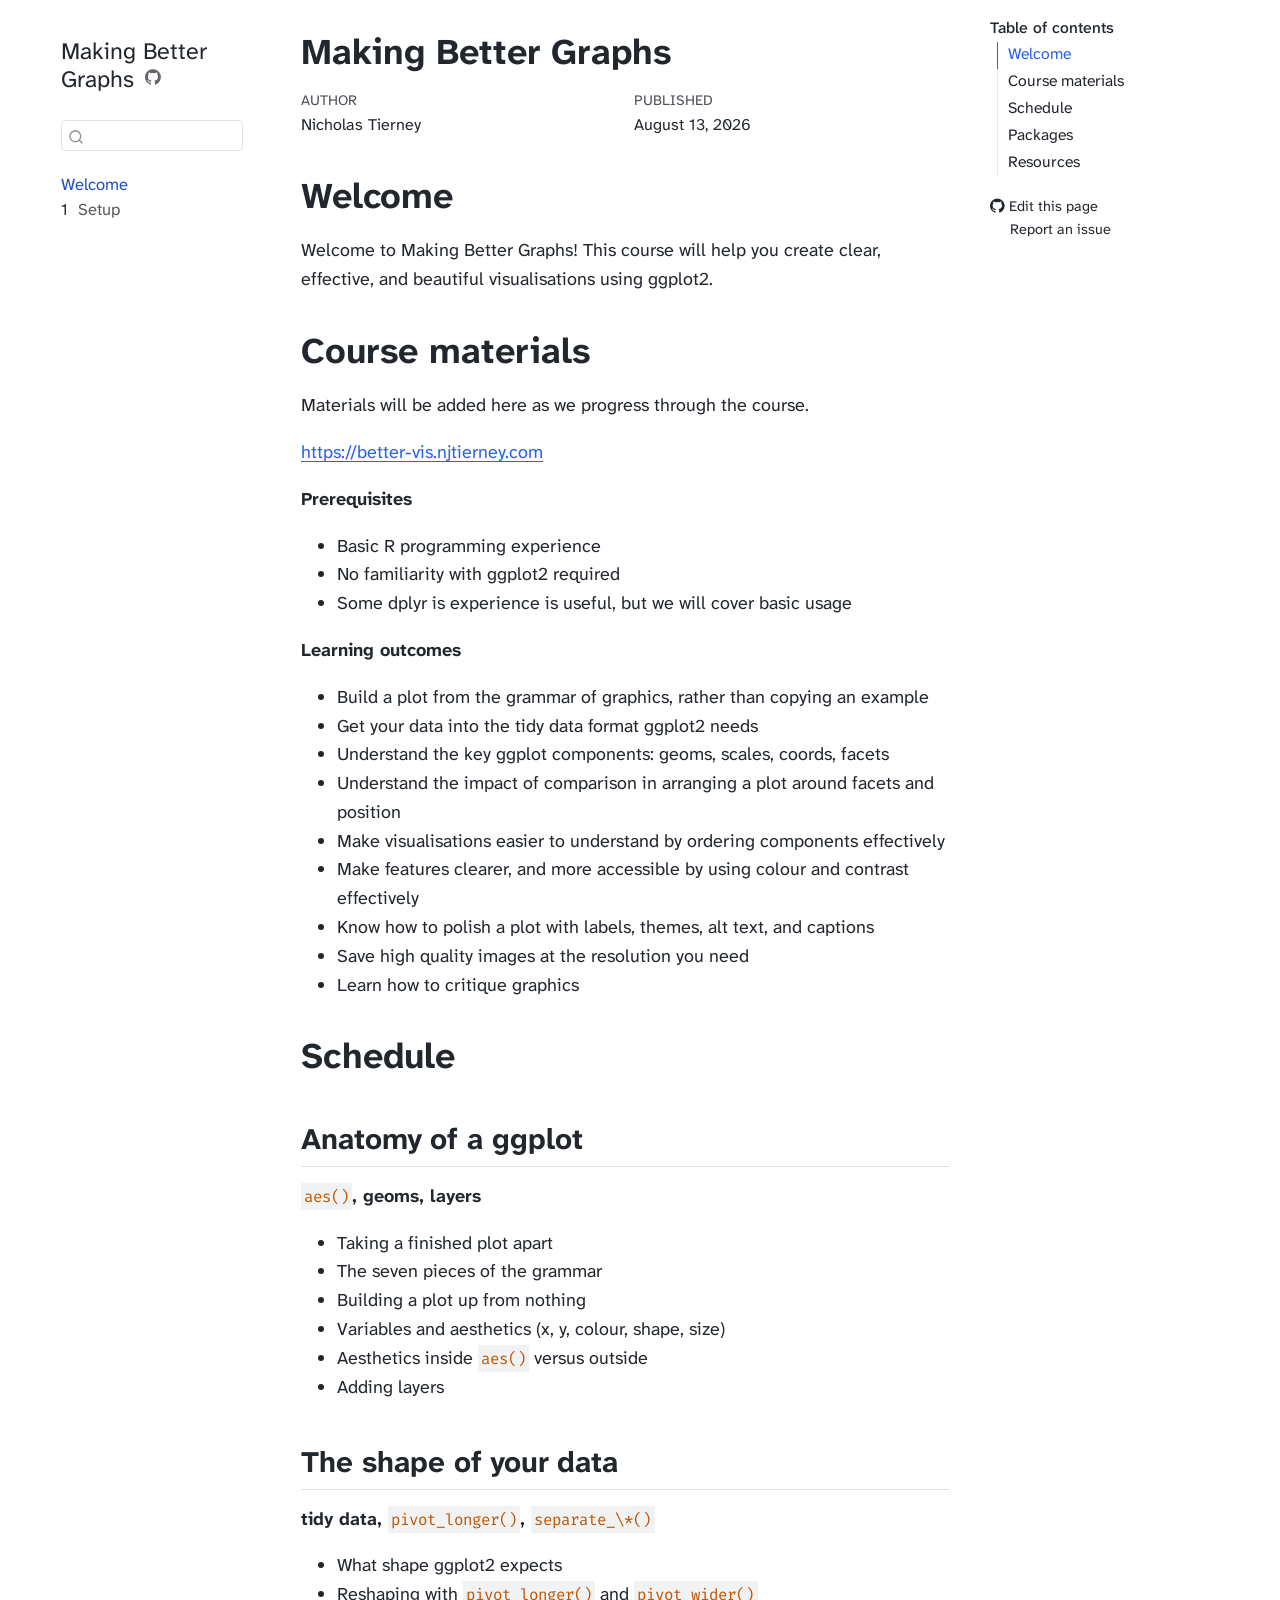
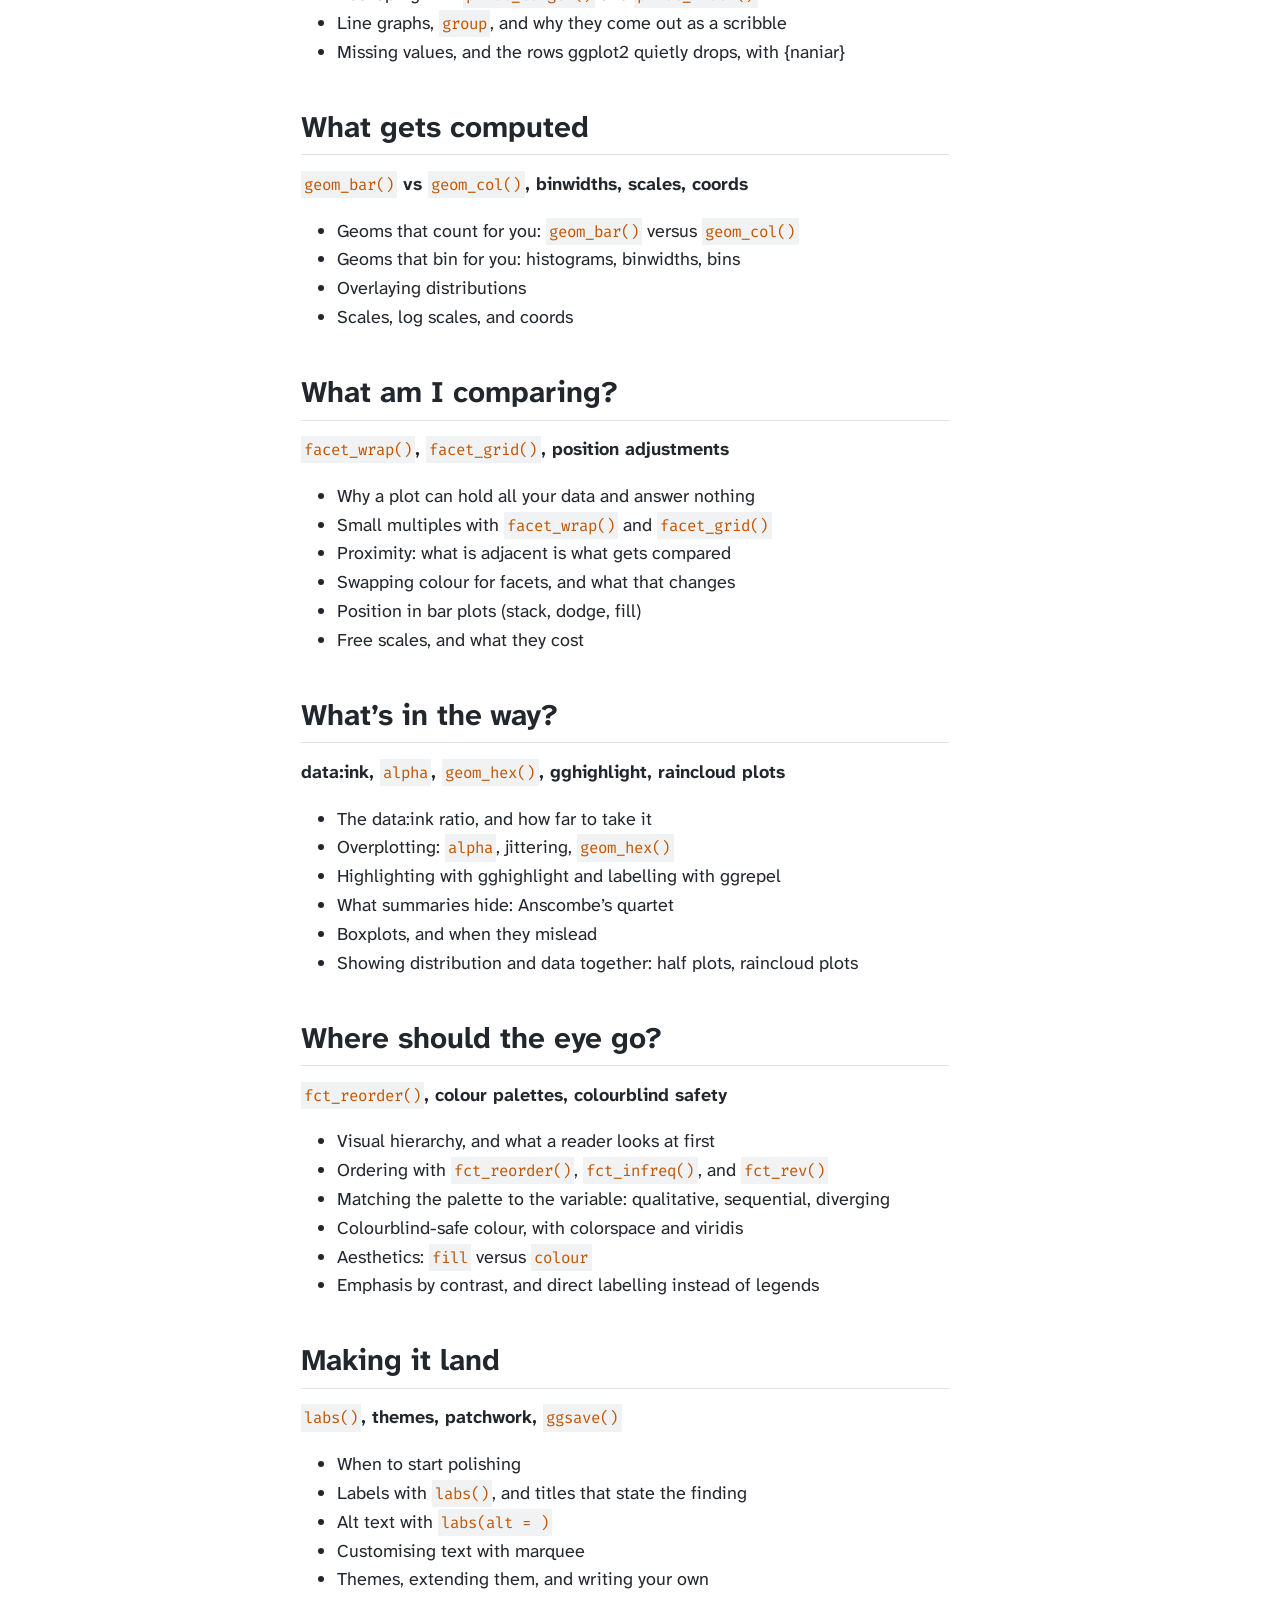
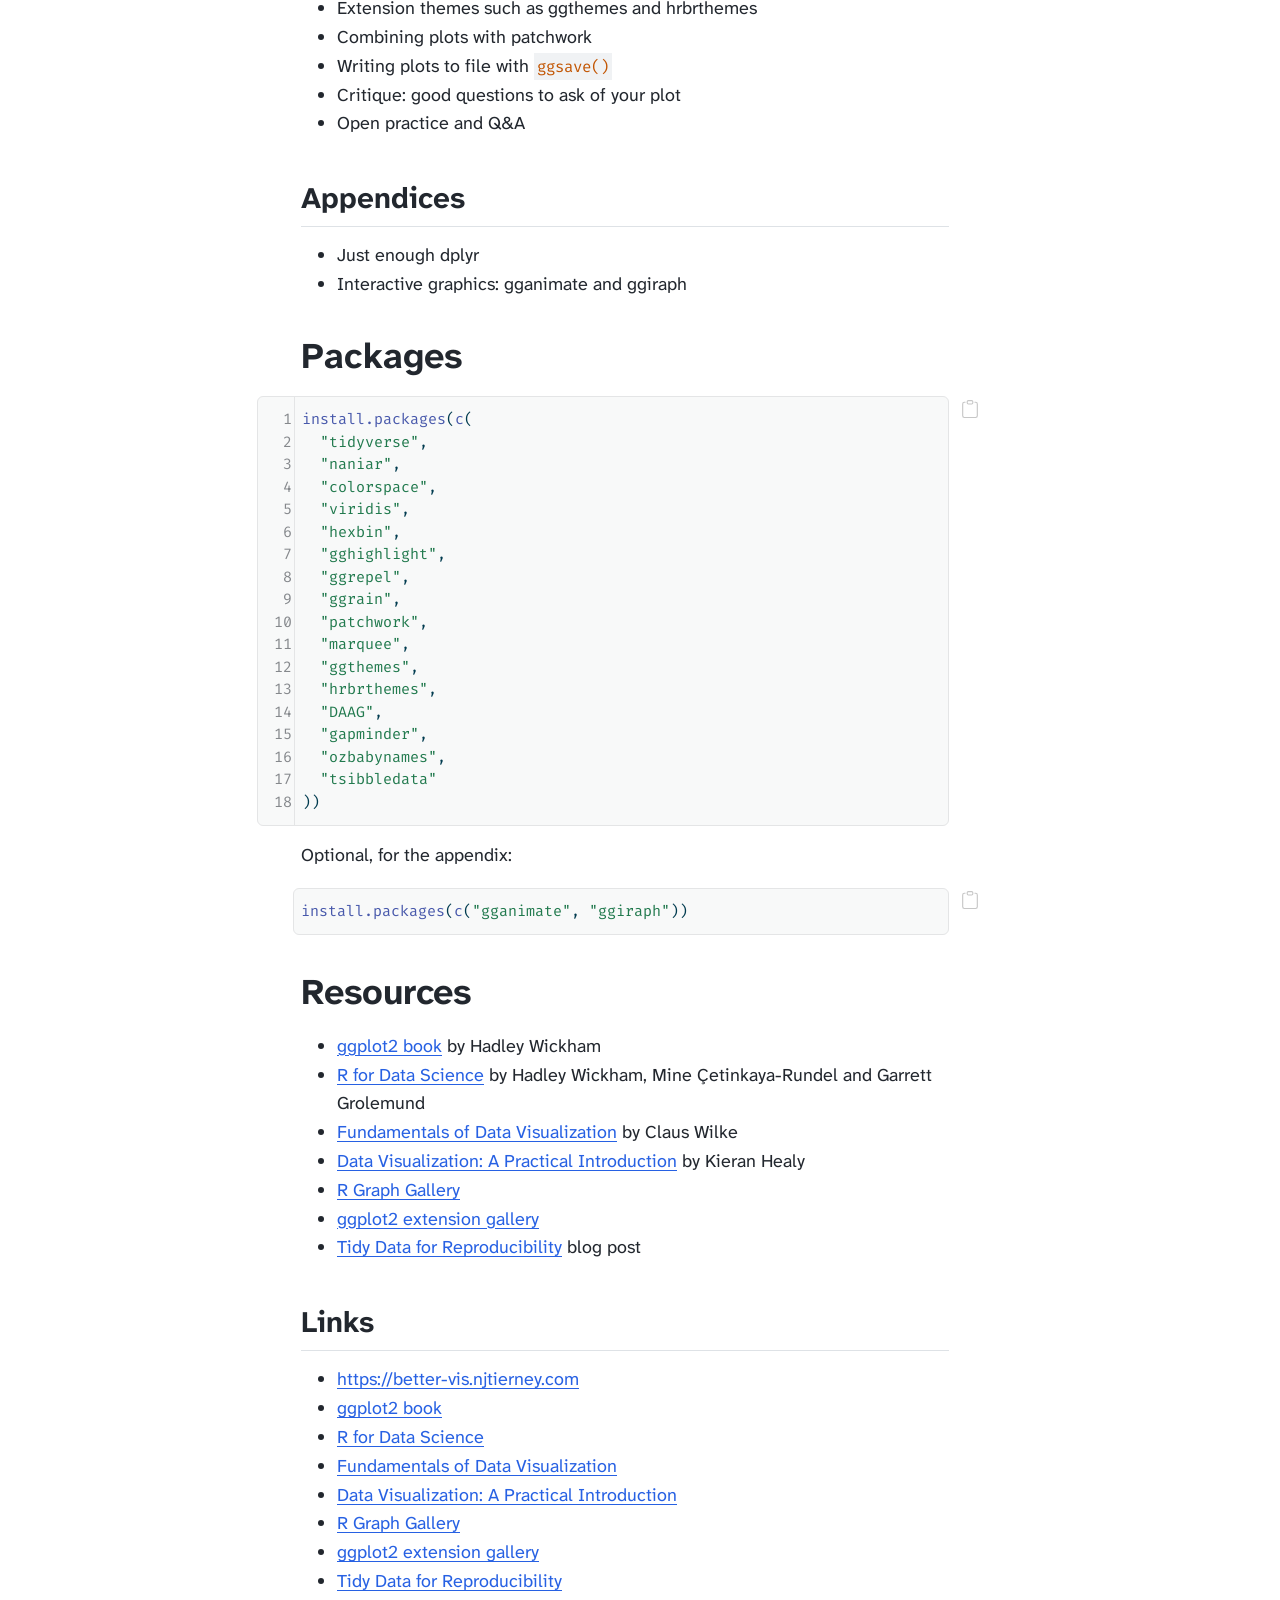
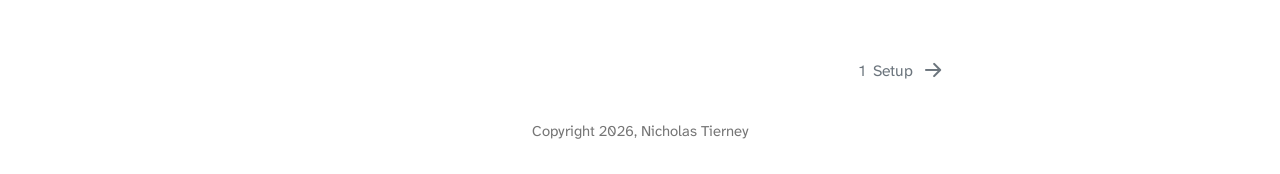
==== index.html @ 76ae2b15 "Built site for gh-pages" ====
<!DOCTYPE html>
<html xmlns="http://www.w3.org/1999/xhtml" lang="en" xml:lang="en"><head>

<meta charset="utf-8">
<meta name="generator" content="quarto-1.10.18">

<meta name="viewport" content="width=device-width, initial-scale=1.0, user-scalable=yes">

<meta name="author" content="Nicholas Tierney">
<meta name="dcterms.date" content="2026-08-13">

<title>Making Better Graphs</title>
<style>
/* Default styles provided by pandoc.
** See https://pandoc.org/MANUAL.html#variables-for-html for config info.
*/
span.smallcaps{font-variant: small-caps;}
div.columns{display: flex; gap: 1.5em;}
div.column{flex: auto;}
@media screen {
div.columns{gap: min(4vw, 1.5em);}
div.column{overflow-x: auto;}
}
div.hanging-indent{margin-left: 1.5em; text-indent: -1.5em;}
ul.task-list{list-style: none;}
ul.task-list li input[type="checkbox"] {
  width: 0.8em;
  margin: 0 0.8em 0.2em -1em; /* quarto-specific, see https://github.com/quarto-dev/quarto-cli/issues/4556 */ 
  vertical-align: middle;
}
/* CSS for syntax highlighting */
html { -webkit-text-size-adjust: 100%; }
pre > code.sourceCode { white-space: pre; position: relative; }
pre > code.sourceCode > span { display: inline-block; line-height: 1.25; }
pre > code.sourceCode > span:empty { height: 1.2em; }
.sourceCode { overflow: visible; }
code.sourceCode > span { color: inherit; text-decoration: inherit; }
div.sourceCode { margin: 1em 0; }
pre.sourceCode { margin: 0; }
@media screen {
div.sourceCode { overflow: auto; }
}
@media print {
pre > code.sourceCode { white-space: pre-wrap; }
pre > code.sourceCode > span { text-indent: -5em; padding-left: 5em; }
}
pre.numberSource code
  { counter-reset: source-line 0; }
pre.numberSource code > span
  { position: relative; left: -4em; counter-increment: source-line; }
pre.numberSource code > span > a:first-child::before
  { content: counter(source-line);
    position: relative; left: -1em; text-align: right; vertical-align: baseline;
    border: none; display: inline-block;
    -webkit-touch-callout: none; -webkit-user-select: none;
    -khtml-user-select: none; -moz-user-select: none;
    -ms-user-select: none; user-select: none;
    padding: 0 4px; width: 4em;
  }
pre.numberSource { margin-left: 3em;  padding-left: 4px; }
div.sourceCode
  {   }
@media screen {
pre > code.sourceCode > span > a:first-child::before { text-decoration: underline; }
}
</style>


<script src="site_libs/quarto-nav/quarto-nav.js"></script>
<script src="site_libs/quarto-nav/headroom.min.js"></script>
<script src="site_libs/clipboard/clipboard.min.js"></script>
<script src="site_libs/quarto-search/autocomplete.umd.js"></script>
<script src="site_libs/quarto-search/fuse.min.js"></script>
<script src="site_libs/quarto-search/quarto-search.js"></script>
<meta name="quarto:offset" content="./">
<link href="./setup.html" rel="next">
<script src="site_libs/quarto-html/quarto.js" type="module"></script>
<script src="site_libs/quarto-html/tabsets/tabsets.js" type="module"></script>
<script src="site_libs/quarto-html/popper.min.js"></script>
<script src="site_libs/quarto-html/tippy.umd.min.js"></script>
<script src="site_libs/quarto-html/anchor.min.js"></script>
<link href="site_libs/quarto-html/tippy.css" rel="stylesheet">
<link href="site_libs/quarto-html/quarto-syntax-highlighting-b45b7b0fa9169e986df15f1ef60a279c.css" rel="stylesheet" id="quarto-text-highlighting-styles">
<script src="site_libs/bootstrap/bootstrap.min.js"></script>
<link href="site_libs/bootstrap/bootstrap-icons.css" rel="stylesheet">
<link href="site_libs/bootstrap/bootstrap-e0b6b96b77ec8933f411bc2e1c5b7ba7.min.css" rel="stylesheet" append-hash="true" id="quarto-bootstrap" data-mode="light">
<script id="quarto-search-options" type="application/json">{
  "location": "sidebar",
  "copy-button": false,
  "collapse-after": 3,
  "panel-placement": "start",
  "type": "textbox",
  "limit": 50,
  "keyboard-shortcut": [
    "f",
    "/",
    "s"
  ],
  "show-item-context": false,
  "language": {
    "search-no-results-text": "No results",
    "search-matching-documents-text": "matching documents",
    "search-copy-link-title": "Copy link to search",
    "search-hide-matches-text": "Hide additional matches",
    "search-more-match-text": "more match in this document",
    "search-more-matches-text": "more matches in this document",
    "search-clear-button-title": "Clear",
    "search-text-placeholder": "",
    "search-detached-cancel-button-title": "Cancel",
    "search-submit-button-title": "Submit",
    "search-label": "Search"
  }
}</script>


</head>

<body class="nav-sidebar floating quarto-light">

<div id="quarto-search-results"></div>
  <header id="quarto-header" class="headroom fixed-top">
  <nav class="quarto-secondary-nav">
    <div class="container-fluid d-flex">
      <button type="button" class="quarto-btn-toggle btn" data-bs-toggle="collapse" role="button" data-bs-target=".quarto-sidebar-collapse-item" aria-controls="quarto-sidebar" aria-expanded="false" aria-label="Toggle sidebar navigation" onclick="if (window.quartoToggleHeadroom) { window.quartoToggleHeadroom(); }">
        <i class="bi bi-layout-text-sidebar-reverse"></i>
      </button>
        <nav class="quarto-page-breadcrumbs" aria-label="breadcrumb"><ol class="breadcrumb"><li class="breadcrumb-item"><a href="./index.html">Welcome</a></li></ol></nav>
        <a class="flex-grow-1" role="navigation" data-bs-toggle="collapse" data-bs-target=".quarto-sidebar-collapse-item" aria-controls="quarto-sidebar" aria-expanded="false" aria-label="Toggle sidebar navigation" onclick="if (window.quartoToggleHeadroom) { window.quartoToggleHeadroom(); }">      
        </a>
      <button type="button" class="btn quarto-search-button" aria-label="Search" onclick="window.quartoOpenSearch();">
        <i class="bi bi-search"></i>
      </button>
    </div>
  </nav>
</header>
<!-- content -->
<div id="quarto-content" class="quarto-container page-columns page-rows-contents page-layout-article">
<!-- sidebar -->
  <nav id="quarto-sidebar" class="sidebar collapse collapse-horizontal quarto-sidebar-collapse-item sidebar-navigation floating overflow-auto">
    <div class="pt-lg-2 mt-2 text-left sidebar-header">
    <div class="sidebar-title mb-0 py-0">
      <a href="./">Making Better Graphs</a> 
        <div class="sidebar-tools-main">
    <a href="https://github.com/njtierney/bettervis" title="Source Code" class="quarto-navigation-tool px-1" aria-label="Source Code"><i class="bi bi-github"></i></a>
</div>
    </div>
      </div>
        <div class="mt-2 flex-shrink-0 align-items-center">
        <div class="sidebar-search">
        <div id="quarto-search" class="" title="Search"></div>
        </div>
        </div>
    <div class="sidebar-menu-container"> 
    <ul class="list-unstyled mt-1">
        <li class="sidebar-item">
  <div class="sidebar-item-container"> 
  <a href="./index.html" class="sidebar-item-text sidebar-link active">
 <span class="menu-text">Welcome</span></a>
  </div>
</li>
        <li class="sidebar-item">
  <div class="sidebar-item-container"> 
  <a href="./setup.html" class="sidebar-item-text sidebar-link">
 <span class="menu-text"><span class="chapter-number">1</span>&nbsp; <span class="chapter-title">Setup</span></span></a>
  </div>
</li>
    </ul>
    </div>
</nav>
<div id="quarto-sidebar-glass" class="quarto-sidebar-collapse-item" data-bs-toggle="collapse" data-bs-target=".quarto-sidebar-collapse-item"></div>
<!-- margin-sidebar -->
    <div id="quarto-margin-sidebar" class="sidebar margin-sidebar">
        <nav id="TOC" role="doc-toc" class="toc-active">
    <h2 id="toc-title">Table of contents</h2>
   
  <ul>
  <li><a href="#welcome" id="toc-welcome" class="nav-link active" data-scroll-target="#welcome">Welcome</a></li>
  <li><a href="#course-materials" id="toc-course-materials" class="nav-link" data-scroll-target="#course-materials">Course materials</a></li>
  <li><a href="#schedule" id="toc-schedule" class="nav-link" data-scroll-target="#schedule">Schedule</a>
  <ul class="collapse">
  <li><a href="#anatomy-of-a-ggplot" id="toc-anatomy-of-a-ggplot" class="nav-link" data-scroll-target="#anatomy-of-a-ggplot">Anatomy of a ggplot</a></li>
  <li><a href="#the-shape-of-your-data" id="toc-the-shape-of-your-data" class="nav-link" data-scroll-target="#the-shape-of-your-data">The shape of your data</a></li>
  <li><a href="#what-gets-computed" id="toc-what-gets-computed" class="nav-link" data-scroll-target="#what-gets-computed">What gets computed</a></li>
  <li><a href="#what-am-i-comparing" id="toc-what-am-i-comparing" class="nav-link" data-scroll-target="#what-am-i-comparing">What am I comparing?</a></li>
  <li><a href="#whats-in-the-way" id="toc-whats-in-the-way" class="nav-link" data-scroll-target="#whats-in-the-way">What’s in the way?</a></li>
  <li><a href="#where-should-the-eye-go" id="toc-where-should-the-eye-go" class="nav-link" data-scroll-target="#where-should-the-eye-go">Where should the eye go?</a></li>
  <li><a href="#making-it-land" id="toc-making-it-land" class="nav-link" data-scroll-target="#making-it-land">Making it land</a></li>
  <li><a href="#appendices" id="toc-appendices" class="nav-link" data-scroll-target="#appendices">Appendices</a></li>
  </ul></li>
  <li><a href="#packages" id="toc-packages" class="nav-link" data-scroll-target="#packages">Packages</a></li>
  <li><a href="#resources" id="toc-resources" class="nav-link" data-scroll-target="#resources">Resources</a>
  <ul class="collapse">
  <li>Links</li>
  </ul></li>
  </ul>
<div class="toc-actions"><ul><li><a href="https://github.com/njtierney/bettervis/edit/main/index.qmd" class="toc-action"><i class="bi bi-github"></i>Edit this page</a></li><li><a href="https://github.com/njtierney/bettervis/issues/new" class="toc-action"><i class="bi empty"></i>Report an issue</a></li></ul></div></nav>
    </div>
<!-- main -->
<main class="content" id="quarto-document-content">

<header id="title-block-header" class="quarto-title-block default">
<div class="quarto-title">
<h1 class="title">Making Better Graphs</h1>
</div>



<div class="quarto-title-meta">

    <div>
    <div class="quarto-title-meta-heading">Author</div>
    <div class="quarto-title-meta-contents">
             <p>Nicholas Tierney </p>
          </div>
  </div>
    
    <div>
    <div class="quarto-title-meta-heading">Published</div>
    <div class="quarto-title-meta-contents">
      <p class="date">August 13, 2026</p>
    </div>
  </div>
  
    
  </div>
  


</header>


<section id="welcome" class="level1 unnumbered">
<h1 class="unnumbered">Welcome</h1>
<p>Welcome to Making Better Graphs! This course will help you create clear, effective, and beautiful visualisations using ggplot2.</p>
</section>
<section id="course-materials" class="level1 unnumbered">
<h1 class="unnumbered">Course materials</h1>
<p>Materials will be added here as we progress through the course.</p>
<p><a href="https://better-vis.njtierney.com" class="uri">https://better-vis.njtierney.com</a></p>
<p><strong>Prerequisites</strong></p>
<ul>
<li>Basic R programming experience</li>
<li>No familiarity with ggplot2 required</li>
<li>Some dplyr is experience is useful, but we will cover basic usage</li>
</ul>
<p><strong>Learning outcomes</strong></p>
<ul>
<li>Build a plot from the grammar of graphics, rather than copying an example</li>
<li>Get your data into the tidy data format ggplot2 needs</li>
<li>Understand the key ggplot components: geoms, scales, coords, facets</li>
<li>Understand the impact of comparison in arranging a plot around facets and position</li>
<li>Make visualisations easier to understand by ordering components effectively</li>
<li>Make features clearer, and more accessible by using colour and contrast effectively</li>
<li>Know how to polish a plot with labels, themes, alt text, and captions</li>
<li>Save high quality images at the resolution you need</li>
<li>Learn how to critique graphics</li>
</ul>
</section>
<section id="schedule" class="level1">
<h1>Schedule</h1>
<section id="anatomy-of-a-ggplot" class="level2">
<h2 class="anchored" data-anchor-id="anatomy-of-a-ggplot">Anatomy of a ggplot</h2>
<p><strong><code>aes()</code>, geoms, layers</strong></p>
<ul>
<li>Taking a finished plot apart</li>
<li>The seven pieces of the grammar</li>
<li>Building a plot up from nothing</li>
<li>Variables and aesthetics (x, y, colour, shape, size)</li>
<li>Aesthetics inside <code>aes()</code> versus outside</li>
<li>Adding layers</li>
</ul>
</section>
<section id="the-shape-of-your-data" class="level2">
<h2 class="anchored" data-anchor-id="the-shape-of-your-data">The shape of your data</h2>
<p><strong>tidy data, <code>pivot_longer()</code>, <code>separate_\*()</code></strong></p>
<ul>
<li>What shape ggplot2 expects</li>
<li>Reshaping with <code>pivot_longer()</code> and <code>pivot_wider()</code></li>
<li>Line graphs, <code>group</code>, and why they come out as a scribble</li>
<li>Missing values, and the rows ggplot2 quietly drops, with {naniar}</li>
</ul>
</section>
<section id="what-gets-computed" class="level2">
<h2 class="anchored" data-anchor-id="what-gets-computed">What gets computed</h2>
<p><strong><code>geom_bar()</code> vs <code>geom_col()</code>, binwidths, scales, coords</strong></p>
<ul>
<li>Geoms that count for you: <code>geom_bar()</code> versus <code>geom_col()</code></li>
<li>Geoms that bin for you: histograms, binwidths, bins</li>
<li>Overlaying distributions</li>
<li>Scales, log scales, and coords</li>
</ul>
</section>
<section id="what-am-i-comparing" class="level2">
<h2 class="anchored" data-anchor-id="what-am-i-comparing">What am I comparing?</h2>
<p><strong><code>facet_wrap()</code>, <code>facet_grid()</code>, position adjustments</strong></p>
<ul>
<li>Why a plot can hold all your data and answer nothing</li>
<li>Small multiples with <code>facet_wrap()</code> and <code>facet_grid()</code></li>
<li>Proximity: what is adjacent is what gets compared</li>
<li>Swapping colour for facets, and what that changes</li>
<li>Position in bar plots (stack, dodge, fill)</li>
<li>Free scales, and what they cost</li>
</ul>
</section>
<section id="whats-in-the-way" class="level2">
<h2 class="anchored" data-anchor-id="whats-in-the-way">What’s in the way?</h2>
<p><strong>data:ink, <code>alpha</code>, <code>geom_hex()</code>, gghighlight, raincloud plots</strong></p>
<ul>
<li>The data:ink ratio, and how far to take it</li>
<li>Overplotting: <code>alpha</code>, jittering, <code>geom_hex()</code></li>
<li>Highlighting with gghighlight and labelling with ggrepel</li>
<li>What summaries hide: Anscombe’s quartet</li>
<li>Boxplots, and when they mislead</li>
<li>Showing distribution and data together: half plots, raincloud plots</li>
</ul>
</section>
<section id="where-should-the-eye-go" class="level2">
<h2 class="anchored" data-anchor-id="where-should-the-eye-go">Where should the eye go?</h2>
<p><strong><code>fct_reorder()</code>, colour palettes, colourblind safety</strong></p>
<ul>
<li>Visual hierarchy, and what a reader looks at first</li>
<li>Ordering with <code>fct_reorder()</code>, <code>fct_infreq()</code>, and <code>fct_rev()</code></li>
<li>Matching the palette to the variable: qualitative, sequential, diverging</li>
<li>Colourblind-safe colour, with colorspace and viridis</li>
<li>Aesthetics: <code>fill</code> versus <code>colour</code></li>
<li>Emphasis by contrast, and direct labelling instead of legends</li>
</ul>
</section>
<section id="making-it-land" class="level2">
<h2 class="anchored" data-anchor-id="making-it-land">Making it land</h2>
<p><strong><code>labs()</code>, themes, patchwork, <code>ggsave()</code></strong></p>
<ul>
<li>When to start polishing</li>
<li>Labels with <code>labs()</code>, and titles that state the finding</li>
<li>Alt text with <code>labs(alt = )</code></li>
<li>Customising text with marquee</li>
<li>Themes, extending them, and writing your own</li>
<li>Extension themes such as ggthemes and hrbrthemes</li>
<li>Combining plots with patchwork</li>
<li>Writing plots to file with <code>ggsave()</code></li>
<li>Critique: good questions to ask of your plot</li>
<li>Open practice and Q&amp;A</li>
</ul>
</section>
<section id="appendices" class="level2">
<h2 class="anchored" data-anchor-id="appendices">Appendices</h2>
<ul>
<li>Just enough dplyr</li>
<li>Interactive graphics: gganimate and ggiraph</li>
</ul>
</section>
</section>
<section id="packages" class="level1">
<h1>Packages</h1>
<div class="code-copy-outer-scaffold"><div class="sourceCode" id="cb1"><pre class="sourceCode numberSource r number-lines code-with-copy"><code class="sourceCode r"><span id="cb1-1"><a href="#cb1-1" aria-label="1"></a><span class="fu">install.packages</span>(<span class="fu">c</span>(</span>
<span id="cb1-2"><a href="#cb1-2" aria-label="2"></a>  <span class="st">"tidyverse"</span>,</span>
<span id="cb1-3"><a href="#cb1-3" aria-label="3"></a>  <span class="st">"naniar"</span>,</span>
<span id="cb1-4"><a href="#cb1-4" aria-label="4"></a>  <span class="st">"colorspace"</span>,</span>
<span id="cb1-5"><a href="#cb1-5" aria-label="5"></a>  <span class="st">"viridis"</span>,</span>
<span id="cb1-6"><a href="#cb1-6" aria-label="6"></a>  <span class="st">"hexbin"</span>,</span>
<span id="cb1-7"><a href="#cb1-7" aria-label="7"></a>  <span class="st">"gghighlight"</span>,</span>
<span id="cb1-8"><a href="#cb1-8" aria-label="8"></a>  <span class="st">"ggrepel"</span>,</span>
<span id="cb1-9"><a href="#cb1-9" aria-label="9"></a>  <span class="st">"ggrain"</span>,</span>
<span id="cb1-10"><a href="#cb1-10" aria-label="10"></a>  <span class="st">"patchwork"</span>,</span>
<span id="cb1-11"><a href="#cb1-11" aria-label="11"></a>  <span class="st">"marquee"</span>,</span>
<span id="cb1-12"><a href="#cb1-12" aria-label="12"></a>  <span class="st">"ggthemes"</span>,</span>
<span id="cb1-13"><a href="#cb1-13" aria-label="13"></a>  <span class="st">"hrbrthemes"</span>,</span>
<span id="cb1-14"><a href="#cb1-14" aria-label="14"></a>  <span class="st">"DAAG"</span>,</span>
<span id="cb1-15"><a href="#cb1-15" aria-label="15"></a>  <span class="st">"gapminder"</span>,</span>
<span id="cb1-16"><a href="#cb1-16" aria-label="16"></a>  <span class="st">"ozbabynames"</span>,</span>
<span id="cb1-17"><a href="#cb1-17" aria-label="17"></a>  <span class="st">"tsibbledata"</span></span>
<span id="cb1-18"><a href="#cb1-18" aria-label="18"></a>))</span></code></pre></div><button title="Copy to Clipboard" class="code-copy-button"><i class="bi"></i></button></div>
<p>Optional, for the appendix:</p>
<div class="code-copy-outer-scaffold"><div class="sourceCode" id="cb2"><pre class="sourceCode numberSource r number-lines code-with-copy"><code class="sourceCode r"><span id="cb2-1"><a href="#cb2-1" aria-label="1"></a><span class="fu">install.packages</span>(<span class="fu">c</span>(<span class="st">"gganimate"</span>, <span class="st">"ggiraph"</span>))</span></code></pre></div><button title="Copy to Clipboard" class="code-copy-button"><i class="bi"></i></button></div>
</section>
<section id="resources" class="level1">
<h1>Resources</h1>
<ul>
<li><a href="https://ggplot2-book.org/">ggplot2 book</a> by Hadley Wickham</li>
<li><a href="https://r4ds.hadley.nz/">R for Data Science</a> by Hadley Wickham, Mine Çetinkaya-Rundel and Garrett Grolemund</li>
<li><a href="https://clauswilke.com/dataviz/">Fundamentals of Data Visualization</a> by Claus Wilke</li>
<li><a href="https://socviz.co/">Data Visualization: A Practical Introduction</a> by Kieran Healy</li>
<li><a href="https://r-graph-gallery.com/">R Graph Gallery</a></li>
<li><a href="https://exts.ggplot2.tidyverse.org/gallery/">ggplot2 extension gallery</a></li>
<li><a href="https://openscapes.org/blog/2020-10-12-tidy-data/">Tidy Data for Reproducibility</a> blog post</li>
</ul>


<section class="level2 unnumbered">
<h2 class="unnumbered anchored" data-anchor-id="">Links</h2>
<ul>
<li><a href="https://better-vis.njtierney.com" class="uri">https://better-vis.njtierney.com</a></li>
<li><a href="https://ggplot2-book.org/">ggplot2 book</a></li>
<li><a href="https://r4ds.hadley.nz/">R for Data Science</a></li>
<li><a href="https://clauswilke.com/dataviz/">Fundamentals of Data Visualization</a></li>
<li><a href="https://socviz.co/">Data Visualization: A Practical Introduction</a></li>
<li><a href="https://r-graph-gallery.com/">R Graph Gallery</a></li>
<li><a href="https://exts.ggplot2.tidyverse.org/gallery/">ggplot2 extension gallery</a></li>
<li><a href="https://openscapes.org/blog/2020-10-12-tidy-data/">Tidy Data for Reproducibility</a></li>
</ul>
</section>
</section>

</main> <!-- /main -->
<script id="quarto-html-after-body" type="application/javascript">
  window.document.addEventListener("DOMContentLoaded", function (event) {
    const icon = "";
    const anchorJS = new window.AnchorJS();
    anchorJS.options = {
      placement: 'right',
      icon: icon
    };
    anchorJS.add('.anchored');
    const isCodeAnnotation = (el) => {
      for (const clz of el.classList) {
        if (clz.startsWith('code-annotation-')) {                     
          return true;
        }
      }
      return false;
    }
    const onCopySuccess = function(e) {
      // button target
      const button = e.trigger;
      // don't keep focus
      button.blur();
      // flash "checked"
      button.classList.add('code-copy-button-checked');
      var currentTitle = button.getAttribute("title");
      button.setAttribute("title", "Copied!");
      let tooltip;
      if (window.bootstrap) {
        button.setAttribute("data-bs-toggle", "tooltip");
        button.setAttribute("data-bs-placement", "left");
        button.setAttribute("data-bs-title", "Copied!");
        tooltip = new bootstrap.Tooltip(button, 
          { trigger: "manual", 
            customClass: "code-copy-button-tooltip",
            offset: [0, -8]});
        tooltip.show();    
      }
      setTimeout(function() {
        if (tooltip) {
          tooltip.hide();
          button.removeAttribute("data-bs-title");
          button.removeAttribute("data-bs-toggle");
          button.removeAttribute("data-bs-placement");
        }
        button.setAttribute("title", currentTitle);
        button.classList.remove('code-copy-button-checked');
      }, 1000);
      // clear code selection
      e.clearSelection();
    }
    const getTextToCopy = function(trigger) {
      const outerScaffold = trigger.parentElement.cloneNode(true);
      const codeEl = outerScaffold.querySelector('code');
      for (const childEl of codeEl.children) {
        if (isCodeAnnotation(childEl)) {
          childEl.remove();
        }
      }
      return codeEl.innerText;
    }
    const clipboard = new window.ClipboardJS('.code-copy-button:not([data-in-quarto-modal])', {
      text: getTextToCopy
    });
    clipboard.on('success', onCopySuccess);
    if (window.document.getElementById('quarto-embedded-source-code-modal')) {
      const clipboardModal = new window.ClipboardJS('.code-copy-button[data-in-quarto-modal]', {
        text: getTextToCopy,
        container: window.document.getElementById('quarto-embedded-source-code-modal')
      });
      clipboardModal.on('success', onCopySuccess);
    }
      var localhostRegex = new RegExp(/^(?:http|https):\/\/localhost\:?[0-9]*\//);
      var mailtoRegex = new RegExp(/^mailto:/);
        var filterRegex = new RegExp("https:\/\/better-vis\.njtierney\.com");
      var isInternal = (href) => {
          return filterRegex.test(href) || localhostRegex.test(href) || mailtoRegex.test(href);
      }
      // Inspect non-navigation links and adorn them if external
     var links = window.document.querySelectorAll('a[href]:not(.nav-link):not(.navbar-brand):not(.toc-action):not(.sidebar-link):not(.sidebar-item-toggle):not(.pagination-link):not(.no-external):not([aria-hidden]):not(.dropdown-item):not(.quarto-navigation-tool):not(.about-link)');
      for (var i=0; i<links.length; i++) {
        const link = links[i];
        if (!isInternal(link.href)) {
          // undo the damage that might have been done by quarto-nav.js in the case of
          // links that we want to consider external
          if (link.dataset.originalHref !== undefined) {
            link.href = link.dataset.originalHref;
          }
        }
      }
    function tippyHover(el, contentFn, onTriggerFn, onUntriggerFn) {
      const config = {
        allowHTML: true,
        maxWidth: 500,
        delay: 100,
        arrow: false,
        appendTo: function(el) {
            return el.parentElement;
        },
        interactive: true,
        interactiveBorder: 10,
        theme: 'quarto',
        placement: 'bottom-start',
      };
      if (contentFn) {
        config.content = contentFn;
      }
      if (onTriggerFn) {
        config.onTrigger = onTriggerFn;
      }
      if (onUntriggerFn) {
        config.onUntrigger = onUntriggerFn;
      }
      window.tippy(el, config); 
    }
    const noterefs = window.document.querySelectorAll('a[role="doc-noteref"]');
    for (var i=0; i<noterefs.length; i++) {
      const ref = noterefs[i];
      tippyHover(ref, function() {
        // use id or data attribute instead here
        let href = ref.getAttribute('data-footnote-href') || ref.getAttribute('href');
        try { href = new URL(href).hash; } catch {}
        const id = href.replace(/^#\/?/, "");
        const note = window.document.getElementById(id);
        if (note) {
          return note.innerHTML;
        } else {
          return "";
        }
      });
    }
    const xrefs = window.document.querySelectorAll('a.quarto-xref');
    const processXRef = (id, note) => {
      // Strip column container classes
      const stripColumnClz = (el) => {
        el.classList.remove("page-full", "page-columns");
        if (el.children) {
          for (const child of el.children) {
            stripColumnClz(child);
          }
        }
      }
      stripColumnClz(note)
      if (id === null || id.startsWith('sec-')) {
        // Special case sections, only their first couple elements
        const container = document.createElement("div");
        if (note.children && note.children.length > 2) {
          container.appendChild(note.children[0].cloneNode(true));
          for (let i = 1; i < note.children.length; i++) {
            const child = note.children[i];
            if (child.tagName === "P" && child.innerText === "") {
              continue;
            } else {
              container.appendChild(child.cloneNode(true));
              break;
            }
          }
          if (window.Quarto?.typesetMath) {
            window.Quarto.typesetMath(container);
          }
          return container.innerHTML
        } else {
          if (window.Quarto?.typesetMath) {
            window.Quarto.typesetMath(note);
          }
          return note.innerHTML;
        }
      } else {
        // Remove any anchor links if they are present
        const anchorLink = note.querySelector('a.anchorjs-link');
        if (anchorLink) {
          anchorLink.remove();
        }
        if (window.Quarto?.typesetMath) {
          window.Quarto.typesetMath(note);
        }
        if (note.classList.contains("callout")) {
          return note.outerHTML;
        } else {
          return note.innerHTML;
        }
      }
    }
    for (var i=0; i<xrefs.length; i++) {
      const xref = xrefs[i];
      tippyHover(xref, undefined, function(instance) {
        instance.disable();
        let url = xref.getAttribute('href');
        let hash = undefined; 
        if (url.startsWith('#')) {
          hash = url;
        } else {
          try { hash = new URL(url).hash; } catch {}
        }
        if (hash) {
          const id = hash.replace(/^#\/?/, "");
          const note = window.document.getElementById(id);
          if (note !== null) {
            try {
              const html = processXRef(id, note.cloneNode(true));
              instance.setContent(html);
            } finally {
              instance.enable();
              instance.show();
            }
          } else {
            // See if we can fetch this
            fetch(url.split('#')[0])
            .then(res => res.text())
            .then(html => {
              const parser = new DOMParser();
              const htmlDoc = parser.parseFromString(html, "text/html");
              const note = htmlDoc.getElementById(id);
              if (note !== null) {
                const html = processXRef(id, note);
                instance.setContent(html);
              } 
            }).finally(() => {
              instance.enable();
              instance.show();
            });
          }
        } else {
          // See if we can fetch a full url (with no hash to target)
          // This is a special case and we should probably do some content thinning / targeting
          fetch(url)
          .then(res => res.text())
          .then(html => {
            const parser = new DOMParser();
            const htmlDoc = parser.parseFromString(html, "text/html");
            const note = htmlDoc.querySelector('main.content');
            if (note !== null) {
              // This should only happen for chapter cross references
              // (since there is no id in the URL)
              // remove the first header
              if (note.children.length > 0 && note.children[0].tagName === "HEADER") {
                note.children[0].remove();
              }
              const html = processXRef(null, note);
              instance.setContent(html);
            } 
          }).finally(() => {
            instance.enable();
            instance.show();
          });
        }
      }, function(instance) {
      });
    }
        let selectedAnnoteEl;
        const selectorForAnnotation = ( cell, annotation) => {
          let cellAttr = 'data-code-cell="' + cell + '"';
          let lineAttr = 'data-code-annotation="' +  annotation + '"';
          const selector = 'span[' + cellAttr + '][' + lineAttr + ']';
          return selector;
        }
        const selectCodeLines = (annoteEl) => {
          const doc = window.document;
          const targetCell = annoteEl.getAttribute("data-target-cell");
          const targetAnnotation = annoteEl.getAttribute("data-target-annotation");
          const annoteSpan = window.document.querySelector(selectorForAnnotation(targetCell, targetAnnotation));
          const lines = annoteSpan.getAttribute("data-code-lines").split(",");
          const lineIds = lines.map((line) => {
            return targetCell + "-" + line;
          })
          let top = null;
          let height = null;
          let parent = null;
          if (lineIds.length > 0) {
              //compute the position of the single el (top and bottom and make a div)
              const el = window.document.getElementById(lineIds[0]);
              top = el.offsetTop;
              height = el.offsetHeight;
              parent = el.parentElement.parentElement;
            if (lineIds.length > 1) {
              const lastEl = window.document.getElementById(lineIds[lineIds.length - 1]);
              const bottom = lastEl.offsetTop + lastEl.offsetHeight;
              height = bottom - top;
            }
            if (top !== null && height !== null && parent !== null) {
              // cook up a div (if necessary) and position it 
              let div = window.document.getElementById("code-annotation-line-highlight");
              if (div === null) {
                div = window.document.createElement("div");
                div.setAttribute("id", "code-annotation-line-highlight");
                div.style.position = 'absolute';
                parent.appendChild(div);
              }
              div.style.top = top - 2 + "px";
              div.style.height = height + 4 + "px";
              div.style.left = 0;
              let gutterDiv = window.document.getElementById("code-annotation-line-highlight-gutter");
              if (gutterDiv === null) {
                gutterDiv = window.document.createElement("div");
                gutterDiv.setAttribute("id", "code-annotation-line-highlight-gutter");
                gutterDiv.style.position = 'absolute';
                const codeCell = window.document.getElementById(targetCell);
                const gutter = codeCell.querySelector('.code-annotation-gutter');
                gutter.appendChild(gutterDiv);
              }
              gutterDiv.style.top = top - 2 + "px";
              gutterDiv.style.height = height + 4 + "px";
            }
            selectedAnnoteEl = annoteEl;
          }
        };
        const unselectCodeLines = () => {
          const elementsIds = ["code-annotation-line-highlight", "code-annotation-line-highlight-gutter"];
          elementsIds.forEach((elId) => {
            const div = window.document.getElementById(elId);
            if (div) {
              div.remove();
            }
          });
          selectedAnnoteEl = undefined;
        };
          // Handle positioning of the toggle
      window.addEventListener(
        "resize",
        throttle(() => {
          elRect = undefined;
          if (selectedAnnoteEl) {
            selectCodeLines(selectedAnnoteEl);
          }
        }, 10)
      );
      function throttle(fn, ms) {
      let throttle = false;
      let timer;
        return (...args) => {
          if(!throttle) { // first call gets through
              fn.apply(this, args);
              throttle = true;
          } else { // all the others get throttled
              if(timer) clearTimeout(timer); // cancel #2
              timer = setTimeout(() => {
                fn.apply(this, args);
                timer = throttle = false;
              }, ms);
          }
        };
      }
        // Attach click handler to the DT
        const annoteDls = window.document.querySelectorAll('dt[data-target-cell]');
        for (const annoteDlNode of annoteDls) {
          annoteDlNode.addEventListener('click', (event) => {
            const clickedEl = event.target;
            if (clickedEl !== selectedAnnoteEl) {
              unselectCodeLines();
              const activeEl = window.document.querySelector('dt[data-target-cell].code-annotation-active');
              if (activeEl) {
                activeEl.classList.remove('code-annotation-active');
              }
              selectCodeLines(clickedEl);
              clickedEl.classList.add('code-annotation-active');
            } else {
              // Unselect the line
              unselectCodeLines();
              clickedEl.classList.remove('code-annotation-active');
            }
          });
        }
    const findCites = (el) => {
      const parentEl = el.parentElement;
      if (parentEl) {
        const cites = parentEl.dataset.cites;
        if (cites) {
          return {
            el,
            cites: cites.split(' ')
          };
        } else {
          return findCites(el.parentElement)
        }
      } else {
        return undefined;
      }
    };
    var bibliorefs = window.document.querySelectorAll('a[role="doc-biblioref"]');
    for (var i=0; i<bibliorefs.length; i++) {
      const ref = bibliorefs[i];
      const citeInfo = findCites(ref);
      if (citeInfo) {
        tippyHover(citeInfo.el, function() {
          var popup = window.document.createElement('div');
          citeInfo.cites.forEach(function(cite) {
            var citeDiv = window.document.createElement('div');
            citeDiv.classList.add('hanging-indent');
            citeDiv.classList.add('csl-entry');
            var biblioDiv = window.document.getElementById('ref-' + cite);
            if (biblioDiv) {
              citeDiv.innerHTML = biblioDiv.innerHTML;
            }
            popup.appendChild(citeDiv);
          });
          return popup.innerHTML;
        });
      }
    }
  });
  </script>
<nav class="page-navigation">
  <div class="nav-page nav-page-previous">
  </div>
  <div class="nav-page nav-page-next">
      <a href="./setup.html" class="pagination-link" aria-label="Setup">
        <span class="nav-page-text"><span class="chapter-number">1</span>&nbsp; <span class="chapter-title">Setup</span></span> <i class="bi bi-arrow-right-short"></i>
      </a>
  </div>
</nav>
</div> <!-- /content -->
<footer class="footer">
  <div class="nav-footer">
    <div class="nav-footer-left">
      &nbsp;
    </div>   
    <div class="nav-footer-center">
<p>Copyright 2026, Nicholas Tierney</p>
<div class="toc-actions d-sm-block d-md-none"><ul><li><a href="https://github.com/njtierney/bettervis/edit/main/index.qmd" class="toc-action"><i class="bi bi-github"></i>Edit this page</a></li><li><a href="https://github.com/njtierney/bettervis/issues/new" class="toc-action"><i class="bi empty"></i>Report an issue</a></li></ul></div></div>
    <div class="nav-footer-right">
      &nbsp;
    </div>
  </div>
</footer>




</body></html>
---- site_libs/quarto-html/tippy.css ----
.tippy-box[data-animation=fade][data-state=hidden]{opacity:0}[data-tippy-root]{max-width:calc(100vw - 10px)}.tippy-box{position:relative;background-color:#333;color:#fff;border-radius:4px;font-size:14px;line-height:1.4;white-space:normal;outline:0;transition-property:transform,visibility,opacity}.tippy-box[data-placement^=top]>.tippy-arrow{bottom:0}.tippy-box[data-placement^=top]>.tippy-arrow:before{bottom:-7px;left:0;border-width:8px 8px 0;border-top-color:initial;transform-origin:center top}.tippy-box[data-placement^=bottom]>.tippy-arrow{top:0}.tippy-box[data-placement^=bottom]>.tippy-arrow:before{top:-7px;left:0;border-width:0 8px 8px;border-bottom-color:initial;transform-origin:center bottom}.tippy-box[data-placement^=left]>.tippy-arrow{right:0}.tippy-box[data-placement^=left]>.tippy-arrow:before{border-width:8px 0 8px 8px;border-left-color:initial;right:-7px;transform-origin:center left}.tippy-box[data-placement^=right]>.tippy-arrow{left:0}.tippy-box[data-placement^=right]>.tippy-arrow:before{left:-7px;border-width:8px 8px 8px 0;border-right-color:initial;transform-origin:center right}.tippy-box[data-inertia][data-state=visible]{transition-timing-function:cubic-bezier(.54,1.5,.38,1.11)}.tippy-arrow{width:16px;height:16px;color:#333}.tippy-arrow:before{content:"";position:absolute;border-color:transparent;border-style:solid}.tippy-content{position:relative;padding:5px 9px;z-index:1}
---- site_libs/quarto-html/quarto-syntax-highlighting-b45b7b0fa9169e986df15f1ef60a279c.css ----
/* quarto syntax highlight colors */
:root {
  --quarto-hl-ot-color: #003B4F;
  --quarto-hl-at-color: #657422;
  --quarto-hl-ss-color: #20794D;
  --quarto-hl-an-color: #5E5E5E;
  --quarto-hl-fu-color: #4758AB;
  --quarto-hl-st-color: #20794D;
  --quarto-hl-cf-color: #003B4F;
  --quarto-hl-op-color: #5E5E5E;
  --quarto-hl-er-color: #AD0000;
  --quarto-hl-bn-color: #AD0000;
  --quarto-hl-al-color: #AD0000;
  --quarto-hl-va-color: #111111;
  --quarto-hl-bu-color: inherit;
  --quarto-hl-ex-color: inherit;
  --quarto-hl-pp-color: #AD0000;
  --quarto-hl-in-color: #5E5E5E;
  --quarto-hl-vs-color: #20794D;
  --quarto-hl-wa-color: #5E5E5E;
  --quarto-hl-do-color: #5E5E5E;
  --quarto-hl-im-color: #00769E;
  --quarto-hl-ch-color: #20794D;
  --quarto-hl-dt-color: #AD0000;
  --quarto-hl-fl-color: #AD0000;
  --quarto-hl-co-color: #5E5E5E;
  --quarto-hl-cv-color: #5E5E5E;
  --quarto-hl-cn-color: #8f5902;
  --quarto-hl-sc-color: #5E5E5E;
  --quarto-hl-dv-color: #AD0000;
  --quarto-hl-kw-color: #003B4F;
}

/* other quarto variables */
:root {
  --quarto-font-monospace: "Fira Code", ui-monospace, monospace;
}

/* syntax highlight based on Pandoc's rules */
pre > code.sourceCode > span {
  color: #003B4F;
}

code.sourceCode > span {
  color: #003B4F;
}

div.sourceCode,
div.sourceCode pre.sourceCode {
  color: #003B4F;
}

/* Normal */
code span {
  color: #003B4F;
}

/* Alert */
code span.al {
  color: #AD0000;
  font-style: inherit;
}

/* Annotation */
code span.an {
  color: #5E5E5E;
  font-style: inherit;
}

/* Attribute */
code span.at {
  color: #657422;
  font-style: inherit;
}

/* BaseN */
code span.bn {
  color: #AD0000;
  font-style: inherit;
}

/* BuiltIn */
code span.bu {
  font-style: inherit;
}

/* ControlFlow */
code span.cf {
  color: #003B4F;
  font-weight: bold;
  font-style: inherit;
}

/* Char */
code span.ch {
  color: #20794D;
  font-style: inherit;
}

/* Constant */
code span.cn {
  color: #8f5902;
  font-style: inherit;
}

/* Comment */
code span.co {
  color: #5E5E5E;
  font-style: inherit;
}

/* CommentVar */
code span.cv {
  color: #5E5E5E;
  font-style: italic;
}

/* Documentation */
code span.do {
  color: #5E5E5E;
  font-style: italic;
}

/* DataType */
code span.dt {
  color: #AD0000;
  font-style: inherit;
}

/* DecVal */
code span.dv {
  color: #AD0000;
  font-style: inherit;
}

/* Error */
code span.er {
  color: #AD0000;
  font-style: inherit;
}

/* Extension */
code span.ex {
  font-style: inherit;
}

/* Float */
code span.fl {
  color: #AD0000;
  font-style: inherit;
}

/* Function */
code span.fu {
  color: #4758AB;
  font-style: inherit;
}

/* Import */
code span.im {
  color: #00769E;
  font-style: inherit;
}

/* Information */
code span.in {
  color: #5E5E5E;
  font-style: inherit;
}

/* Keyword */
code span.kw {
  color: #003B4F;
  font-weight: bold;
  font-style: inherit;
}

/* Operator */
code span.op {
  color: #5E5E5E;
  font-style: inherit;
}

/* Other */
code span.ot {
  color: #003B4F;
  font-style: inherit;
}

/* Preprocessor */
code span.pp {
  color: #AD0000;
  font-style: inherit;
}

/* SpecialChar */
code span.sc {
  color: #5E5E5E;
  font-style: inherit;
}

/* SpecialString */
code span.ss {
  color: #20794D;
  font-style: inherit;
}

/* String */
code span.st {
  color: #20794D;
  font-style: inherit;
}

/* Variable */
code span.va {
  color: #111111;
  font-style: inherit;
}

/* VerbatimString */
code span.vs {
  color: #20794D;
  font-style: inherit;
}

/* Warning */
code span.wa {
  color: #5E5E5E;
  font-style: italic;
}

.prevent-inlining {
  content: "</";
}

/*# sourceMappingURL=d97cacd5795cc239674d8042485b34c8.css.map */
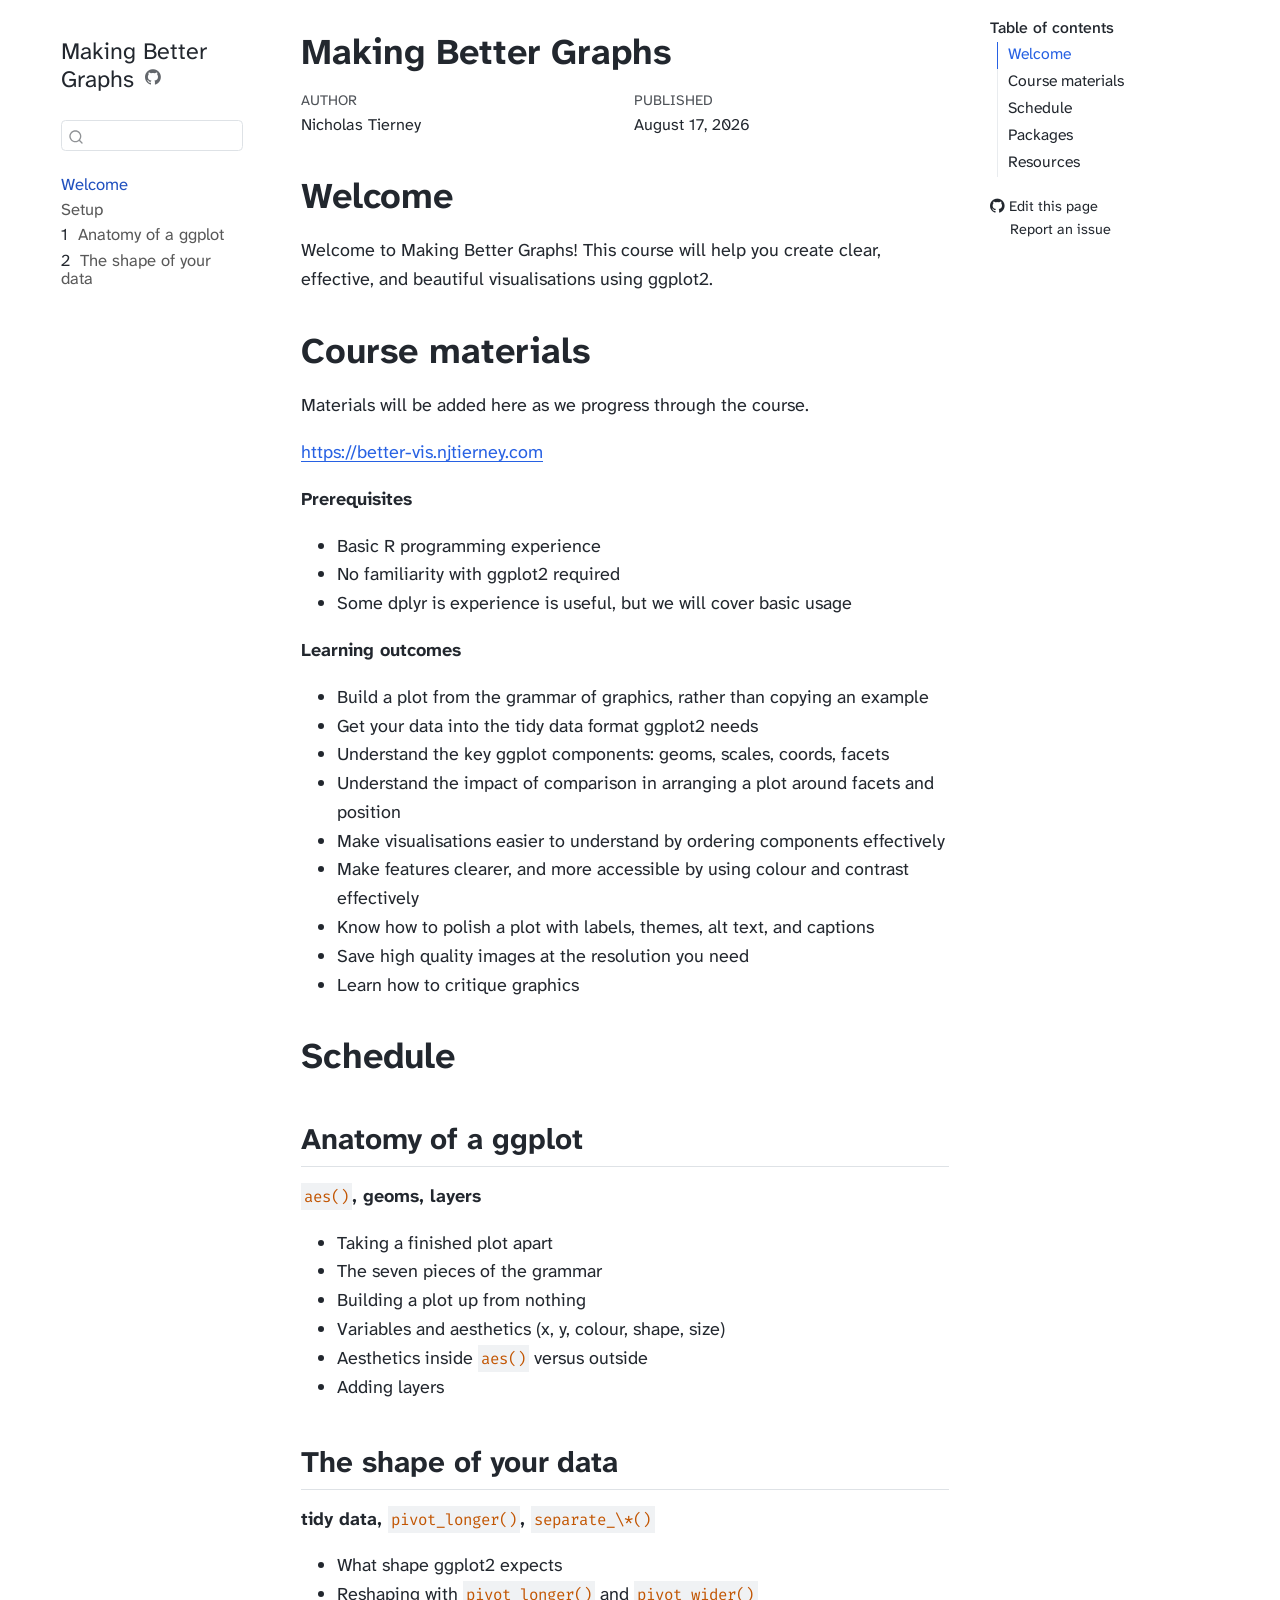
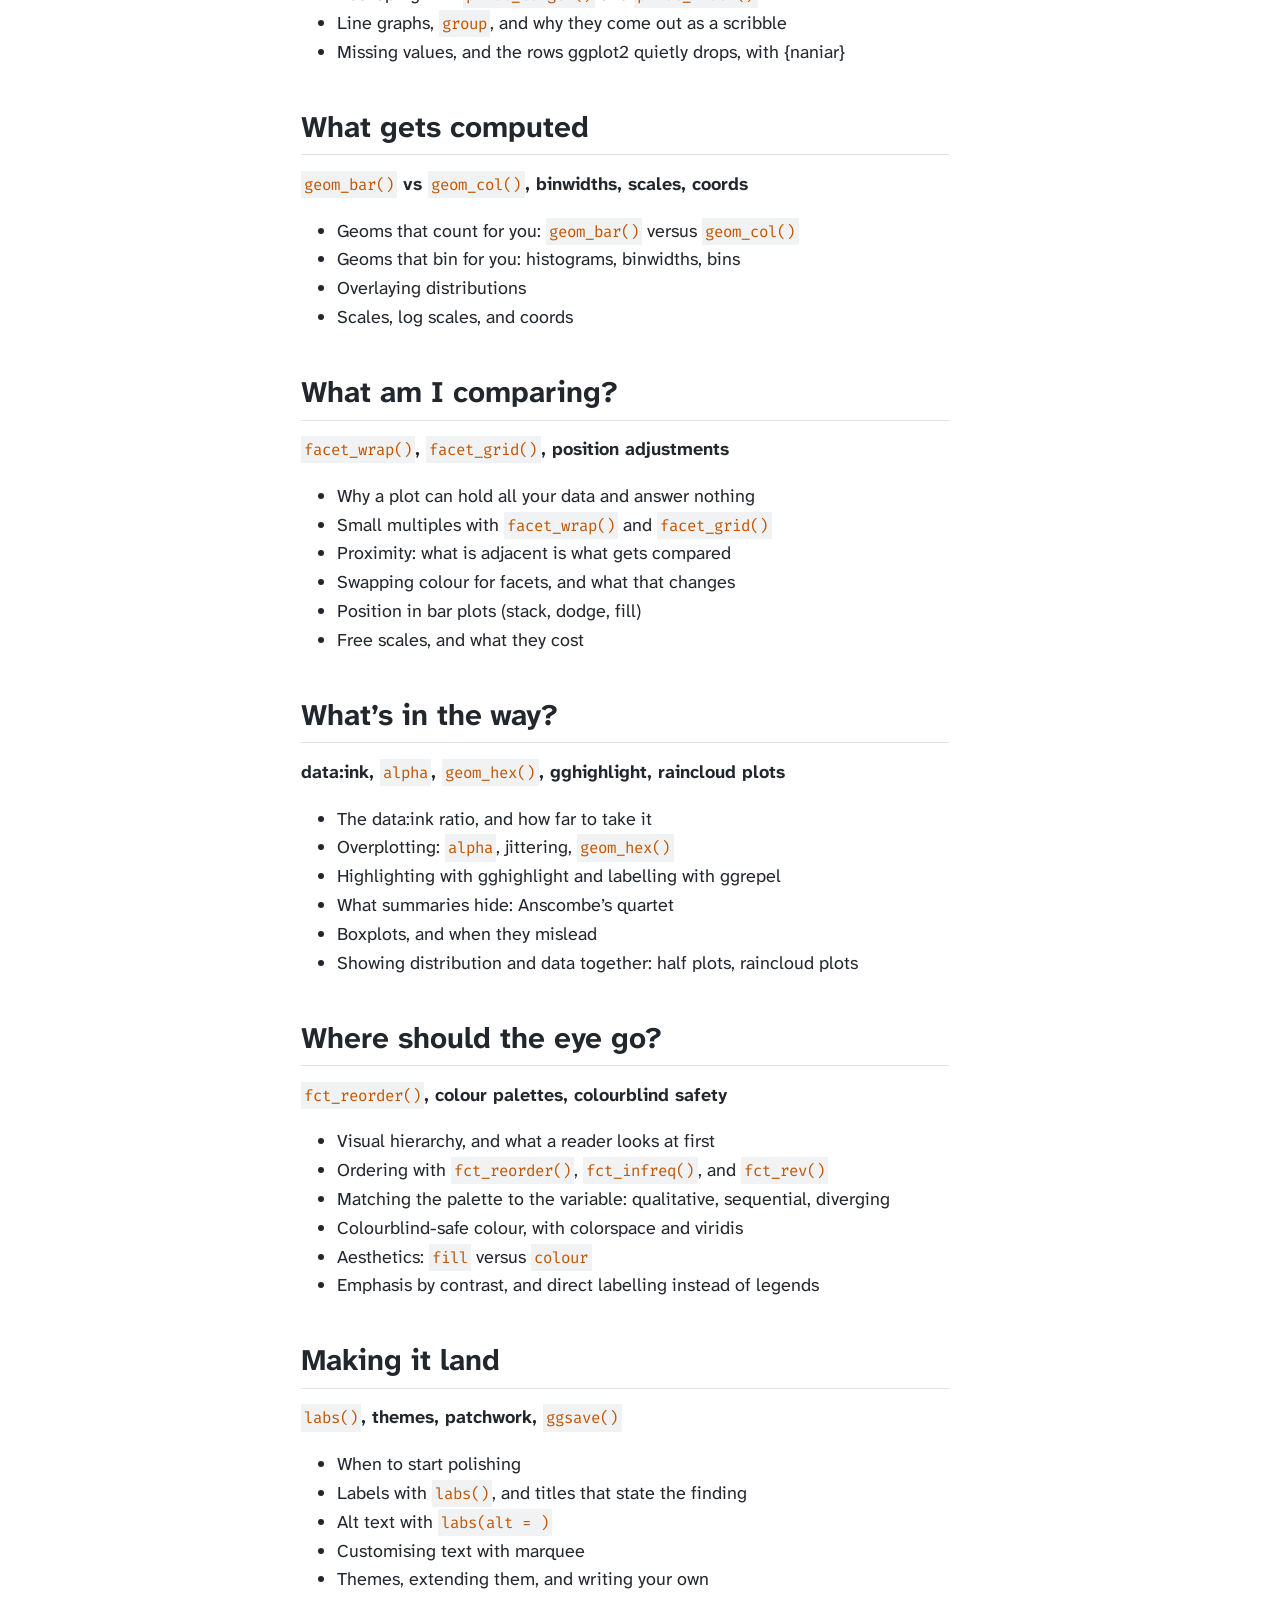
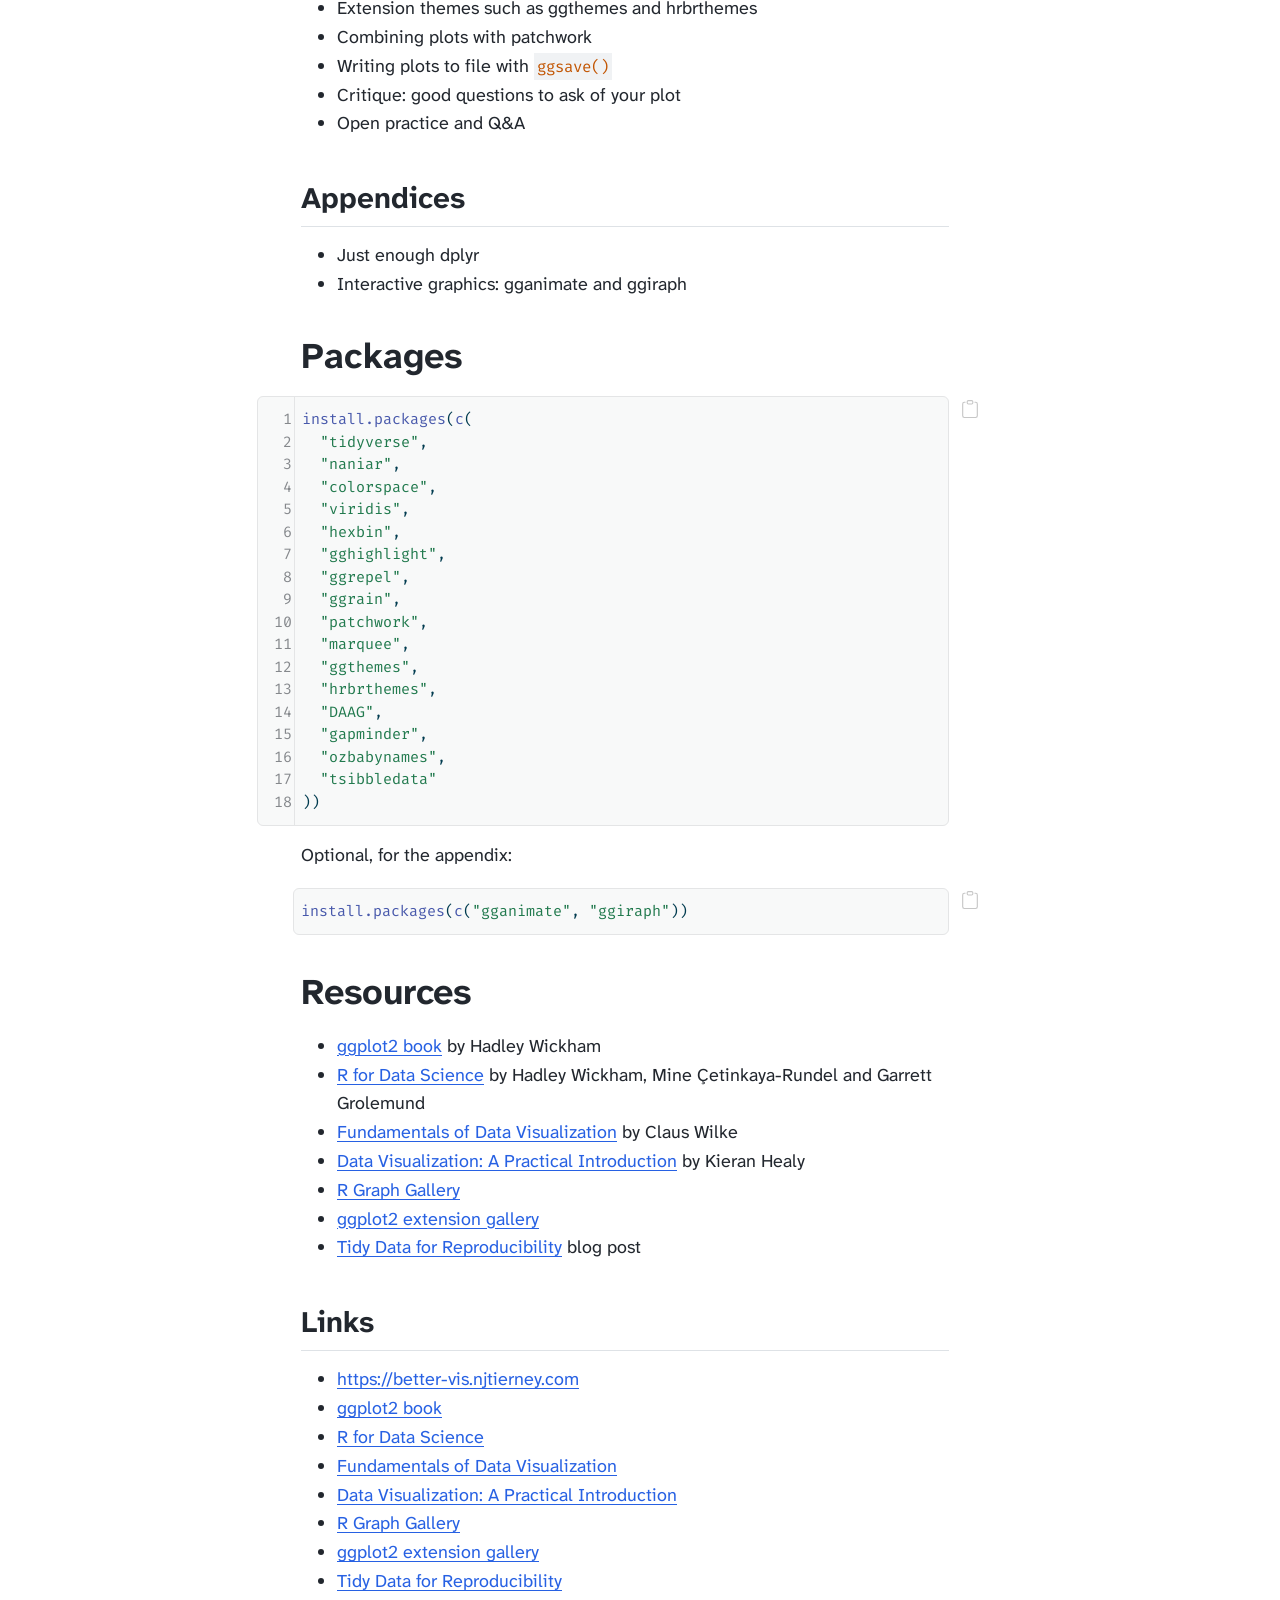
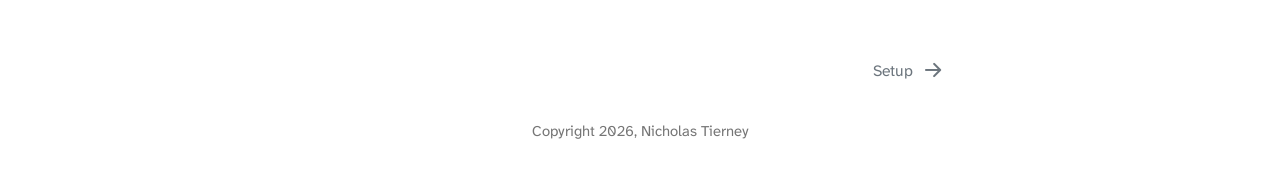
==== commit c3c9ab1f: "Built site for gh-pages" ====
--- a/index.html
+++ b/index.html
@@ -7,7 +7,7 @@
 <meta name="viewport" content="width=device-width, initial-scale=1.0, user-scalable=yes">
 
 <meta name="author" content="Nicholas Tierney">
-<meta name="dcterms.date" content="2026-08-13">
+<meta name="dcterms.date" content="2026-08-17">
 
 <title>Making Better Graphs</title>
 <style>
@@ -83,7 +83,7 @@
 <link href="site_libs/quarto-html/quarto-syntax-highlighting-b45b7b0fa9169e986df15f1ef60a279c.css" rel="stylesheet" id="quarto-text-highlighting-styles">
 <script src="site_libs/bootstrap/bootstrap.min.js"></script>
 <link href="site_libs/bootstrap/bootstrap-icons.css" rel="stylesheet">
-<link href="site_libs/bootstrap/bootstrap-e0b6b96b77ec8933f411bc2e1c5b7ba7.min.css" rel="stylesheet" append-hash="true" id="quarto-bootstrap" data-mode="light">
+<link href="site_libs/bootstrap/bootstrap-ef2c35dd9f25d028974ee0b6d1133cf6.min.css" rel="stylesheet" append-hash="true" id="quarto-bootstrap" data-mode="light">
 <script id="quarto-search-options" type="application/json">{
   "location": "sidebar",
   "copy-button": false,
@@ -161,7 +161,19 @@
         <li class="sidebar-item">
   <div class="sidebar-item-container"> 
   <a href="./setup.html" class="sidebar-item-text sidebar-link">
- <span class="menu-text"><span class="chapter-number">1</span>&nbsp; <span class="chapter-title">Setup</span></span></a>
+ <span class="menu-text">Setup</span></a>
+  </div>
+</li>
+        <li class="sidebar-item">
+  <div class="sidebar-item-container"> 
+  <a href="./anatomy-of-a-ggplot.html" class="sidebar-item-text sidebar-link">
+ <span class="menu-text"><span class="chapter-number">1</span>&nbsp; <span class="chapter-title">Anatomy of a ggplot</span></span></a>
+  </div>
+</li>
+        <li class="sidebar-item">
+  <div class="sidebar-item-container"> 
+  <a href="./shape-of-your-data.html" class="sidebar-item-text sidebar-link">
+ <span class="menu-text"><span class="chapter-number">2</span>&nbsp; <span class="chapter-title">The shape of your data</span></span></a>
   </div>
 </li>
     </ul>
@@ -217,7 +229,7 @@
     <div>
     <div class="quarto-title-meta-heading">Published</div>
     <div class="quarto-title-meta-contents">
-      <p class="date">August 13, 2026</p>
+      <p class="date">August 17, 2026</p>
     </div>
   </div>
   
@@ -807,7 +819,7 @@
   </div>
   <div class="nav-page nav-page-next">
       <a href="./setup.html" class="pagination-link" aria-label="Setup">
-        <span class="nav-page-text"><span class="chapter-number">1</span>&nbsp; <span class="chapter-title">Setup</span></span> <i class="bi bi-arrow-right-short"></i>
+        <span class="nav-page-text">Setup</span> <i class="bi bi-arrow-right-short"></i>
       </a>
   </div>
 </nav>
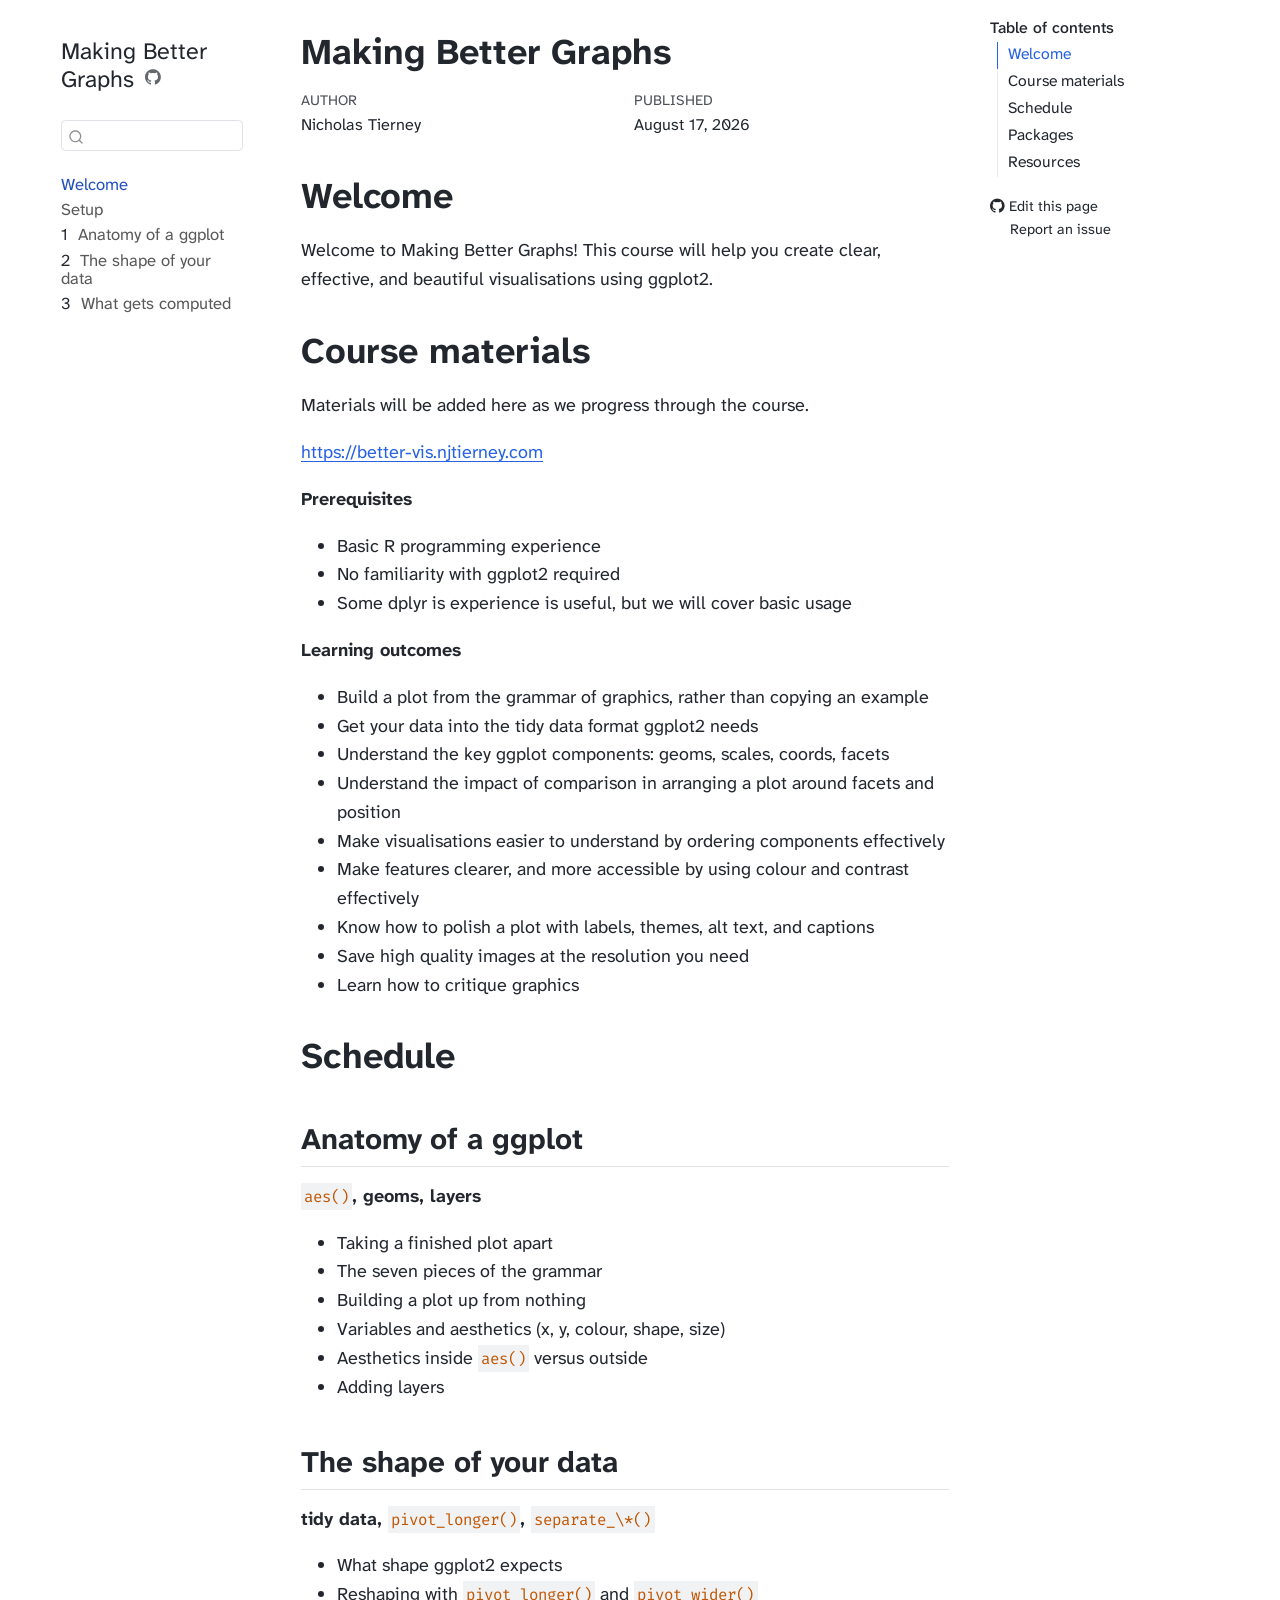
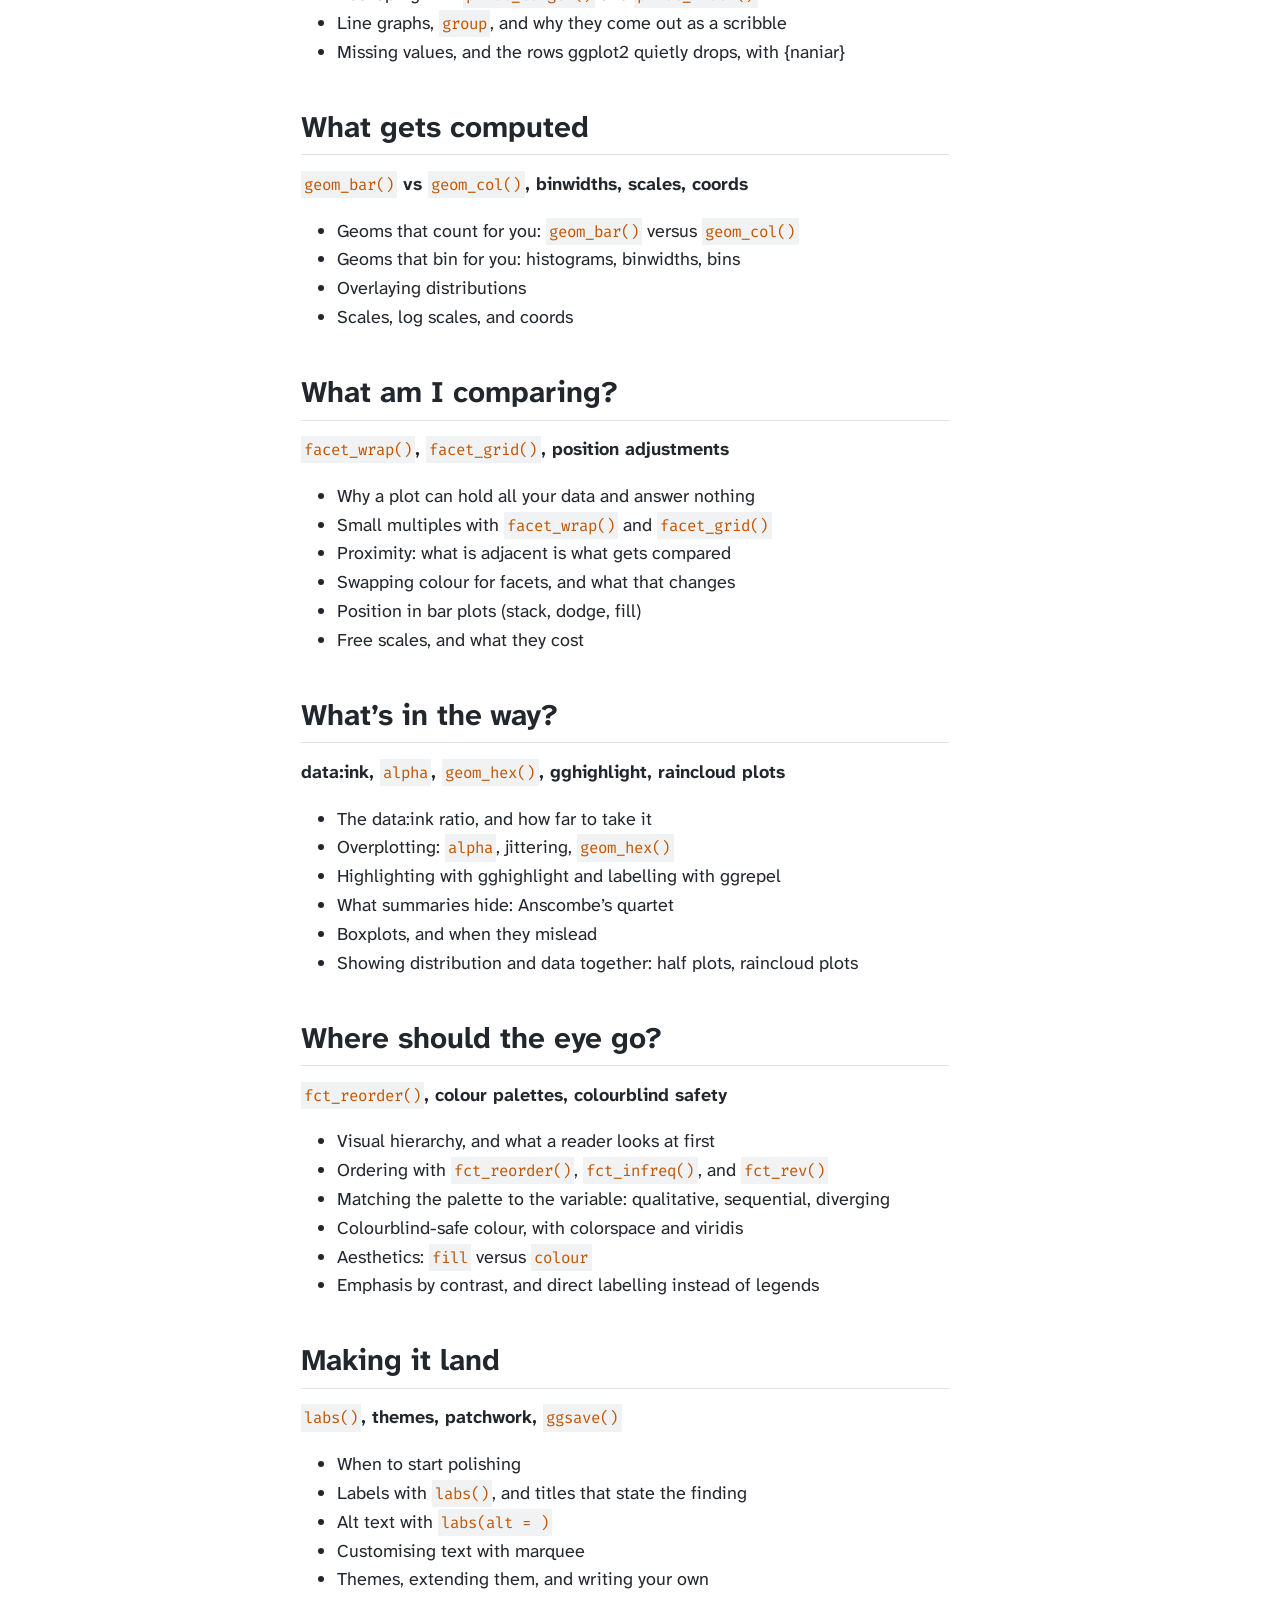
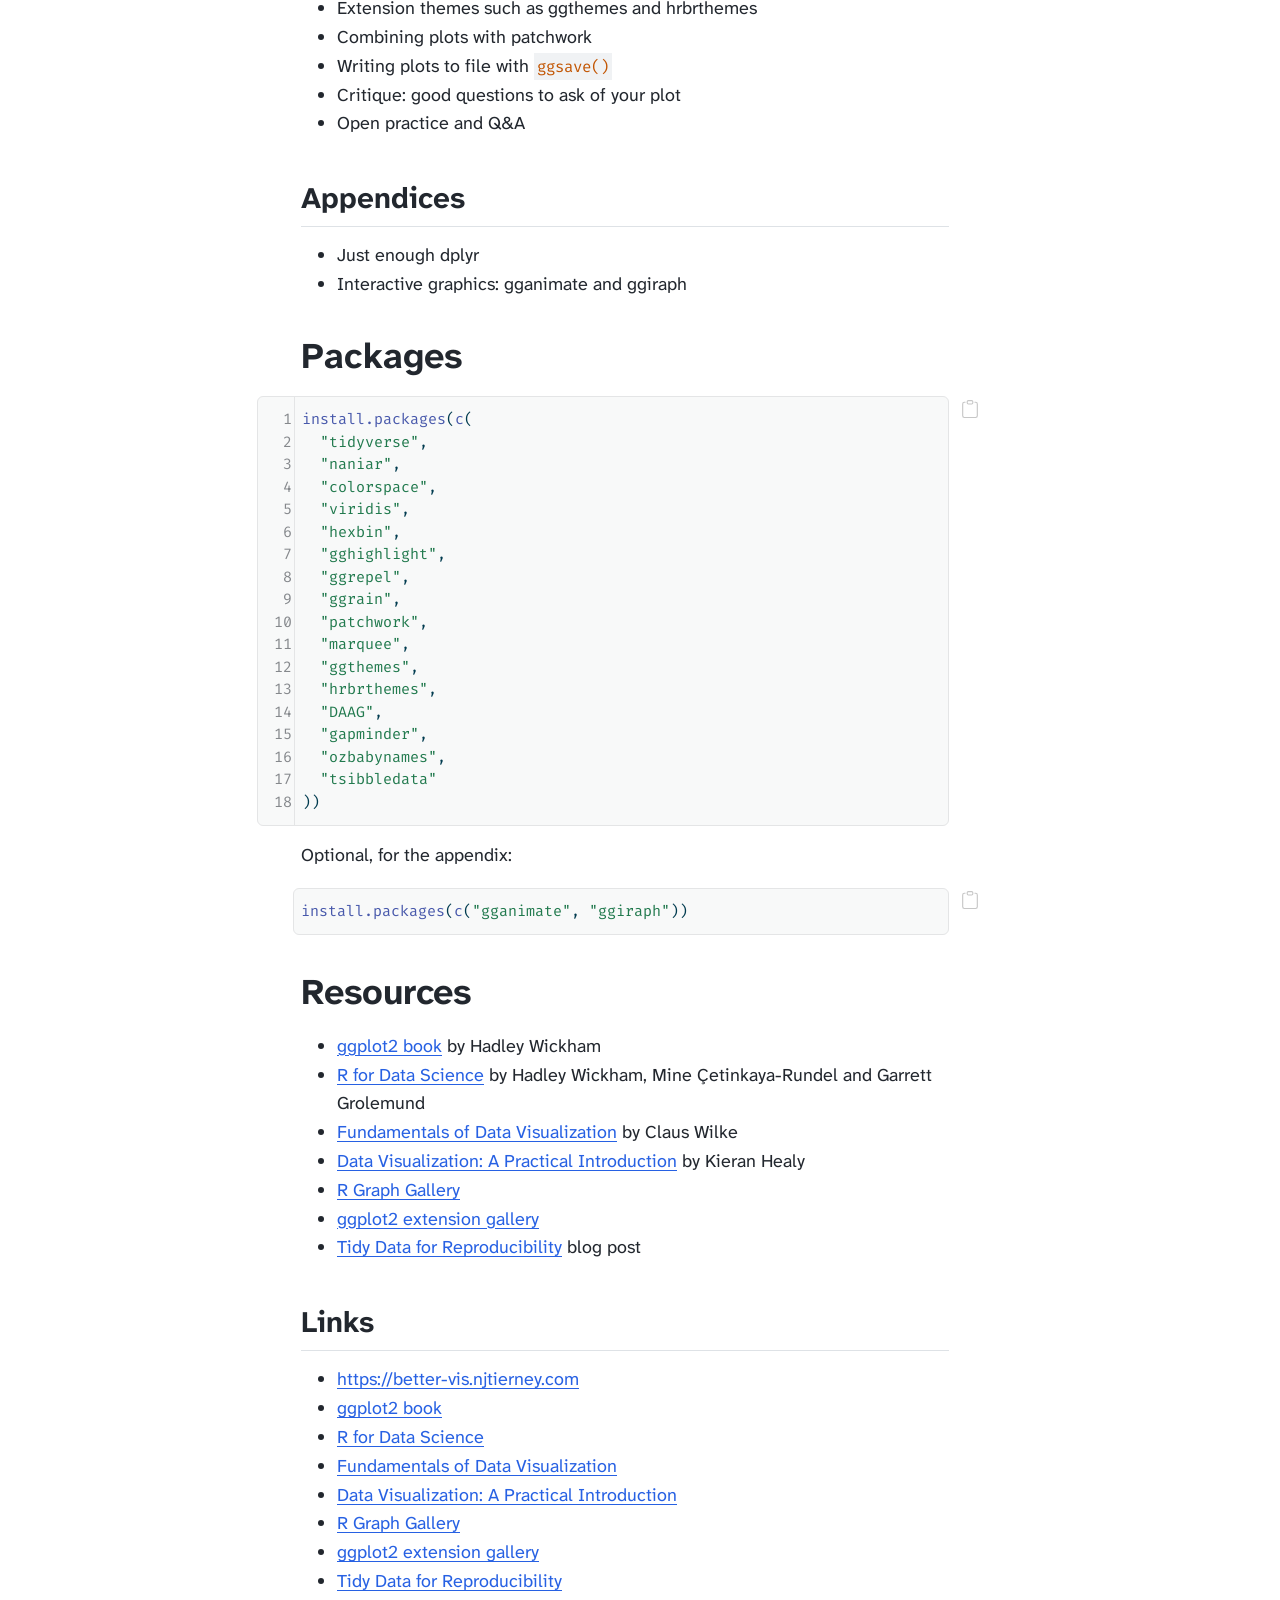
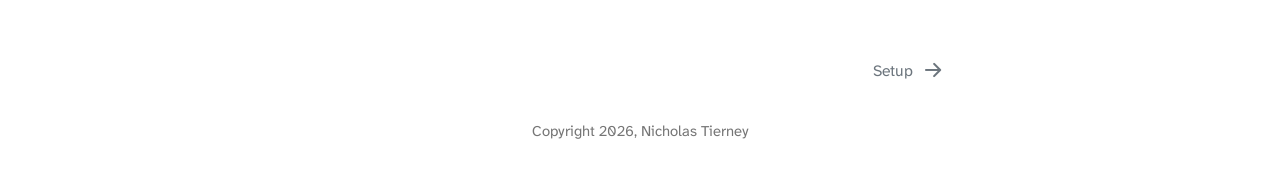
==== commit 56bf7dd9: "Built site for gh-pages" ====
--- a/index.html
+++ b/index.html
@@ -174,6 +174,12 @@
   <div class="sidebar-item-container"> 
   <a href="./shape-of-your-data.html" class="sidebar-item-text sidebar-link">
  <span class="menu-text"><span class="chapter-number">2</span>&nbsp; <span class="chapter-title">The shape of your data</span></span></a>
+  </div>
+</li>
+        <li class="sidebar-item">
+  <div class="sidebar-item-container"> 
+  <a href="./what-gets-computed.html" class="sidebar-item-text sidebar-link">
+ <span class="menu-text"><span class="chapter-number">3</span>&nbsp; <span class="chapter-title">What gets computed</span></span></a>
   </div>
 </li>
     </ul>
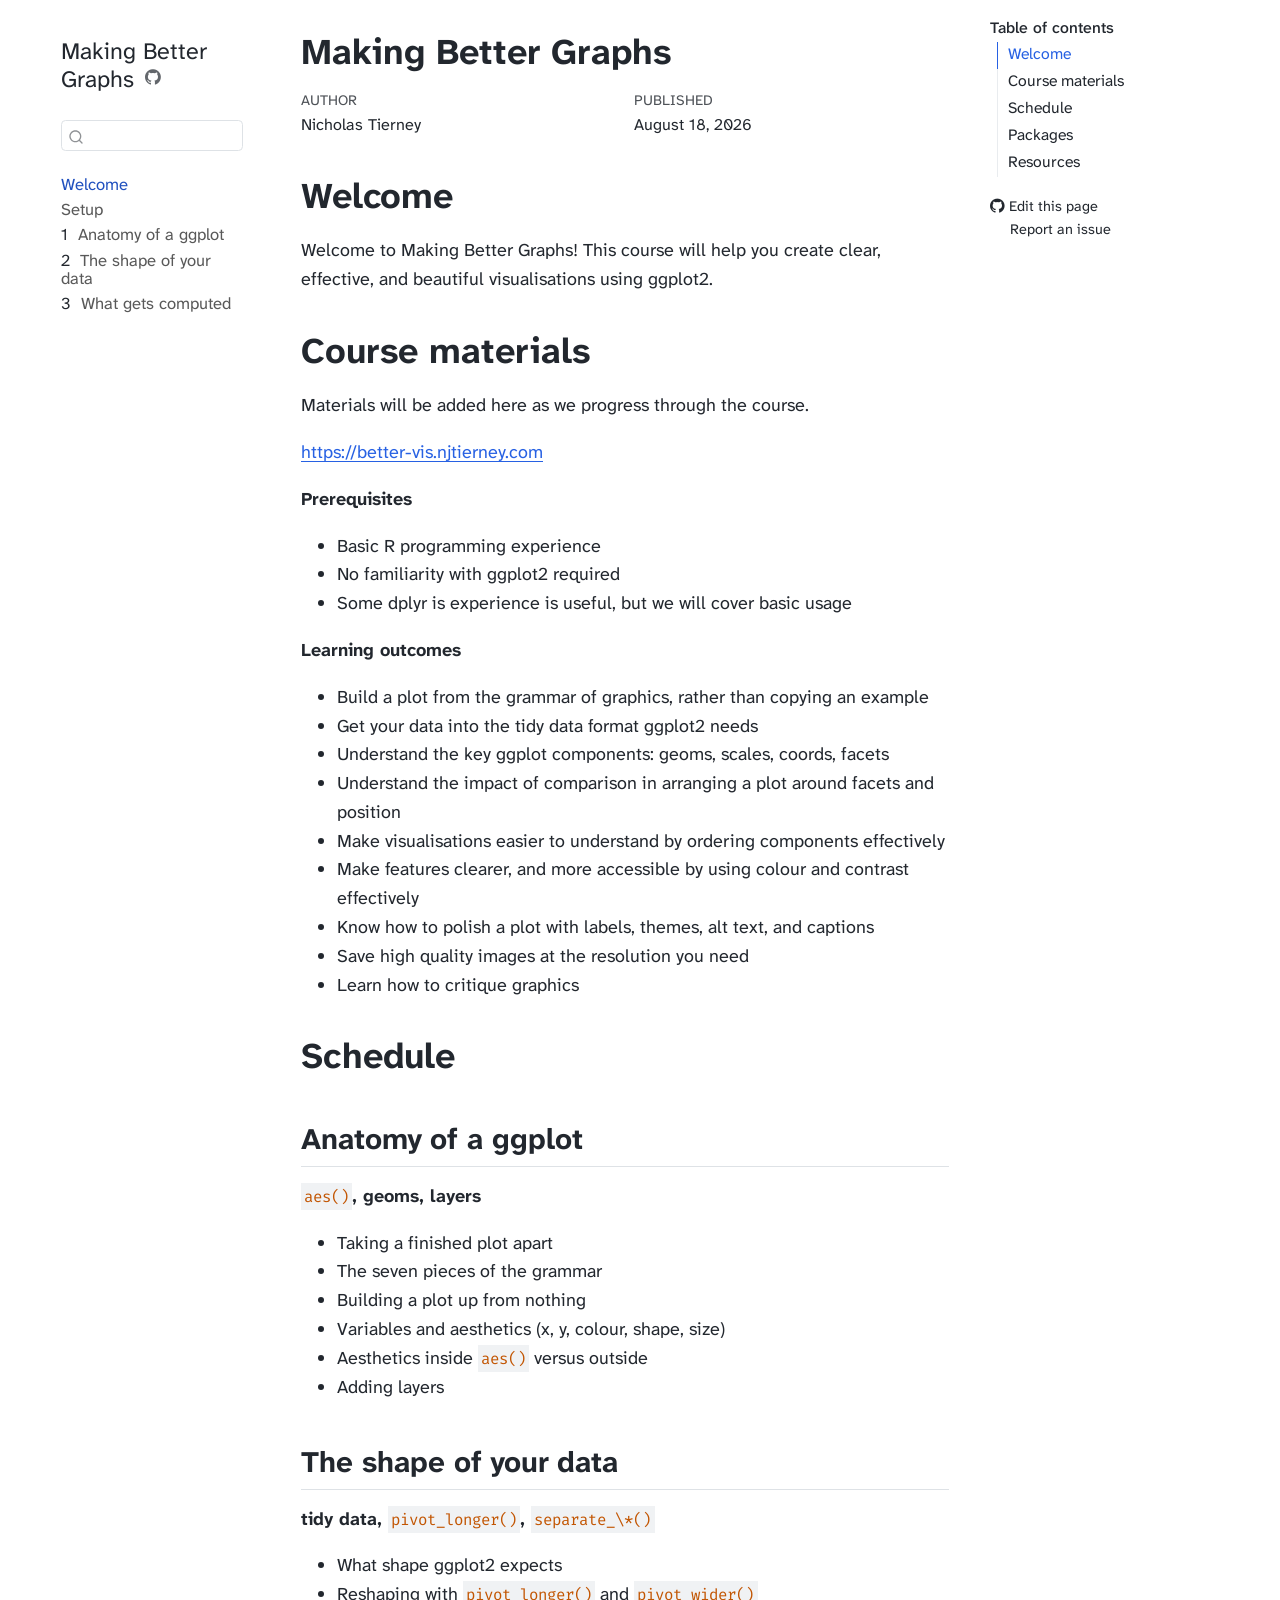
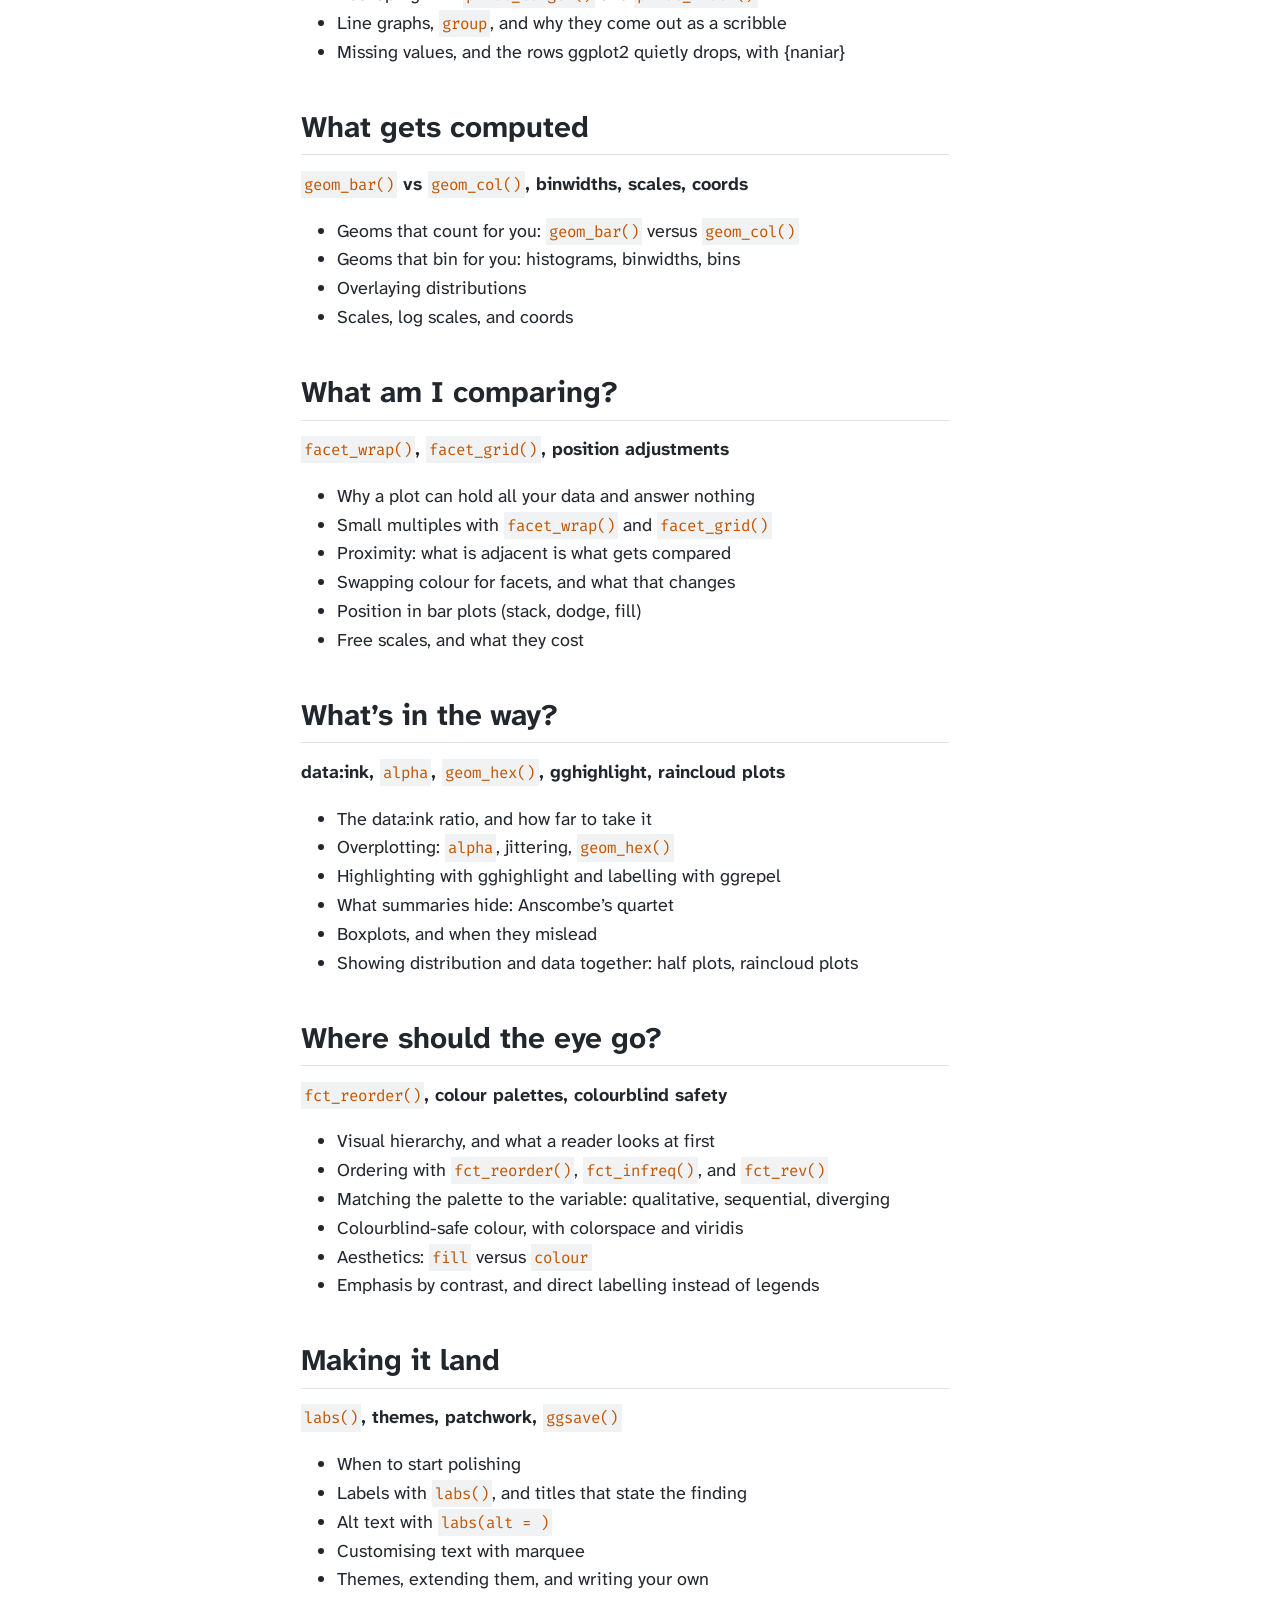
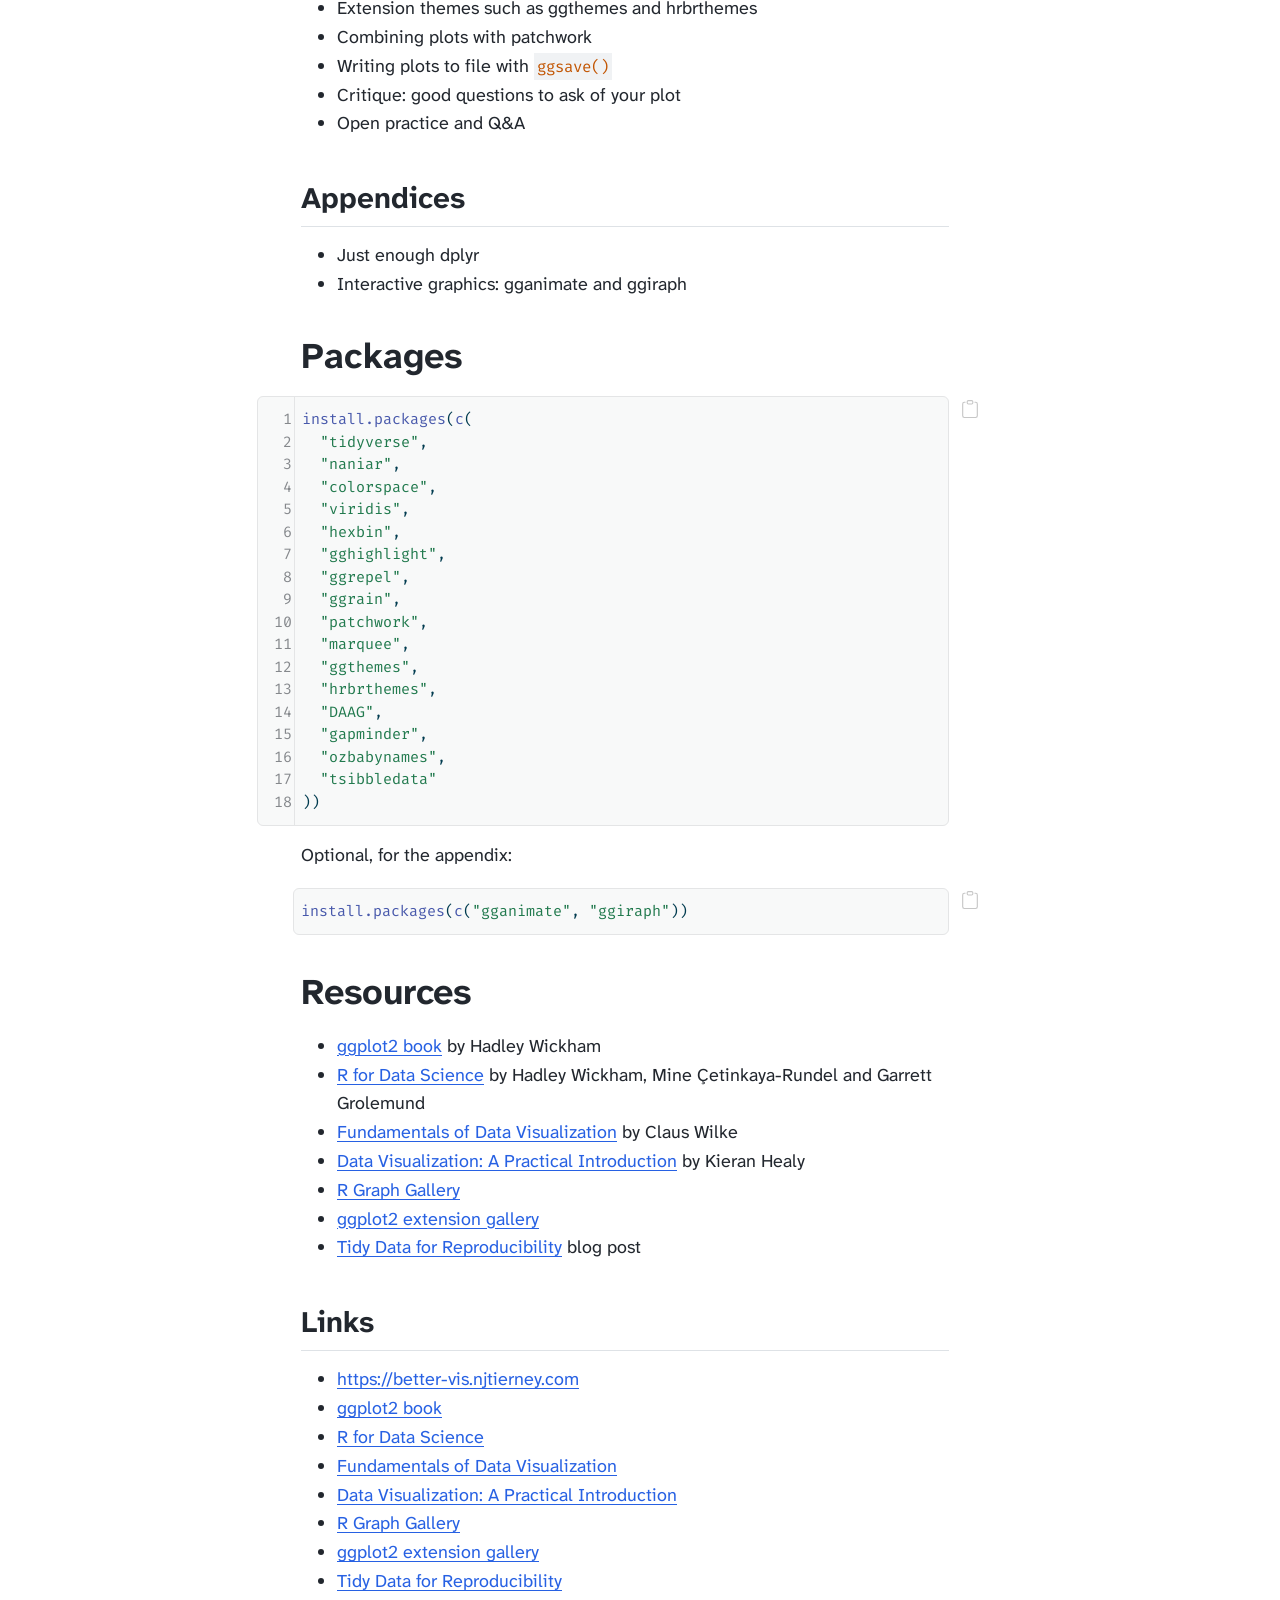
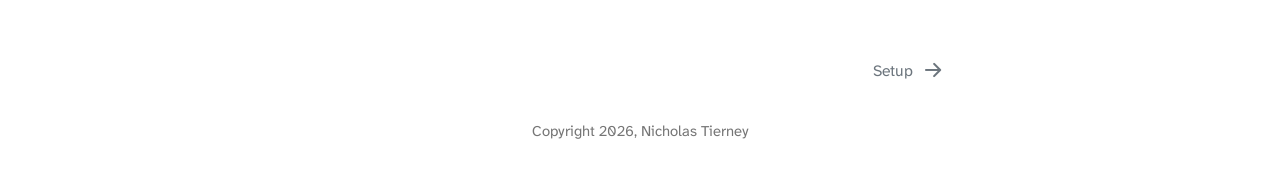
==== commit cc2e960a: "Built site for gh-pages" ====
--- a/index.html
+++ b/index.html
@@ -7,7 +7,7 @@
 <meta name="viewport" content="width=device-width, initial-scale=1.0, user-scalable=yes">
 
 <meta name="author" content="Nicholas Tierney">
-<meta name="dcterms.date" content="2026-08-17">
+<meta name="dcterms.date" content="2026-08-18">
 
 <title>Making Better Graphs</title>
 <style>
@@ -235,7 +235,7 @@
     <div>
     <div class="quarto-title-meta-heading">Published</div>
     <div class="quarto-title-meta-contents">
-      <p class="date">August 17, 2026</p>
+      <p class="date">August 18, 2026</p>
     </div>
   </div>
   
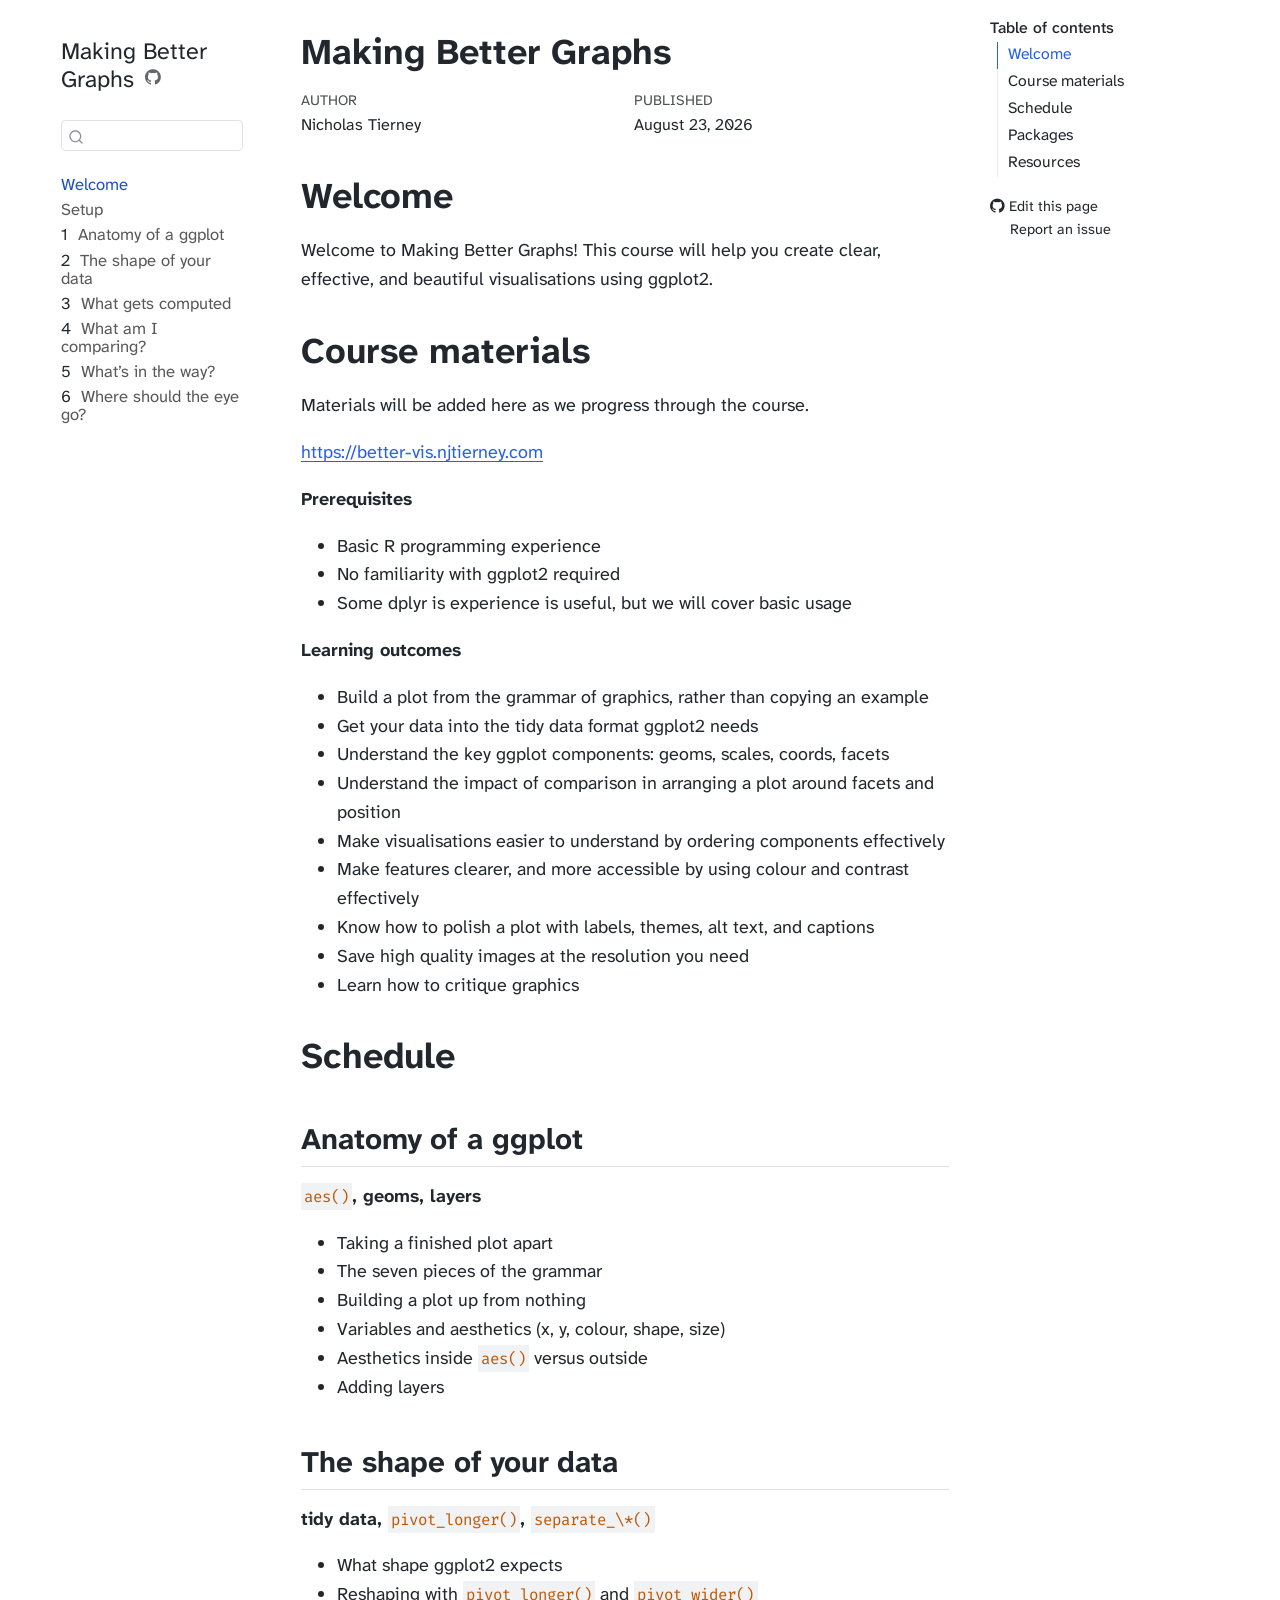
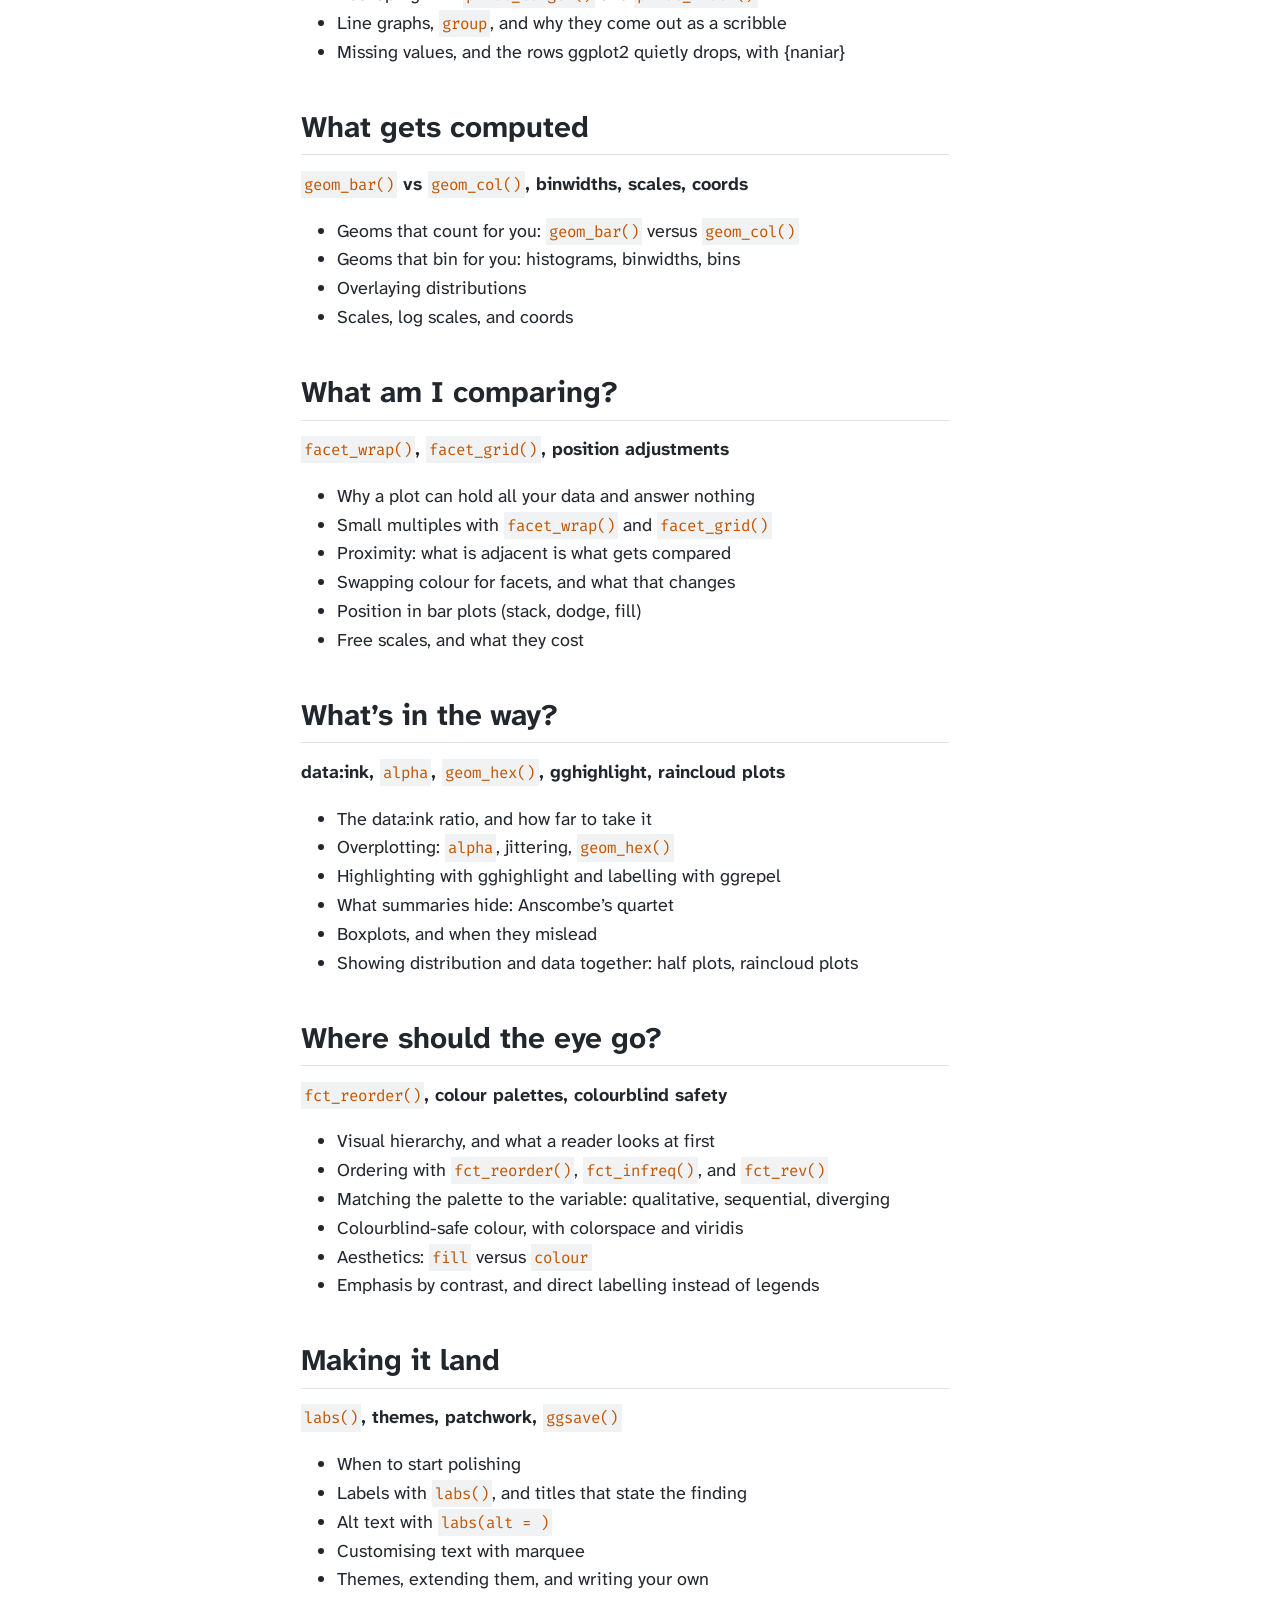
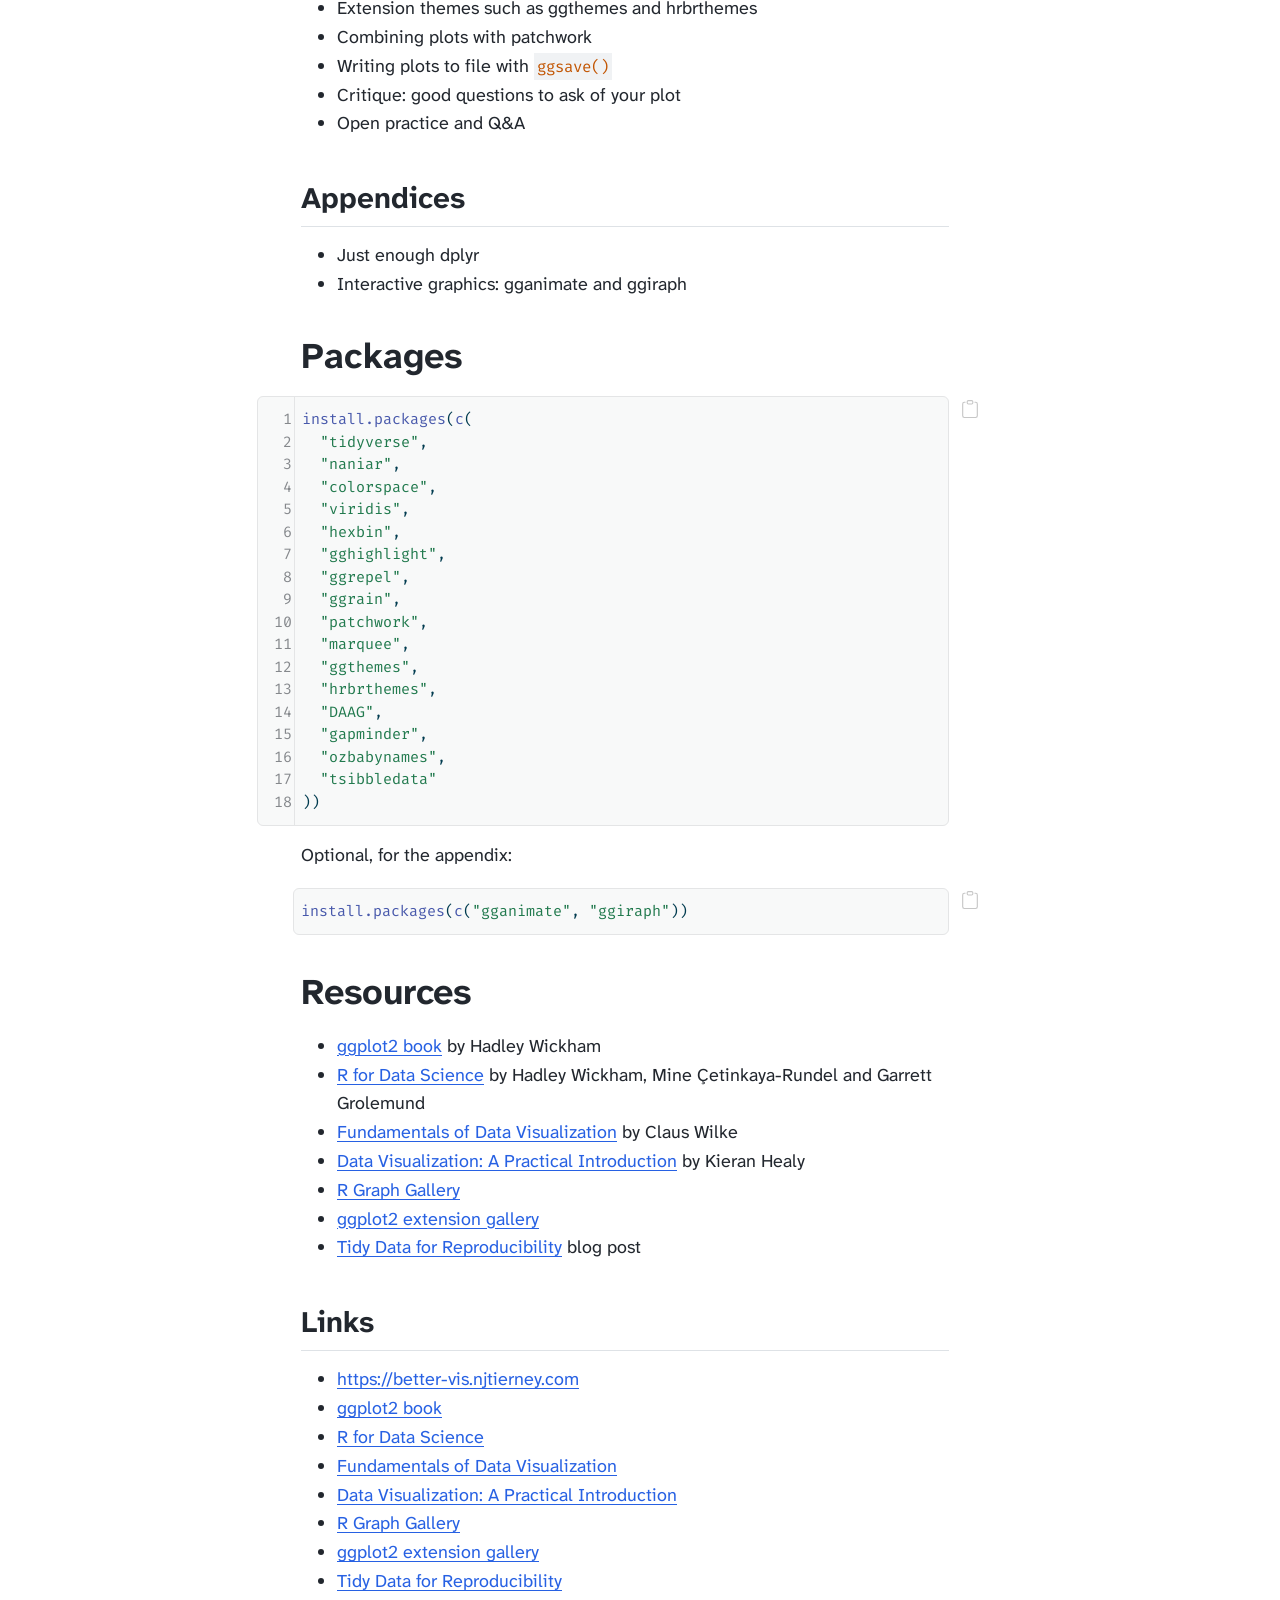
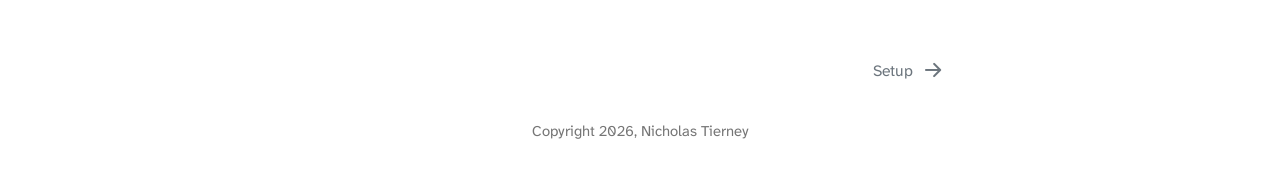
==== commit 10e05f7b: "Built site for gh-pages" ====
--- a/index.html
+++ b/index.html
@@ -7,7 +7,7 @@
 <meta name="viewport" content="width=device-width, initial-scale=1.0, user-scalable=yes">
 
 <meta name="author" content="Nicholas Tierney">
-<meta name="dcterms.date" content="2026-08-18">
+<meta name="dcterms.date" content="2026-08-23">
 
 <title>Making Better Graphs</title>
 <style>
@@ -182,6 +182,24 @@
  <span class="menu-text"><span class="chapter-number">3</span>&nbsp; <span class="chapter-title">What gets computed</span></span></a>
   </div>
 </li>
+        <li class="sidebar-item">
+  <div class="sidebar-item-container"> 
+  <a href="./what-am-i-comparing.html" class="sidebar-item-text sidebar-link">
+ <span class="menu-text"><span class="chapter-number">4</span>&nbsp; <span class="chapter-title">What am I comparing?</span></span></a>
+  </div>
+</li>
+        <li class="sidebar-item">
+  <div class="sidebar-item-container"> 
+  <a href="./whats-in-the-way.html" class="sidebar-item-text sidebar-link">
+ <span class="menu-text"><span class="chapter-number">5</span>&nbsp; <span class="chapter-title">What’s in the way?</span></span></a>
+  </div>
+</li>
+        <li class="sidebar-item">
+  <div class="sidebar-item-container"> 
+  <a href="./where-should-the-eye-go.html" class="sidebar-item-text sidebar-link">
+ <span class="menu-text"><span class="chapter-number">6</span>&nbsp; <span class="chapter-title">Where should the eye go?</span></span></a>
+  </div>
+</li>
     </ul>
     </div>
 </nav>
@@ -235,7 +253,7 @@
     <div>
     <div class="quarto-title-meta-heading">Published</div>
     <div class="quarto-title-meta-contents">
-      <p class="date">August 18, 2026</p>
+      <p class="date">August 23, 2026</p>
     </div>
   </div>
   
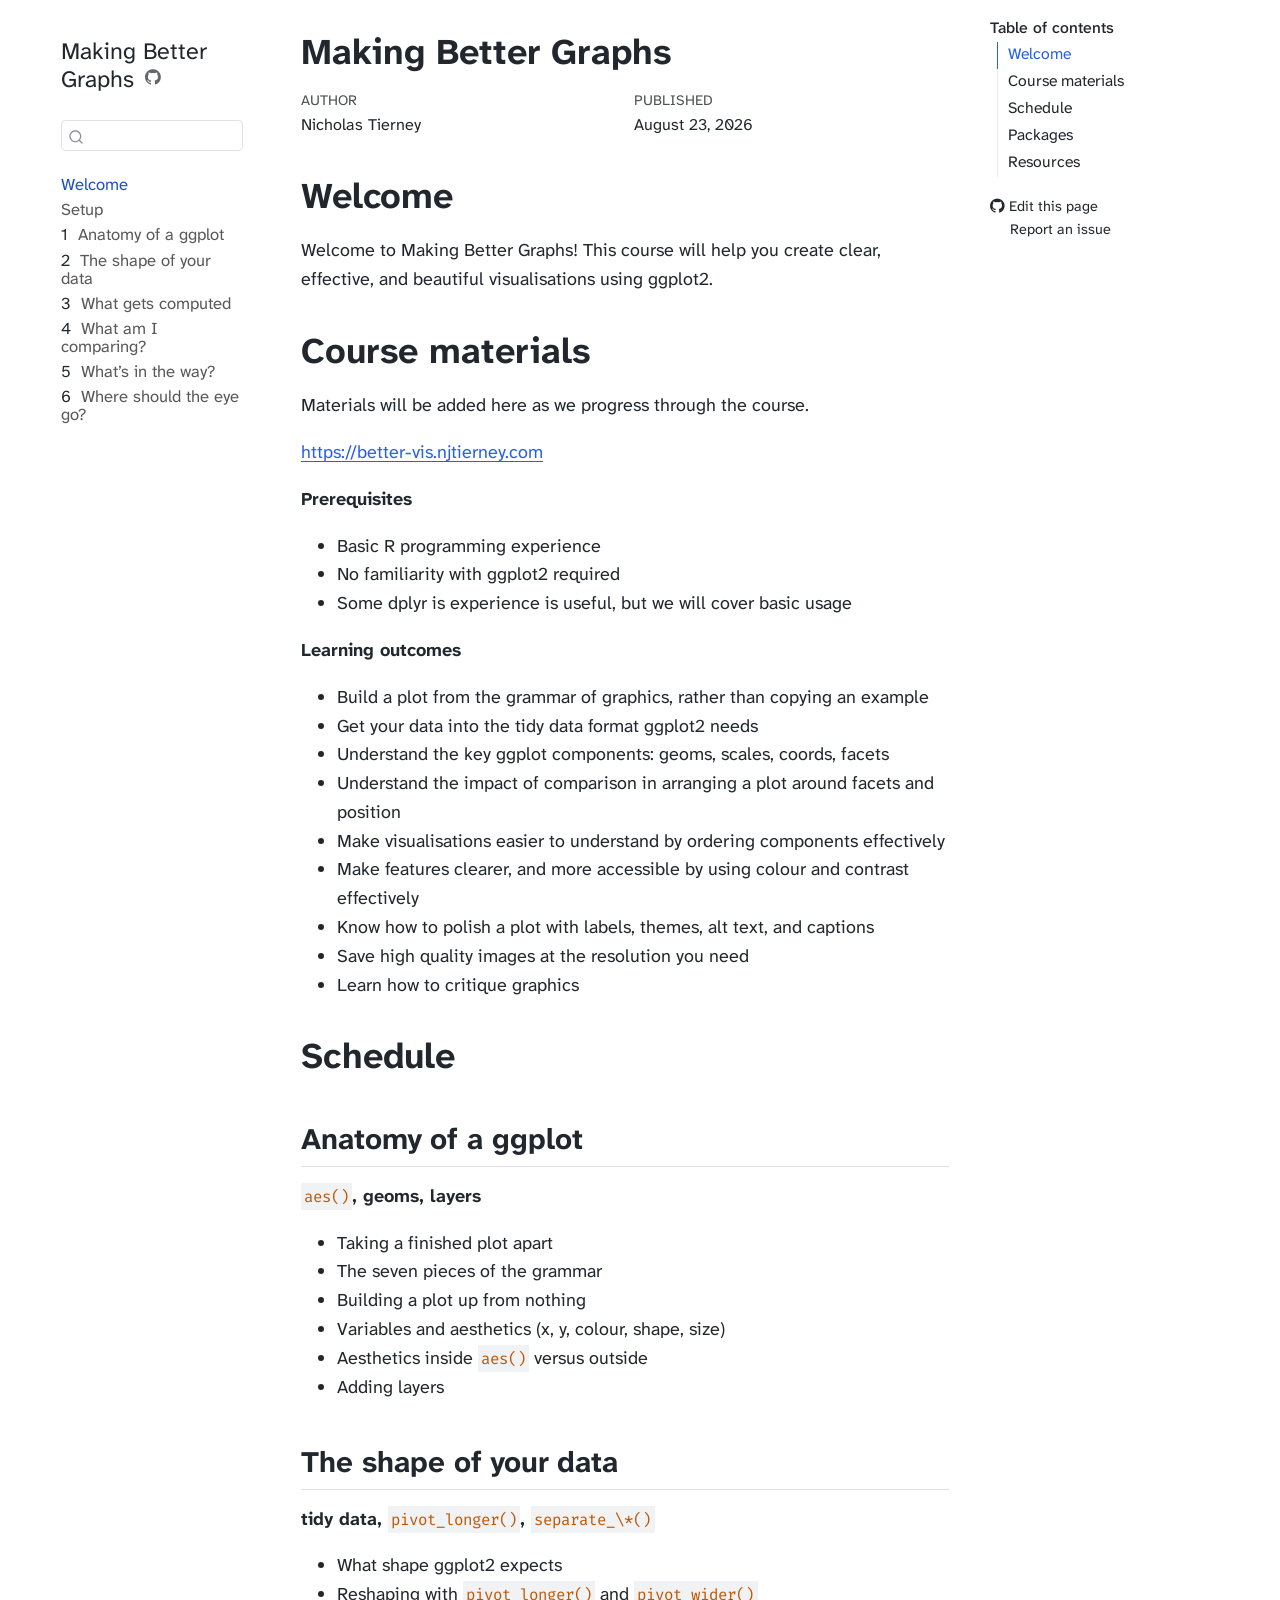
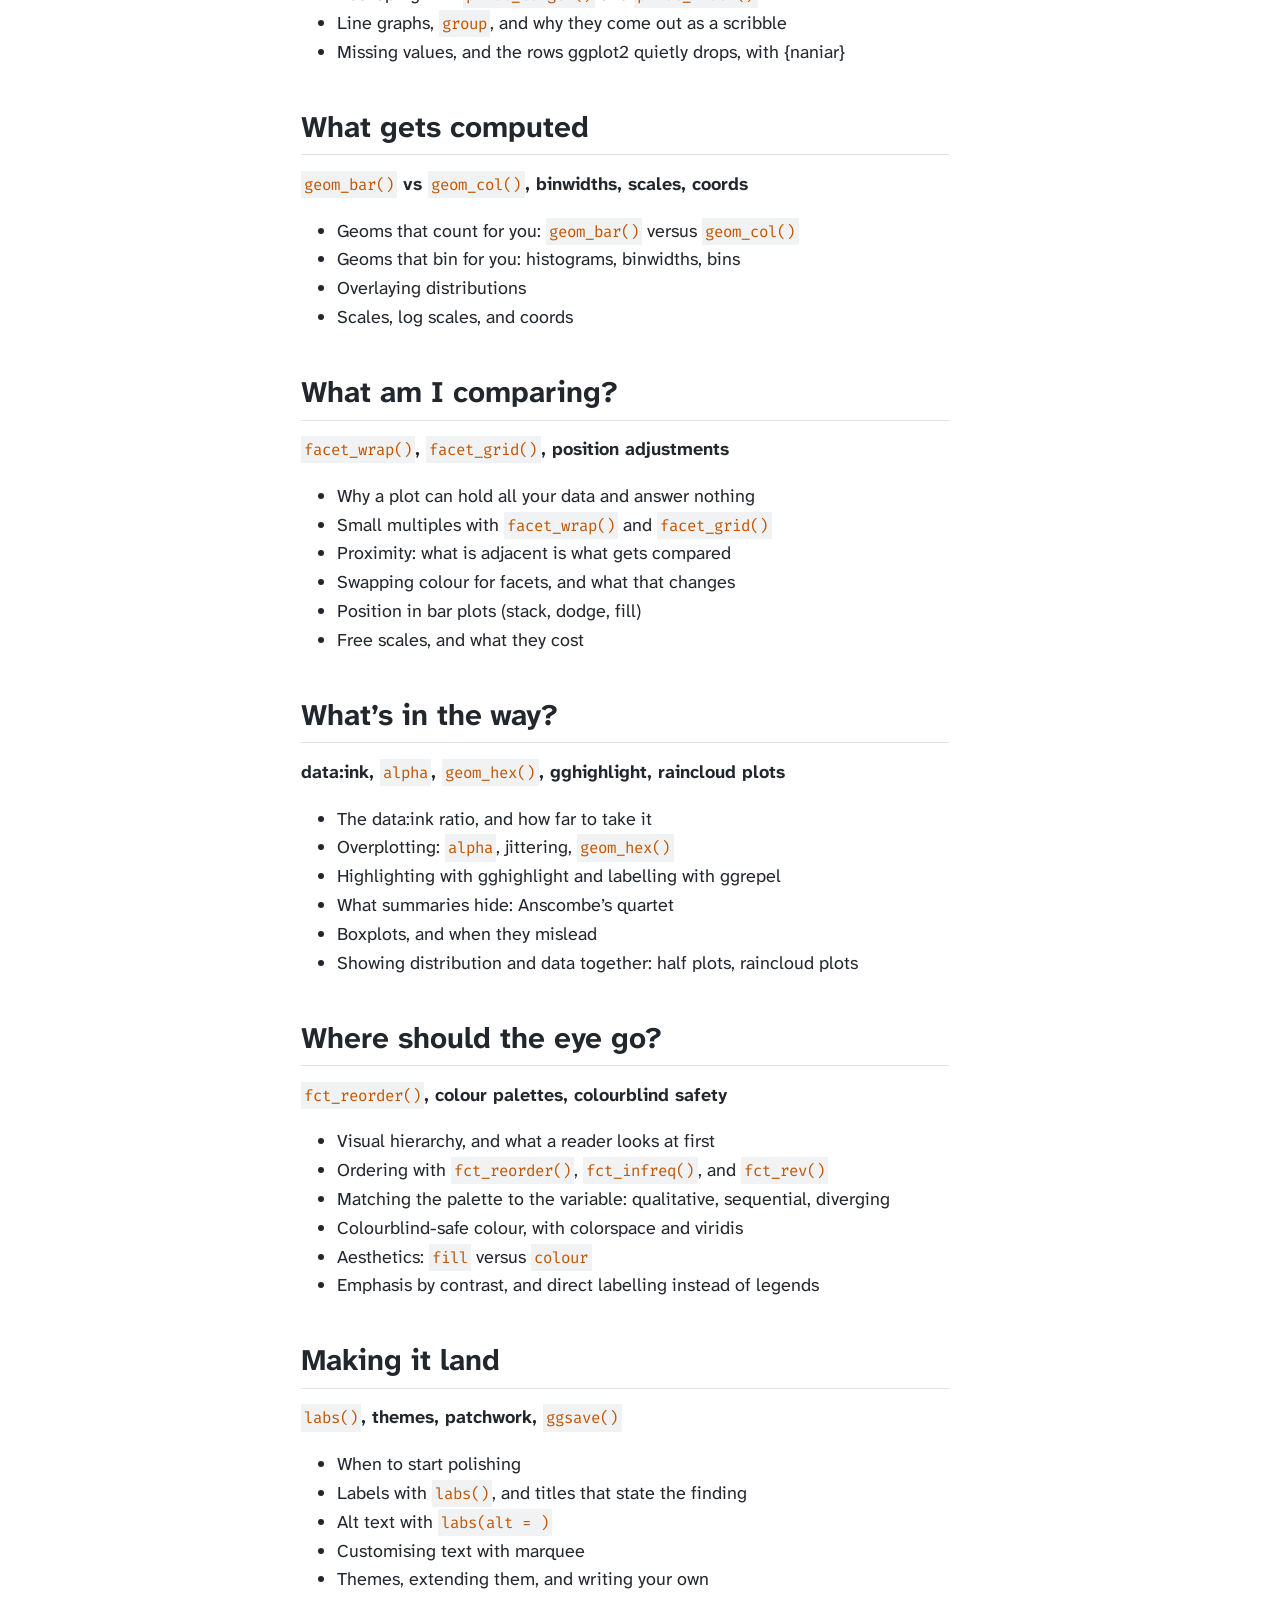
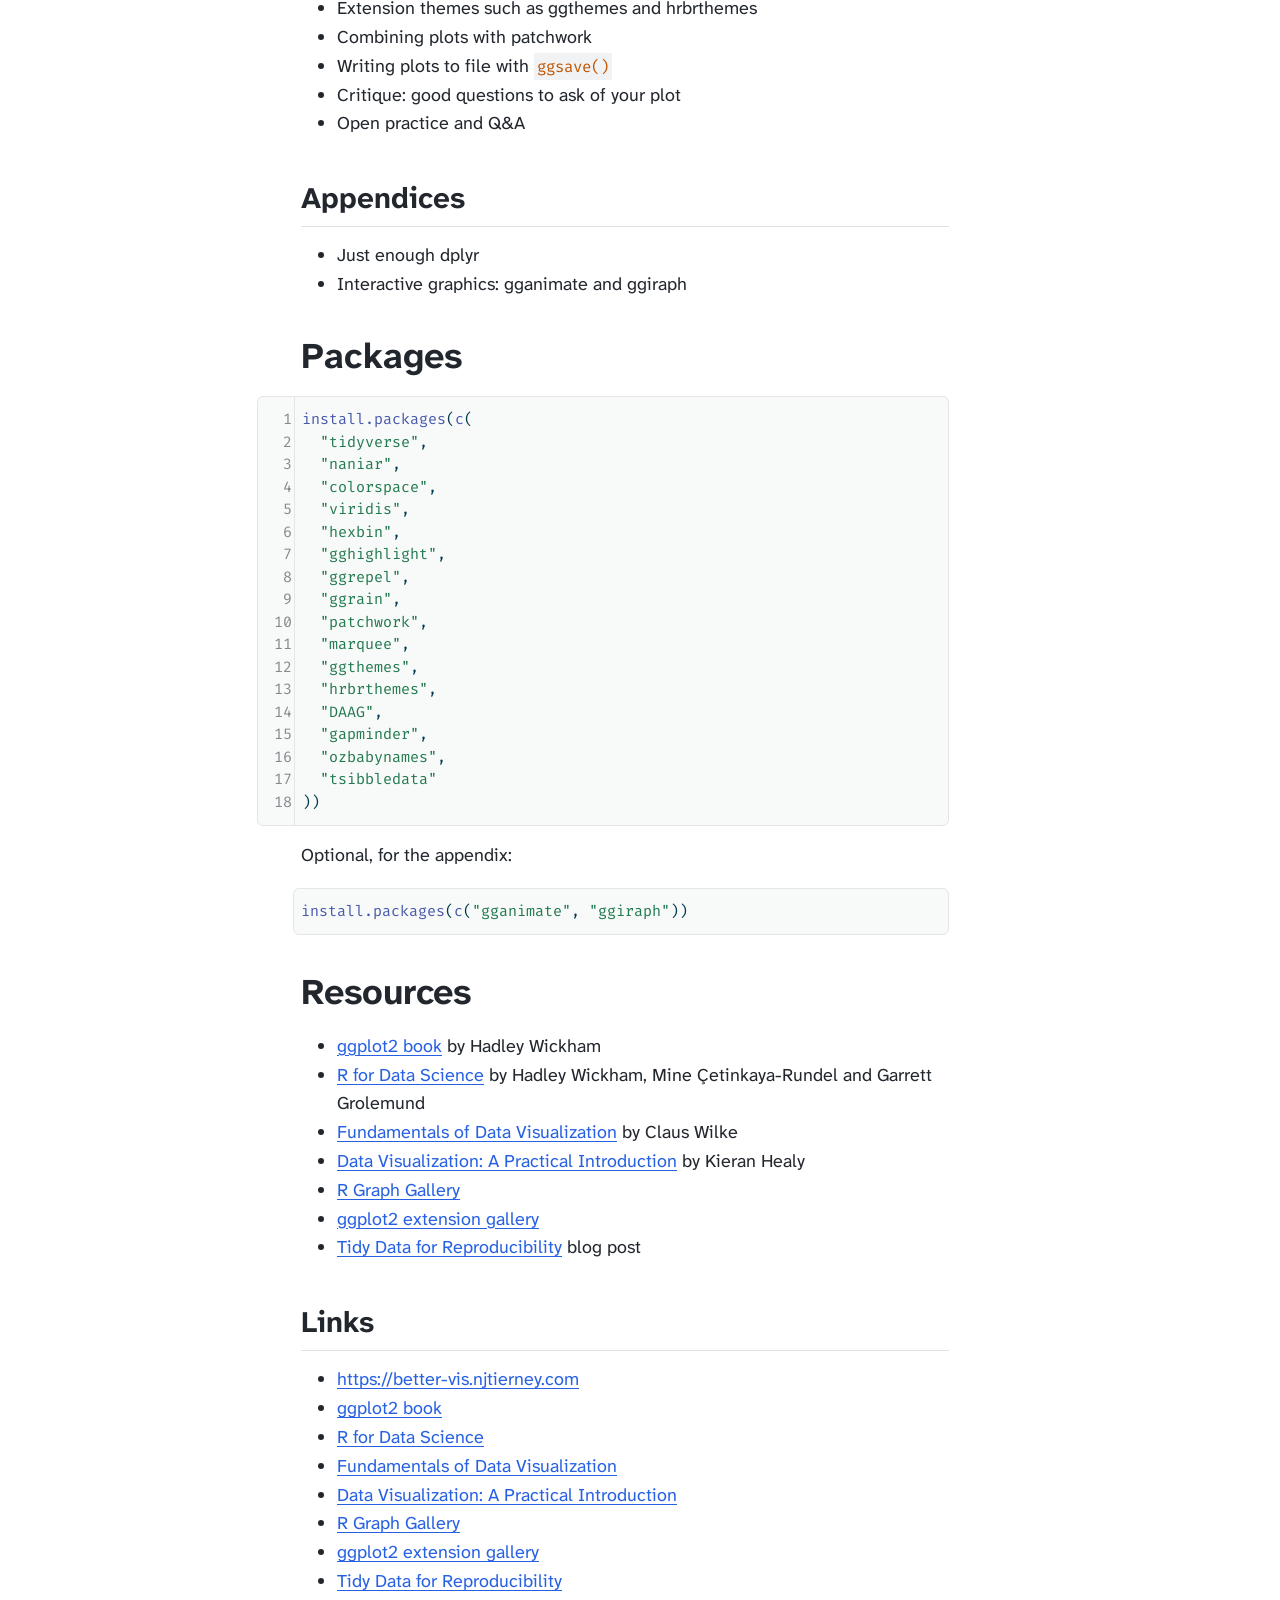
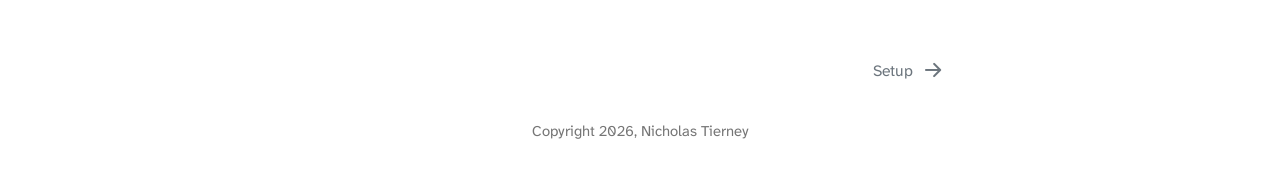
==== commit 38887c36: "Built site for gh-pages" ====
--- a/index.html
+++ b/index.html
@@ -83,7 +83,7 @@
 <link href="site_libs/quarto-html/quarto-syntax-highlighting-b45b7b0fa9169e986df15f1ef60a279c.css" rel="stylesheet" id="quarto-text-highlighting-styles">
 <script src="site_libs/bootstrap/bootstrap.min.js"></script>
 <link href="site_libs/bootstrap/bootstrap-icons.css" rel="stylesheet">
-<link href="site_libs/bootstrap/bootstrap-ef2c35dd9f25d028974ee0b6d1133cf6.min.css" rel="stylesheet" append-hash="true" id="quarto-bootstrap" data-mode="light">
+<link href="site_libs/bootstrap/bootstrap-020cafe2c5162b14dfdb8f310a12914a.min.css" rel="stylesheet" append-hash="true" id="quarto-bootstrap" data-mode="light">
 <script id="quarto-search-options" type="application/json">{
   "location": "sidebar",
   "copy-button": false,
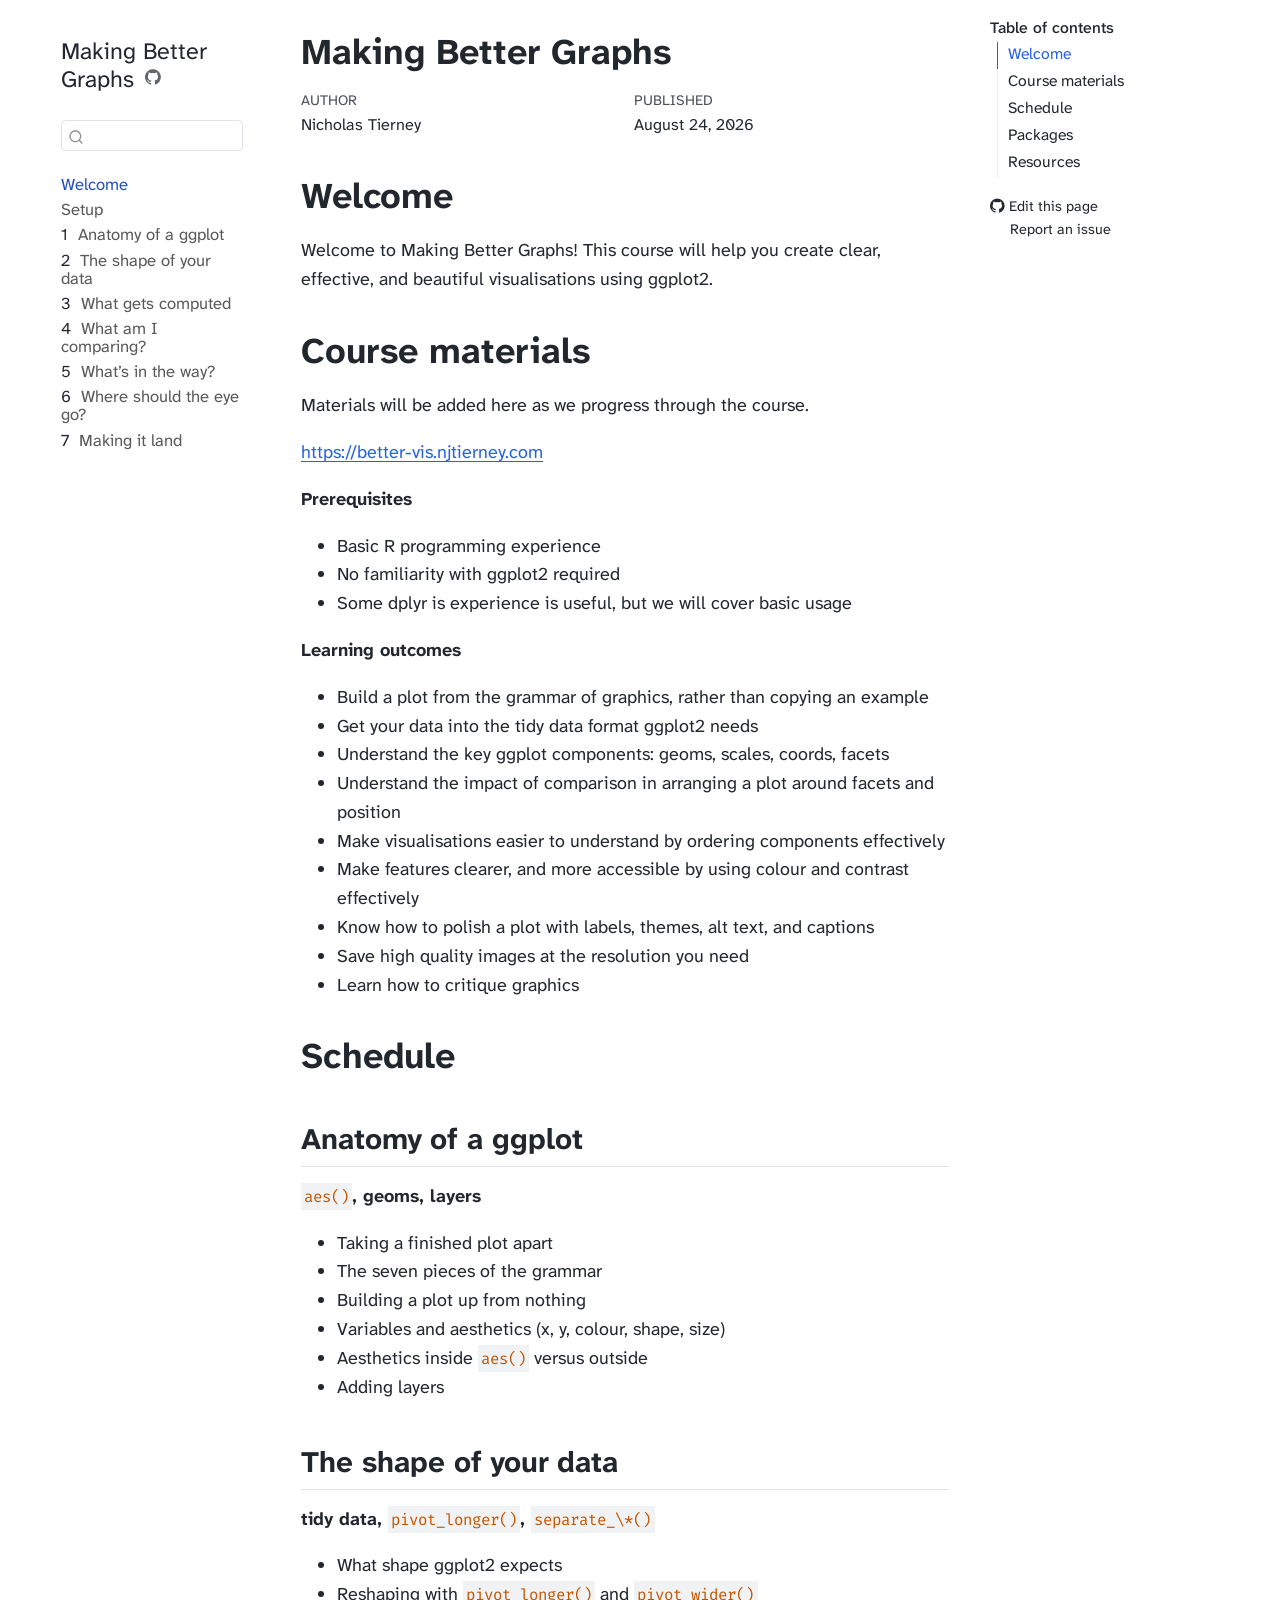
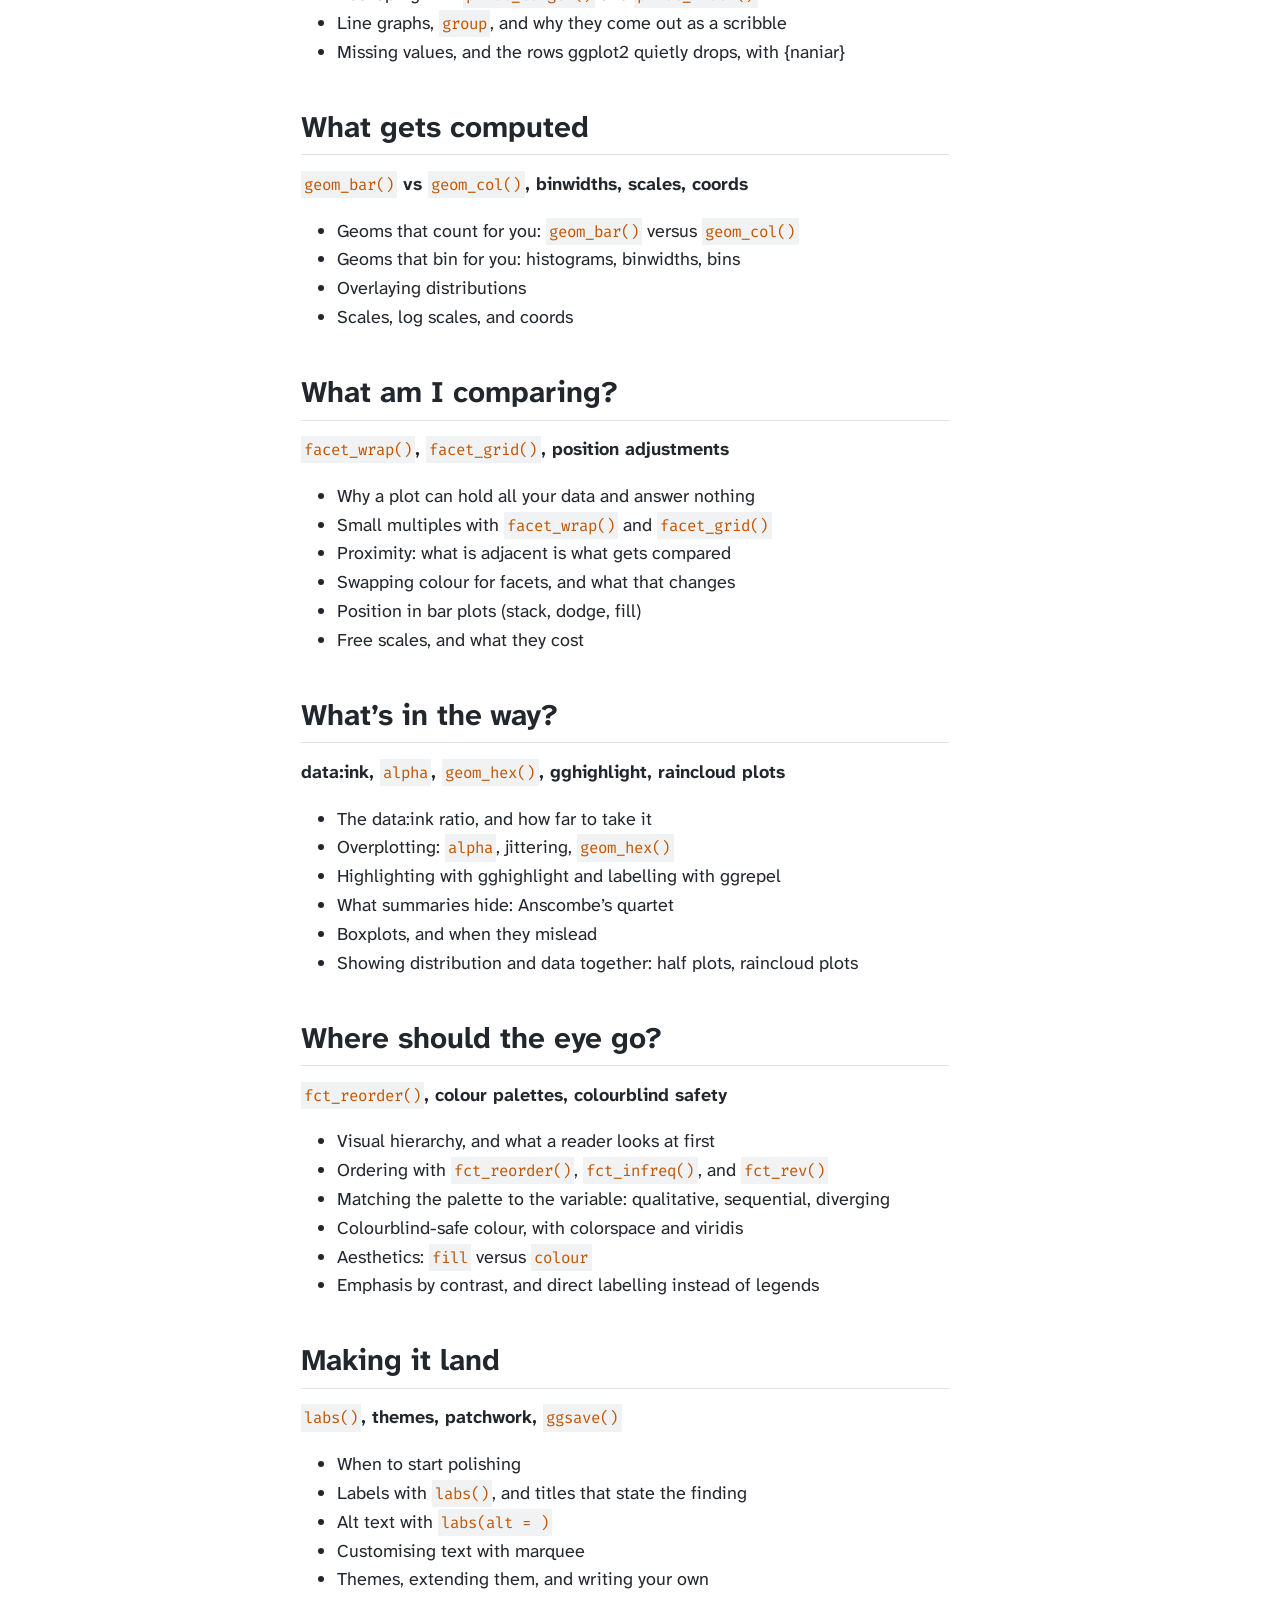
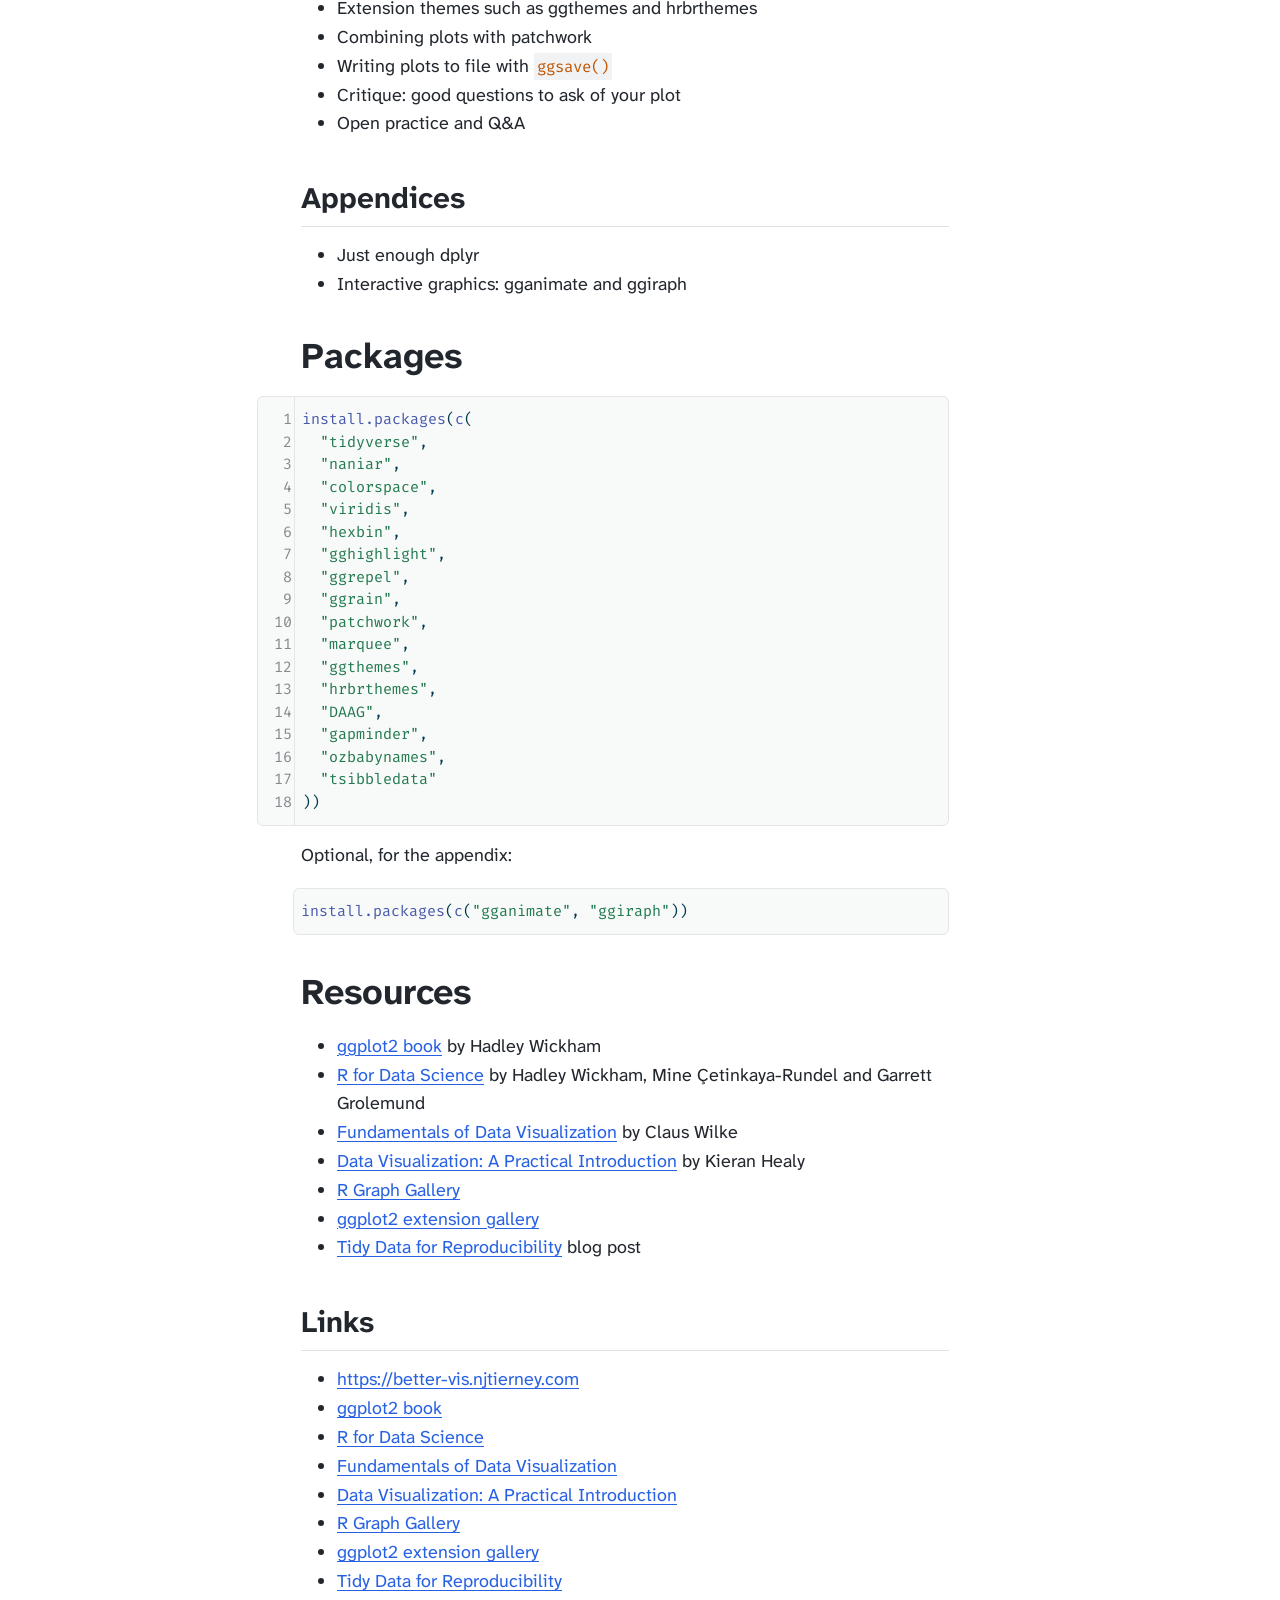
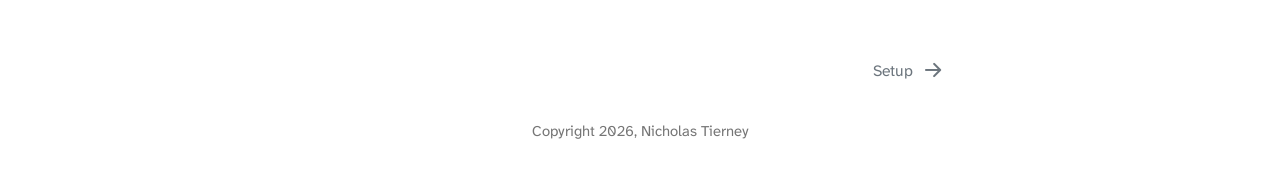
==== commit fee68f02: "Built site for gh-pages" ====
--- a/index.html
+++ b/index.html
@@ -7,7 +7,7 @@
 <meta name="viewport" content="width=device-width, initial-scale=1.0, user-scalable=yes">
 
 <meta name="author" content="Nicholas Tierney">
-<meta name="dcterms.date" content="2026-08-23">
+<meta name="dcterms.date" content="2026-08-24">
 
 <title>Making Better Graphs</title>
 <style>
@@ -200,6 +200,12 @@
  <span class="menu-text"><span class="chapter-number">6</span>&nbsp; <span class="chapter-title">Where should the eye go?</span></span></a>
   </div>
 </li>
+        <li class="sidebar-item">
+  <div class="sidebar-item-container"> 
+  <a href="./making-it-land.html" class="sidebar-item-text sidebar-link">
+ <span class="menu-text"><span class="chapter-number">7</span>&nbsp; <span class="chapter-title">Making it land</span></span></a>
+  </div>
+</li>
     </ul>
     </div>
 </nav>
@@ -253,7 +259,7 @@
     <div>
     <div class="quarto-title-meta-heading">Published</div>
     <div class="quarto-title-meta-contents">
-      <p class="date">August 23, 2026</p>
+      <p class="date">August 24, 2026</p>
     </div>
   </div>
   
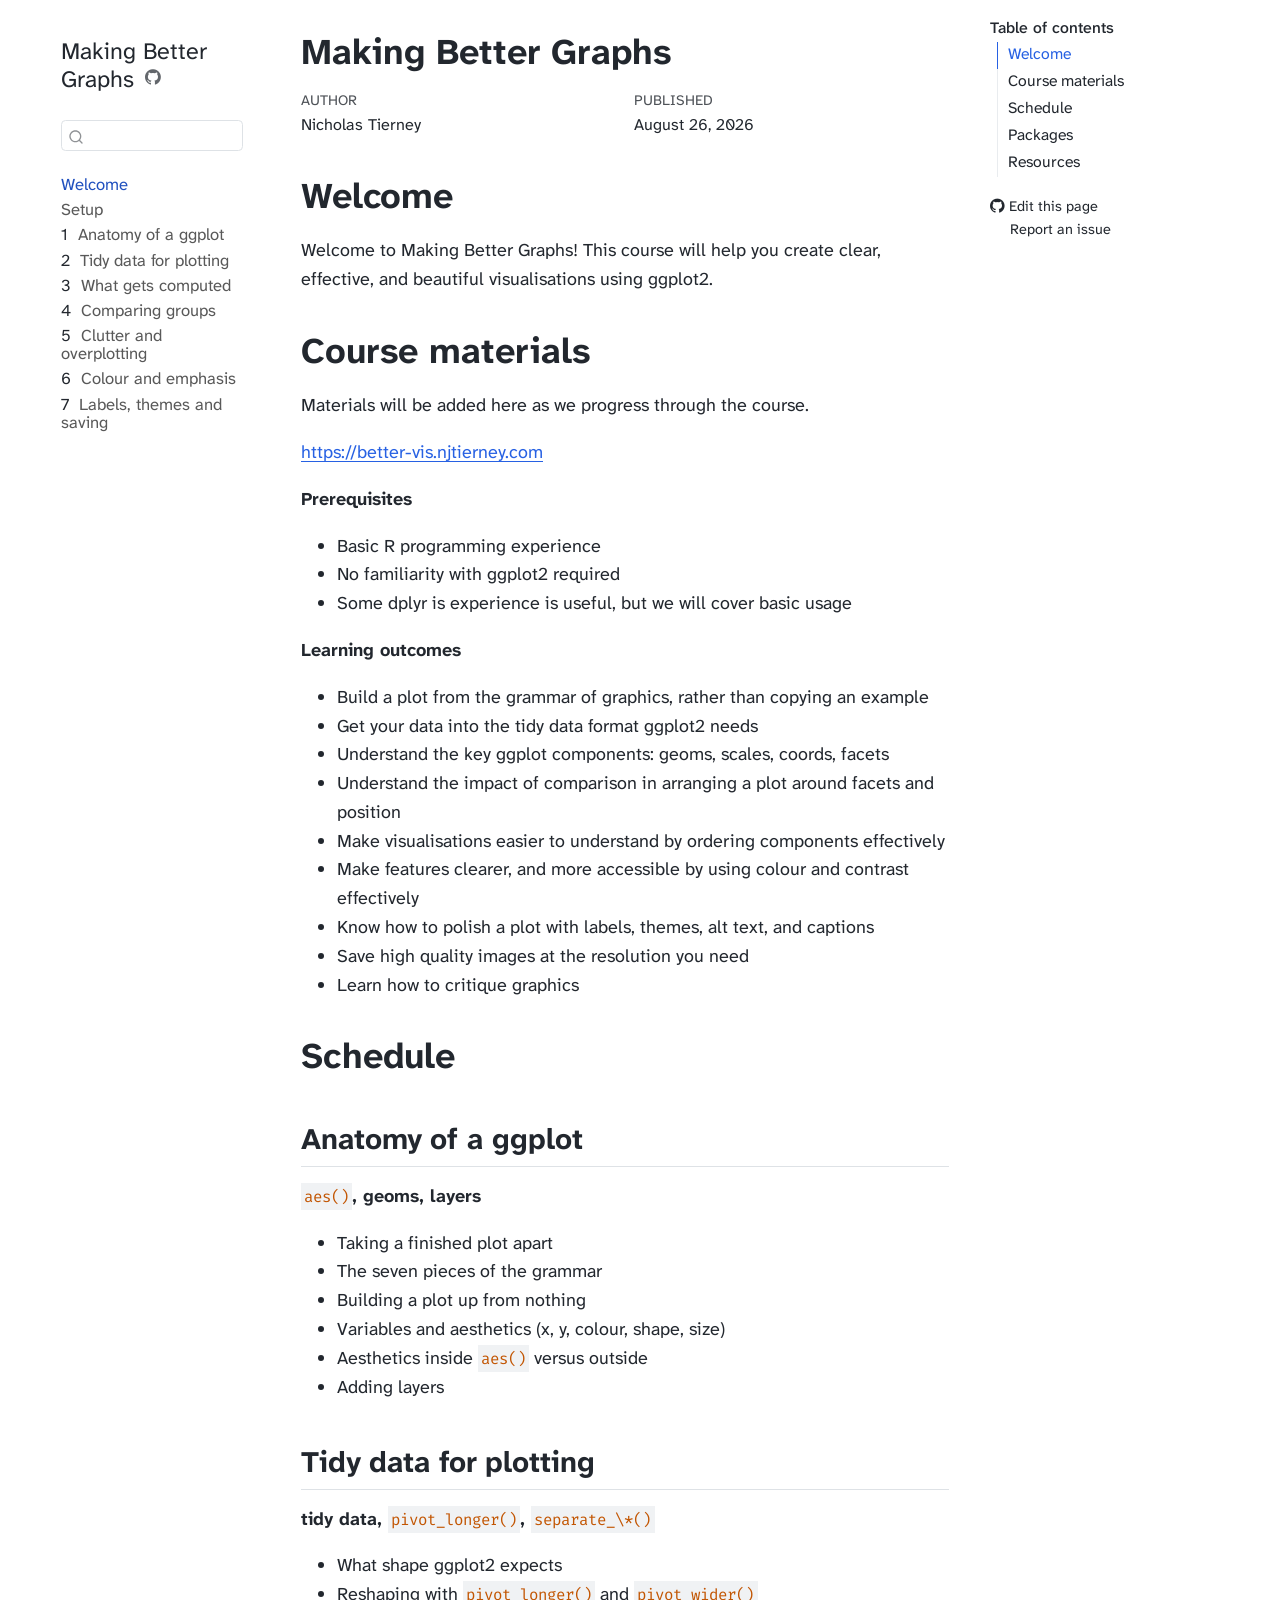
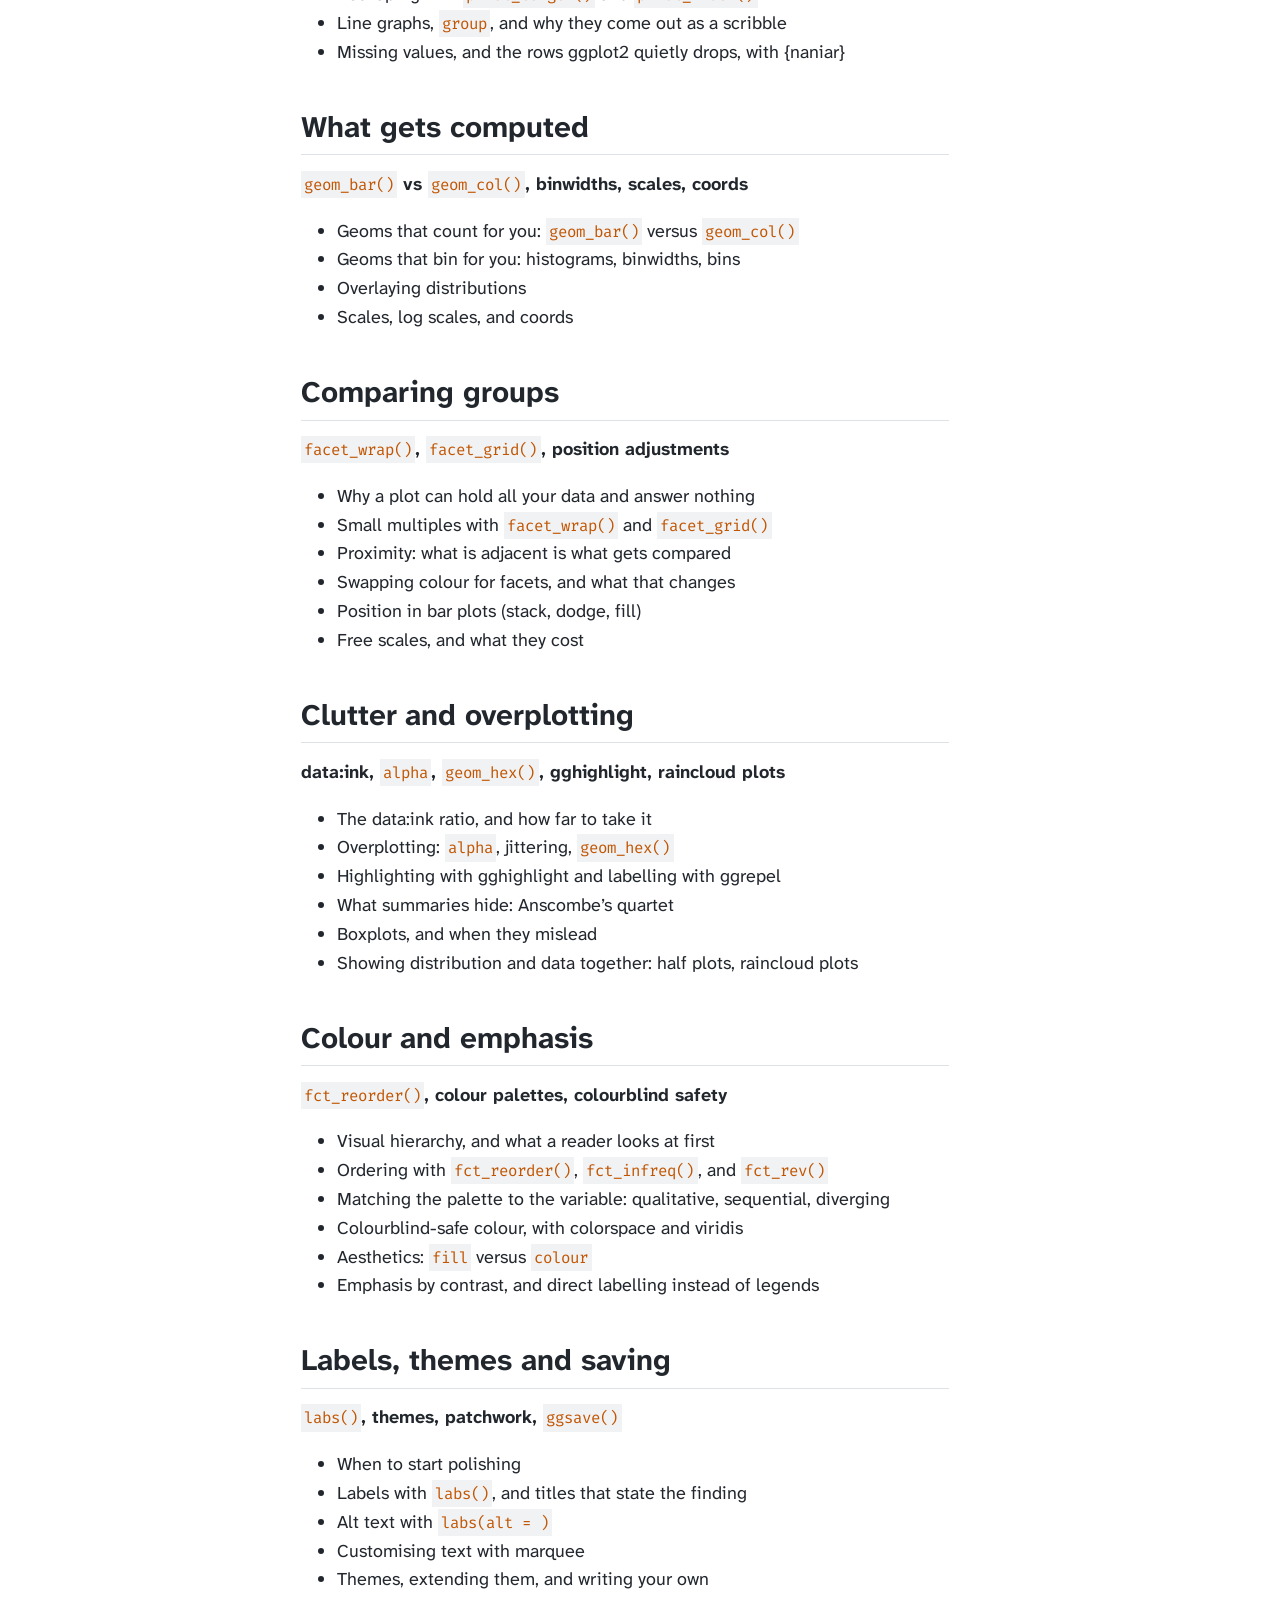
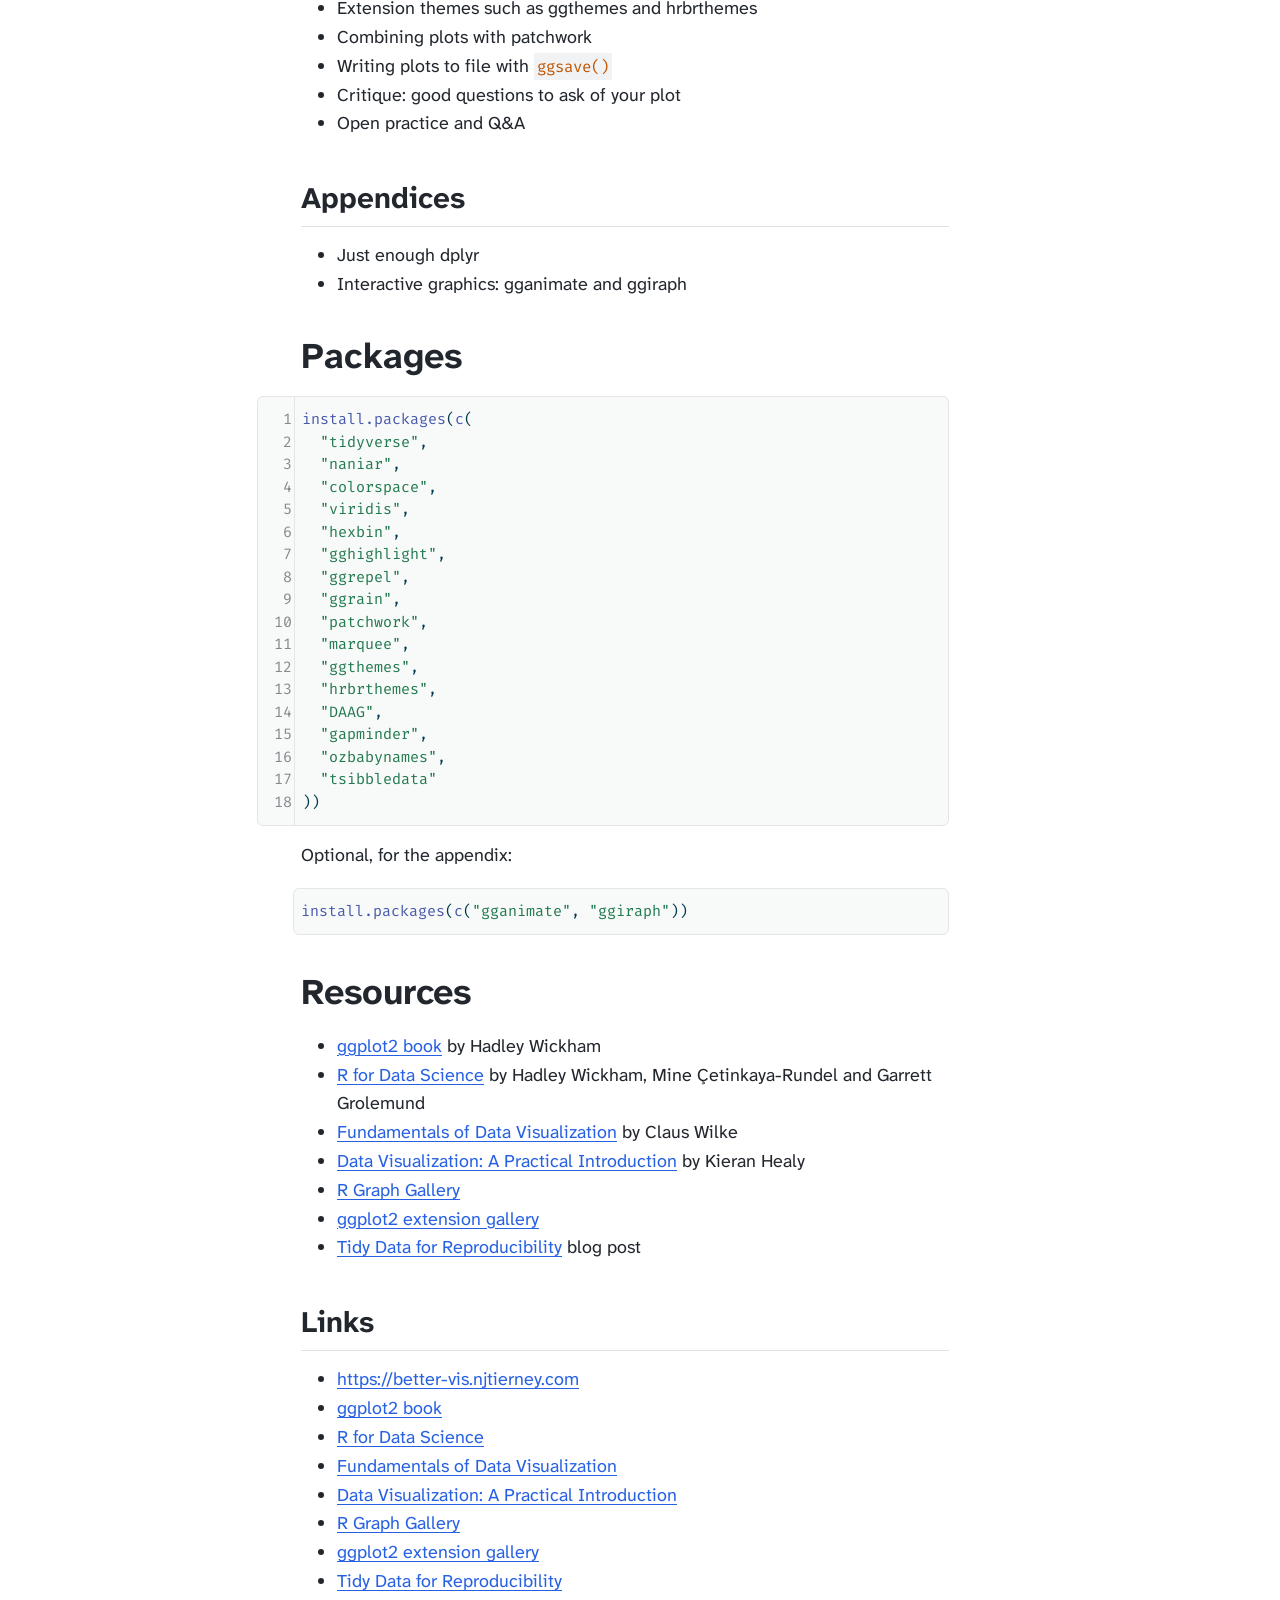
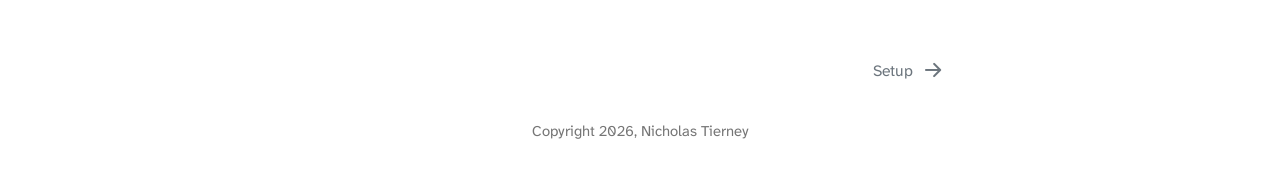
==== commit c7d9692d: "Built site for gh-pages" ====
--- a/index.html
+++ b/index.html
@@ -7,7 +7,7 @@
 <meta name="viewport" content="width=device-width, initial-scale=1.0, user-scalable=yes">
 
 <meta name="author" content="Nicholas Tierney">
-<meta name="dcterms.date" content="2026-08-24">
+<meta name="dcterms.date" content="2026-08-26">
 
 <title>Making Better Graphs</title>
 <style>
@@ -173,7 +173,7 @@
         <li class="sidebar-item">
   <div class="sidebar-item-container"> 
   <a href="./shape-of-your-data.html" class="sidebar-item-text sidebar-link">
- <span class="menu-text"><span class="chapter-number">2</span>&nbsp; <span class="chapter-title">The shape of your data</span></span></a>
+ <span class="menu-text"><span class="chapter-number">2</span>&nbsp; <span class="chapter-title">Tidy data for plotting</span></span></a>
   </div>
 </li>
         <li class="sidebar-item">
@@ -185,25 +185,25 @@
         <li class="sidebar-item">
   <div class="sidebar-item-container"> 
   <a href="./what-am-i-comparing.html" class="sidebar-item-text sidebar-link">
- <span class="menu-text"><span class="chapter-number">4</span>&nbsp; <span class="chapter-title">What am I comparing?</span></span></a>
+ <span class="menu-text"><span class="chapter-number">4</span>&nbsp; <span class="chapter-title">Comparing groups</span></span></a>
   </div>
 </li>
         <li class="sidebar-item">
   <div class="sidebar-item-container"> 
   <a href="./whats-in-the-way.html" class="sidebar-item-text sidebar-link">
- <span class="menu-text"><span class="chapter-number">5</span>&nbsp; <span class="chapter-title">What’s in the way?</span></span></a>
+ <span class="menu-text"><span class="chapter-number">5</span>&nbsp; <span class="chapter-title">Clutter and overplotting</span></span></a>
   </div>
 </li>
         <li class="sidebar-item">
   <div class="sidebar-item-container"> 
   <a href="./where-should-the-eye-go.html" class="sidebar-item-text sidebar-link">
- <span class="menu-text"><span class="chapter-number">6</span>&nbsp; <span class="chapter-title">Where should the eye go?</span></span></a>
+ <span class="menu-text"><span class="chapter-number">6</span>&nbsp; <span class="chapter-title">Colour and emphasis</span></span></a>
   </div>
 </li>
         <li class="sidebar-item">
   <div class="sidebar-item-container"> 
   <a href="./making-it-land.html" class="sidebar-item-text sidebar-link">
- <span class="menu-text"><span class="chapter-number">7</span>&nbsp; <span class="chapter-title">Making it land</span></span></a>
+ <span class="menu-text"><span class="chapter-number">7</span>&nbsp; <span class="chapter-title">Labels, themes and saving</span></span></a>
   </div>
 </li>
     </ul>
@@ -221,12 +221,12 @@
   <li><a href="#schedule" id="toc-schedule" class="nav-link" data-scroll-target="#schedule">Schedule</a>
   <ul class="collapse">
   <li><a href="#anatomy-of-a-ggplot" id="toc-anatomy-of-a-ggplot" class="nav-link" data-scroll-target="#anatomy-of-a-ggplot">Anatomy of a ggplot</a></li>
-  <li><a href="#the-shape-of-your-data" id="toc-the-shape-of-your-data" class="nav-link" data-scroll-target="#the-shape-of-your-data">The shape of your data</a></li>
+  <li><a href="#tidy-data-for-plotting" id="toc-tidy-data-for-plotting" class="nav-link" data-scroll-target="#tidy-data-for-plotting">Tidy data for plotting</a></li>
   <li><a href="#what-gets-computed" id="toc-what-gets-computed" class="nav-link" data-scroll-target="#what-gets-computed">What gets computed</a></li>
-  <li><a href="#what-am-i-comparing" id="toc-what-am-i-comparing" class="nav-link" data-scroll-target="#what-am-i-comparing">What am I comparing?</a></li>
-  <li><a href="#whats-in-the-way" id="toc-whats-in-the-way" class="nav-link" data-scroll-target="#whats-in-the-way">What’s in the way?</a></li>
-  <li><a href="#where-should-the-eye-go" id="toc-where-should-the-eye-go" class="nav-link" data-scroll-target="#where-should-the-eye-go">Where should the eye go?</a></li>
-  <li><a href="#making-it-land" id="toc-making-it-land" class="nav-link" data-scroll-target="#making-it-land">Making it land</a></li>
+  <li><a href="#comparing-groups" id="toc-comparing-groups" class="nav-link" data-scroll-target="#comparing-groups">Comparing groups</a></li>
+  <li><a href="#clutter-and-overplotting" id="toc-clutter-and-overplotting" class="nav-link" data-scroll-target="#clutter-and-overplotting">Clutter and overplotting</a></li>
+  <li><a href="#colour-and-emphasis" id="toc-colour-and-emphasis" class="nav-link" data-scroll-target="#colour-and-emphasis">Colour and emphasis</a></li>
+  <li><a href="#labels-themes-and-saving" id="toc-labels-themes-and-saving" class="nav-link" data-scroll-target="#labels-themes-and-saving">Labels, themes and saving</a></li>
   <li><a href="#appendices" id="toc-appendices" class="nav-link" data-scroll-target="#appendices">Appendices</a></li>
   </ul></li>
   <li><a href="#packages" id="toc-packages" class="nav-link" data-scroll-target="#packages">Packages</a></li>
@@ -259,7 +259,7 @@
     <div>
     <div class="quarto-title-meta-heading">Published</div>
     <div class="quarto-title-meta-contents">
-      <p class="date">August 24, 2026</p>
+      <p class="date">August 26, 2026</p>
     </div>
   </div>
   
@@ -312,8 +312,8 @@
 <li>Adding layers</li>
 </ul>
 </section>
-<section id="the-shape-of-your-data" class="level2">
-<h2 class="anchored" data-anchor-id="the-shape-of-your-data">The shape of your data</h2>
+<section id="tidy-data-for-plotting" class="level2">
+<h2 class="anchored" data-anchor-id="tidy-data-for-plotting">Tidy data for plotting</h2>
 <p><strong>tidy data, <code>pivot_longer()</code>, <code>separate_\*()</code></strong></p>
 <ul>
 <li>What shape ggplot2 expects</li>
@@ -332,8 +332,8 @@
 <li>Scales, log scales, and coords</li>
 </ul>
 </section>
-<section id="what-am-i-comparing" class="level2">
-<h2 class="anchored" data-anchor-id="what-am-i-comparing">What am I comparing?</h2>
+<section id="comparing-groups" class="level2">
+<h2 class="anchored" data-anchor-id="comparing-groups">Comparing groups</h2>
 <p><strong><code>facet_wrap()</code>, <code>facet_grid()</code>, position adjustments</strong></p>
 <ul>
 <li>Why a plot can hold all your data and answer nothing</li>
@@ -344,8 +344,8 @@
 <li>Free scales, and what they cost</li>
 </ul>
 </section>
-<section id="whats-in-the-way" class="level2">
-<h2 class="anchored" data-anchor-id="whats-in-the-way">What’s in the way?</h2>
+<section id="clutter-and-overplotting" class="level2">
+<h2 class="anchored" data-anchor-id="clutter-and-overplotting">Clutter and overplotting</h2>
 <p><strong>data:ink, <code>alpha</code>, <code>geom_hex()</code>, gghighlight, raincloud plots</strong></p>
 <ul>
 <li>The data:ink ratio, and how far to take it</li>
@@ -356,8 +356,8 @@
 <li>Showing distribution and data together: half plots, raincloud plots</li>
 </ul>
 </section>
-<section id="where-should-the-eye-go" class="level2">
-<h2 class="anchored" data-anchor-id="where-should-the-eye-go">Where should the eye go?</h2>
+<section id="colour-and-emphasis" class="level2">
+<h2 class="anchored" data-anchor-id="colour-and-emphasis">Colour and emphasis</h2>
 <p><strong><code>fct_reorder()</code>, colour palettes, colourblind safety</strong></p>
 <ul>
 <li>Visual hierarchy, and what a reader looks at first</li>
@@ -368,8 +368,8 @@
 <li>Emphasis by contrast, and direct labelling instead of legends</li>
 </ul>
 </section>
-<section id="making-it-land" class="level2">
-<h2 class="anchored" data-anchor-id="making-it-land">Making it land</h2>
+<section id="labels-themes-and-saving" class="level2">
+<h2 class="anchored" data-anchor-id="labels-themes-and-saving">Labels, themes and saving</h2>
 <p><strong><code>labs()</code>, themes, patchwork, <code>ggsave()</code></strong></p>
 <ul>
 <li>When to start polishing</li>
